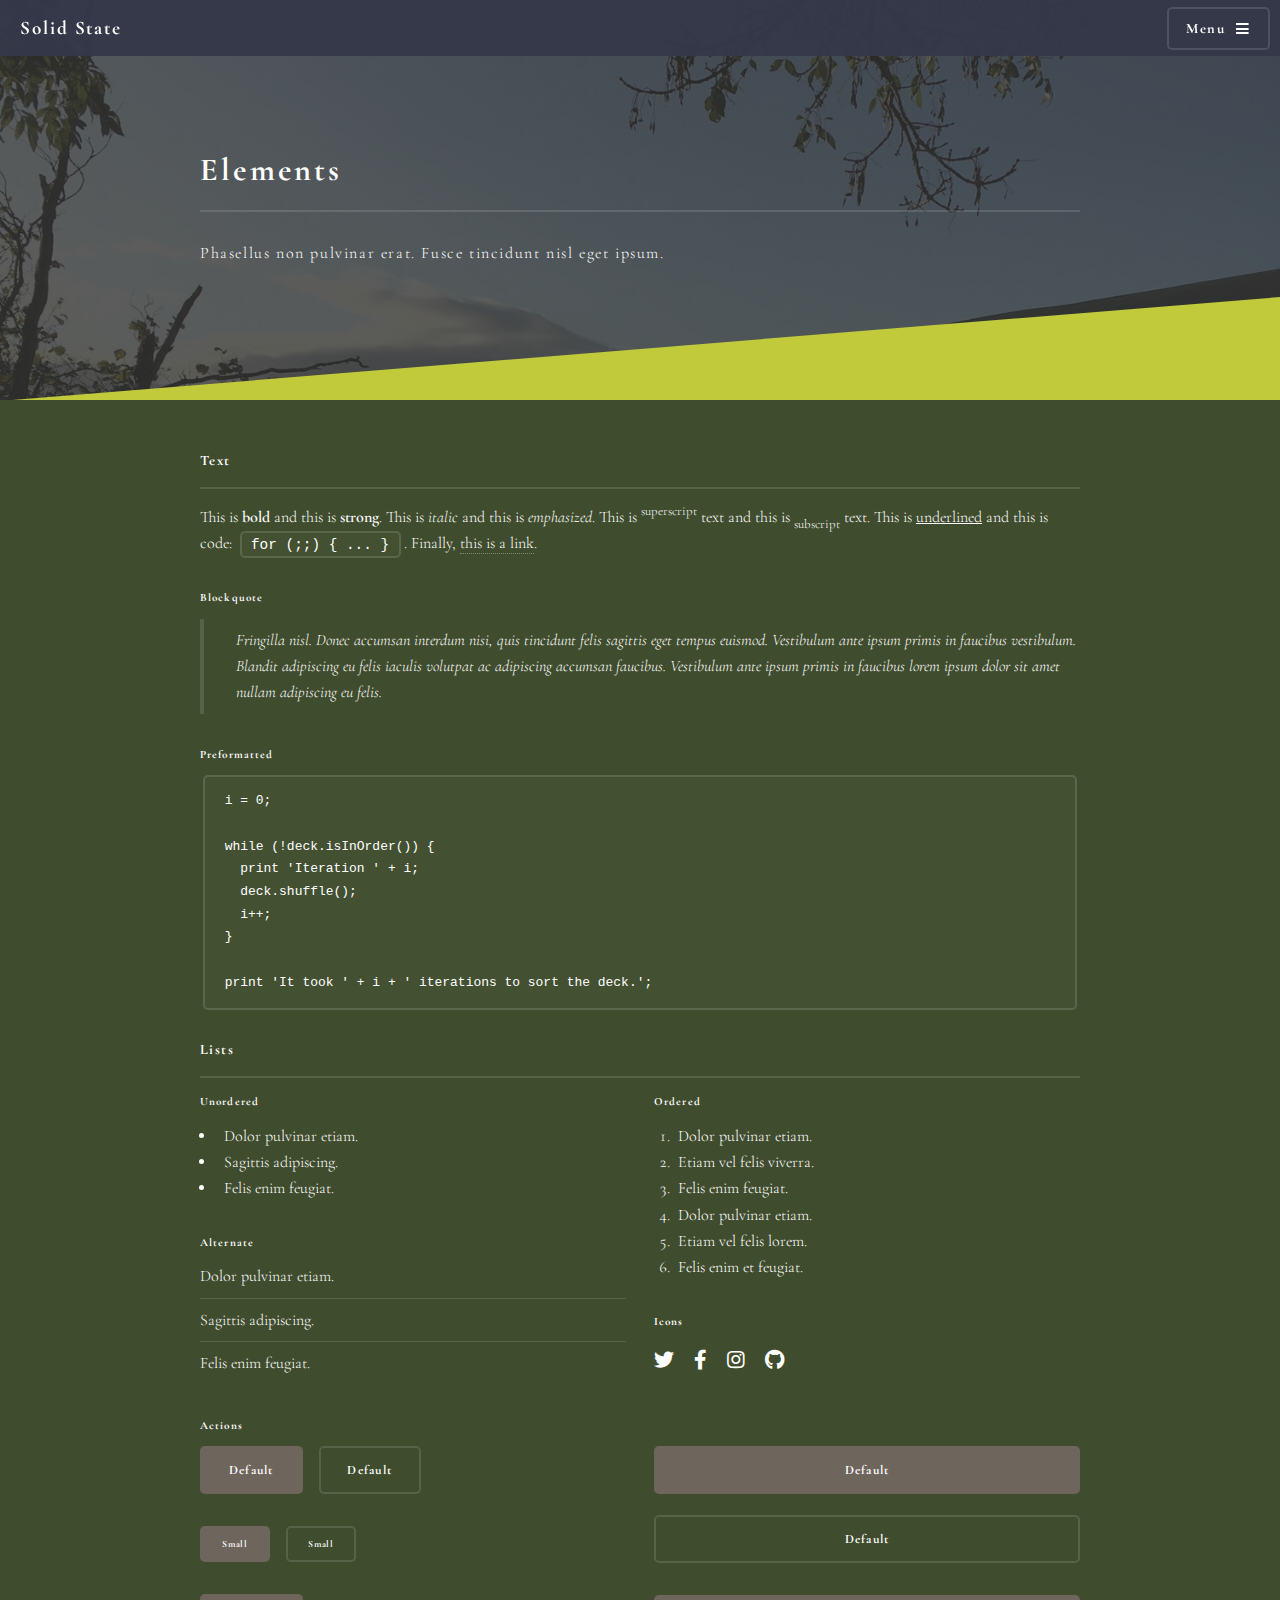
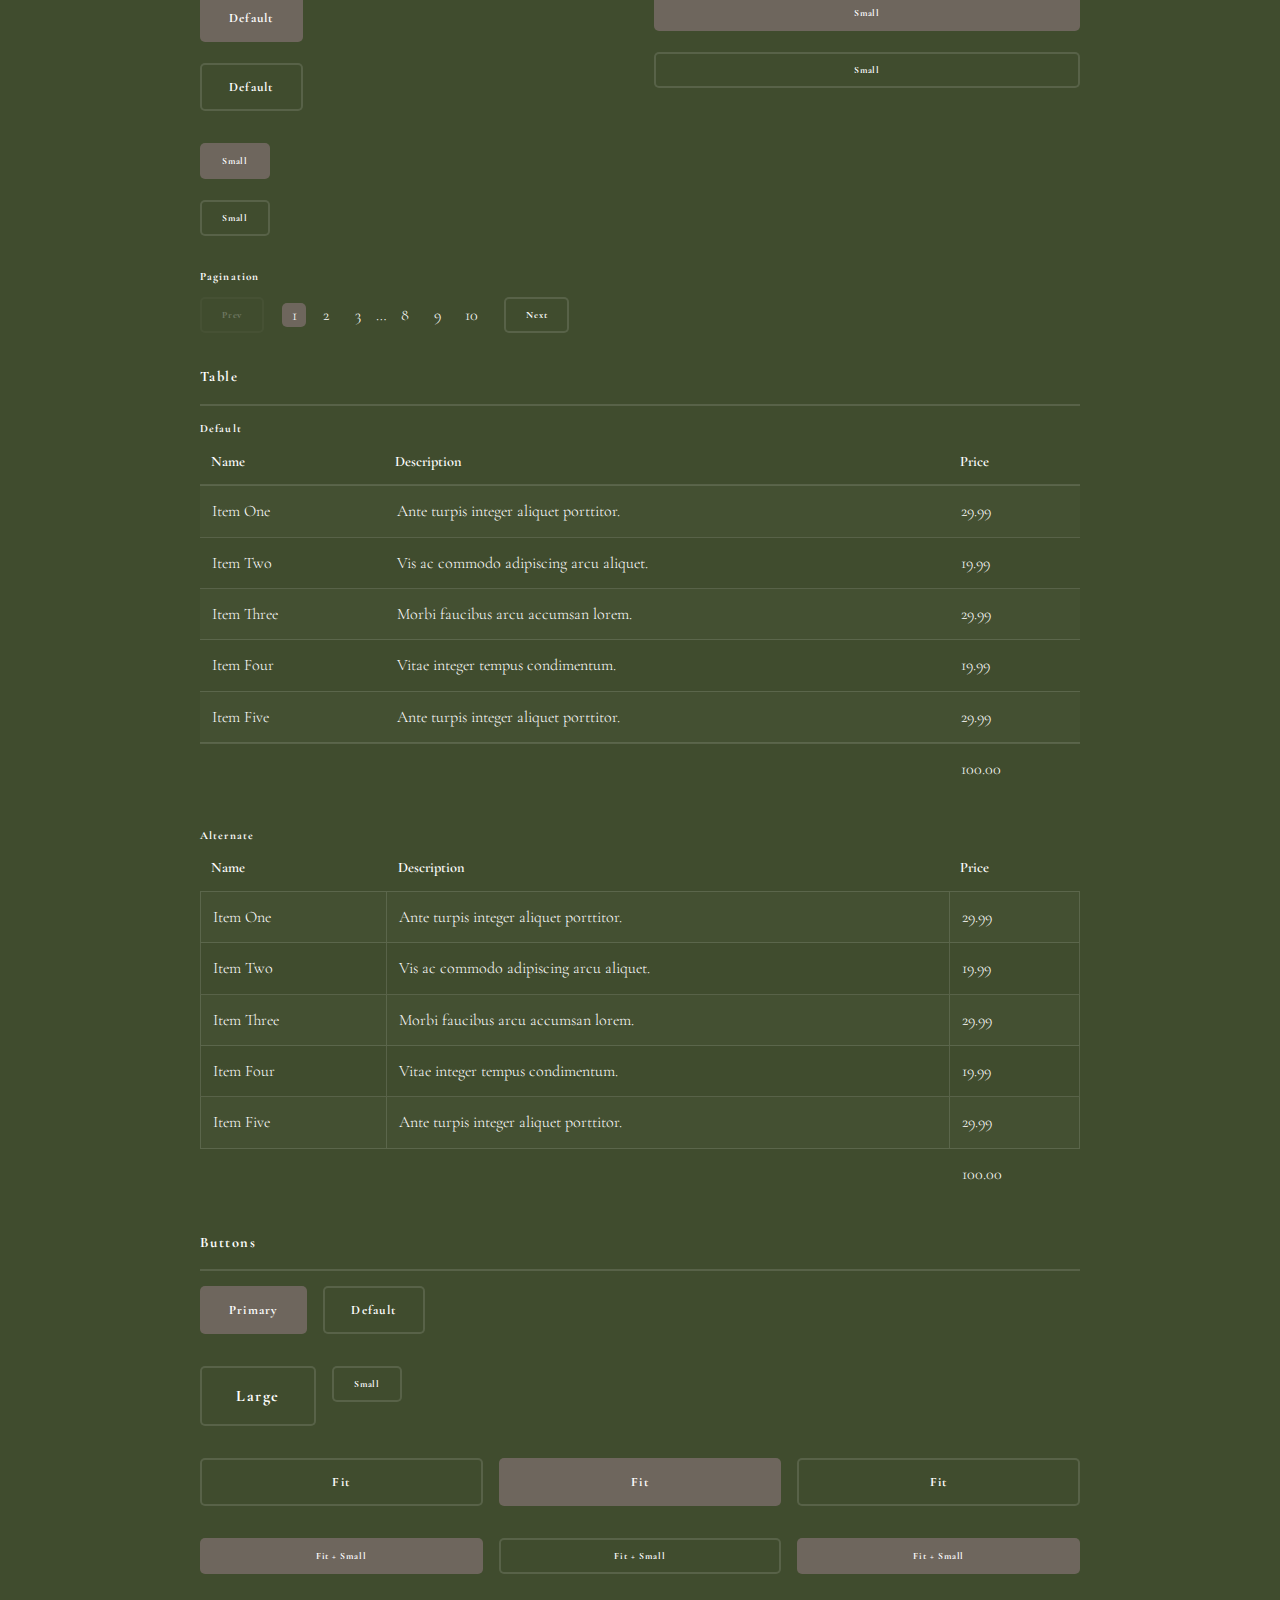
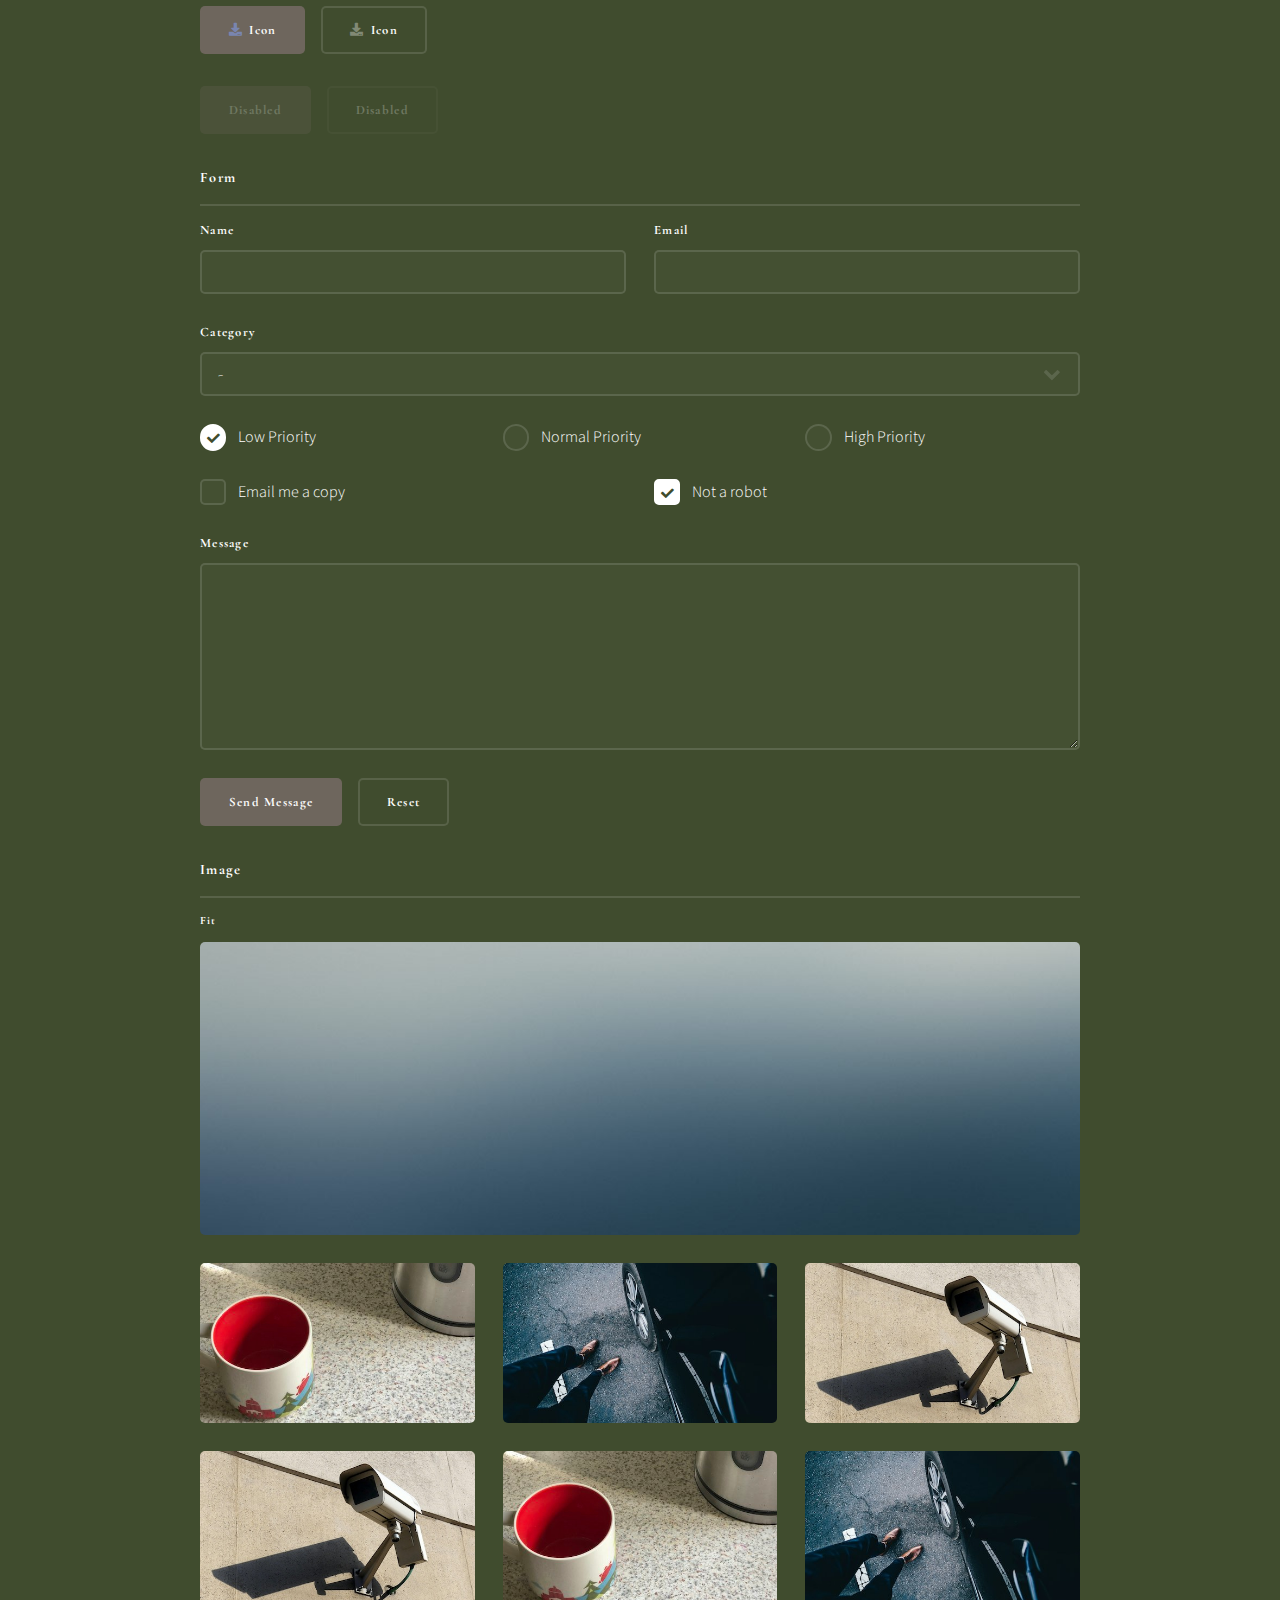
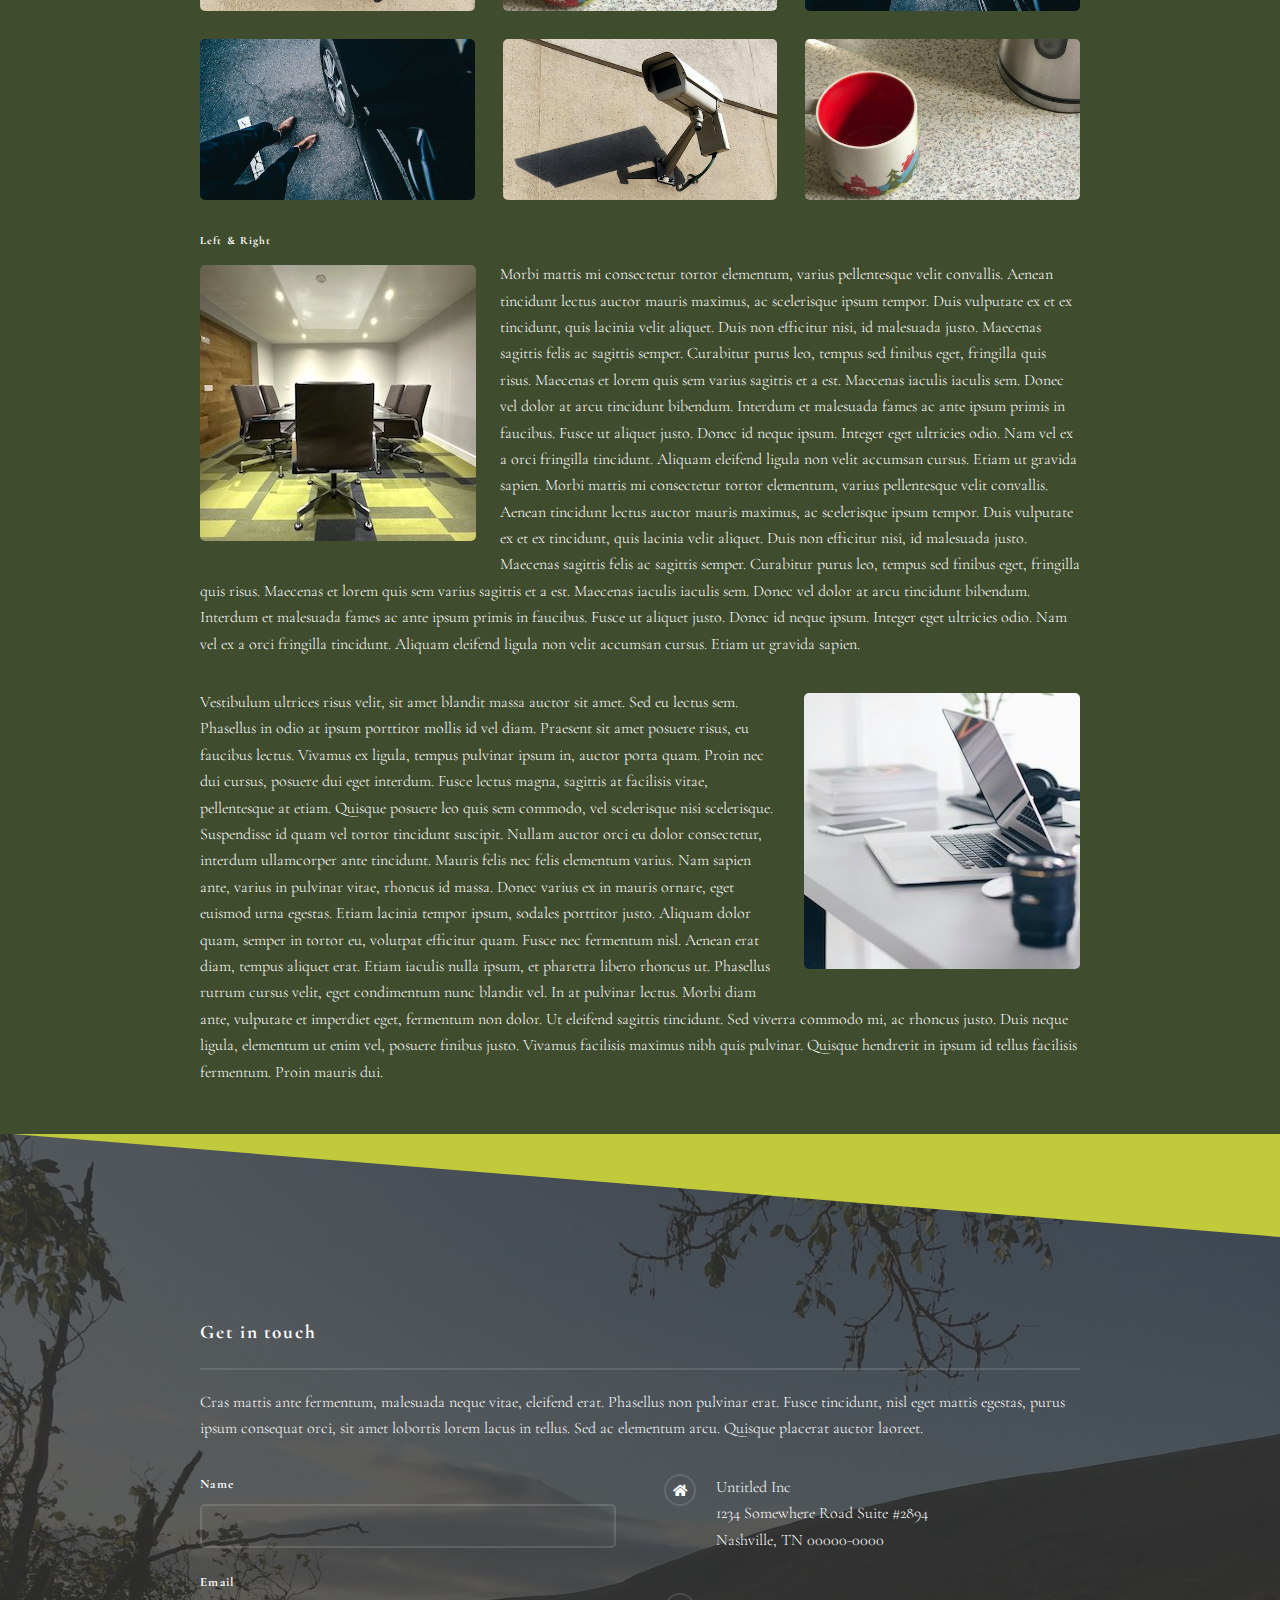
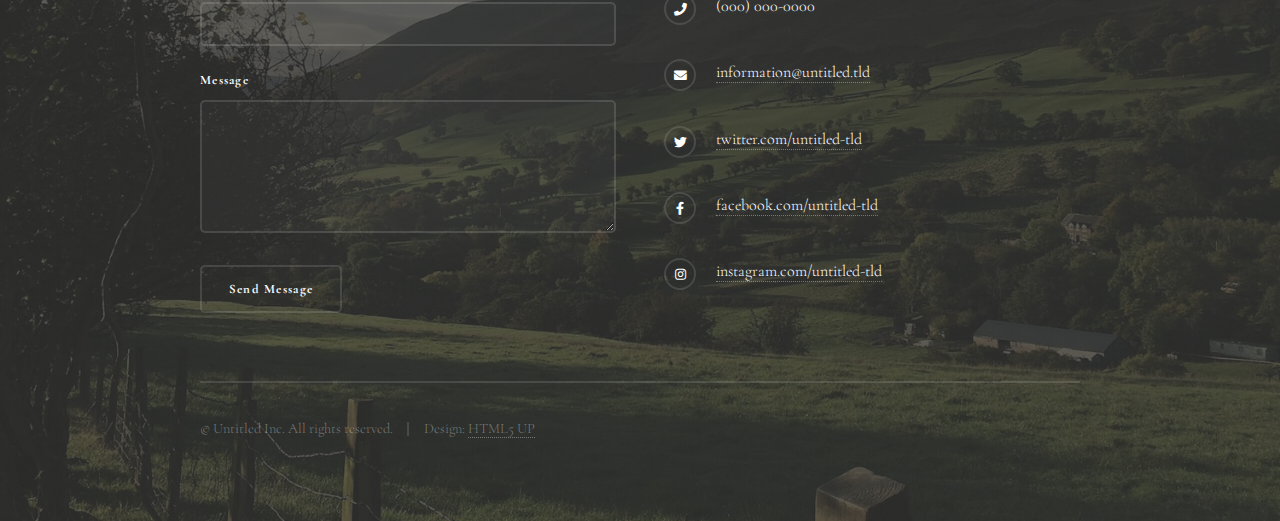
==== elements.html @ eff8ed15 "Birchwood Workspace 1st draft" ====
<!DOCTYPE HTML>
<!--
	Solid State by HTML5 UP
	html5up.net | @ajlkn
	Free for personal and commercial use under the CCA 3.0 license (html5up.net/license)
-->
<html>
	<head>
		<title>Elements - Solid State by HTML5 UP</title>
		<meta charset="utf-8" />
		<meta name="viewport" content="width=device-width, initial-scale=1, user-scalable=no" />
		<link rel="stylesheet" href="assets/css/main.css" />
		<noscript><link rel="stylesheet" href="assets/css/noscript.css" /></noscript>
	</head>
	<body class="is-preload">

		<!-- Page Wrapper -->
			<div id="page-wrapper">

				<!-- Header -->
					<header id="header">
						<h1><a href="index.html">Solid State</a></h1>
						<nav>
							<a href="#menu">Menu</a>
						</nav>
					</header>

				<!-- Menu -->
					<nav id="menu">
						<div class="inner">
							<h2>Menu</h2>
							<ul class="links">
								<li><a href="index.html">Home</a></li>
								<li><a href="generic.html">Generic</a></li>
								<li><a href="elements.html">Elements</a></li>
								<li><a href="#">Log In</a></li>
								<li><a href="#">Sign Up</a></li>
							</ul>
							<a href="#" class="close">Close</a>
						</div>
					</nav>

				<!-- Wrapper -->
					<section id="wrapper">
						<header>
							<div class="inner">
								<h2>Elements</h2>
								<p>Phasellus non pulvinar erat. Fusce tincidunt nisl eget ipsum.</p>
							</div>
						</header>

						<!-- Content -->
							<div class="wrapper">
								<div class="inner">

									<section>
										<h3 class="major">Text</h3>
										<p>This is <b>bold</b> and this is <strong>strong</strong>. This is <i>italic</i> and this is <em>emphasized</em>.
										This is <sup>superscript</sup> text and this is <sub>subscript</sub> text.
										This is <u>underlined</u> and this is code: <code>for (;;) { ... }</code>. Finally, <a href="#">this is a link</a>.</p>
										<h4>Blockquote</h4>
										<blockquote>Fringilla nisl. Donec accumsan interdum nisi, quis tincidunt felis sagittis eget tempus euismod. Vestibulum ante ipsum primis in faucibus vestibulum. Blandit adipiscing eu felis iaculis volutpat ac adipiscing accumsan faucibus. Vestibulum ante ipsum primis in faucibus lorem ipsum dolor sit amet nullam adipiscing eu felis.</blockquote>
										<h4>Preformatted</h4>
										<pre><code>i = 0;

while (!deck.isInOrder()) {
  print 'Iteration ' + i;
  deck.shuffle();
  i++;
}

print 'It took ' + i + ' iterations to sort the deck.';</code></pre>
									</section>

									<section>
										<h3 class="major">Lists</h3>
										<div class="row">
											<div class="col-6 col-12-medium">
												<h4>Unordered</h4>
												<ul>
													<li>Dolor pulvinar etiam.</li>
													<li>Sagittis adipiscing.</li>
													<li>Felis enim feugiat.</li>
												</ul>
												<h4>Alternate</h4>
												<ul class="alt">
													<li>Dolor pulvinar etiam.</li>
													<li>Sagittis adipiscing.</li>
													<li>Felis enim feugiat.</li>
												</ul>
											</div>
											<div class="col-6 col-12-medium">
												<h4>Ordered</h4>
												<ol>
													<li>Dolor pulvinar etiam.</li>
													<li>Etiam vel felis viverra.</li>
													<li>Felis enim feugiat.</li>
													<li>Dolor pulvinar etiam.</li>
													<li>Etiam vel felis lorem.</li>
													<li>Felis enim et feugiat.</li>
												</ol>
												<h4>Icons</h4>
												<ul class="icons">
													<li><a href="#" class="icon brands fa-twitter"><span class="label">Twitter</span></a></li>
													<li><a href="#" class="icon brands fa-facebook-f"><span class="label">Facebook</span></a></li>
													<li><a href="#" class="icon brands fa-instagram"><span class="label">Instagram</span></a></li>
													<li><a href="#" class="icon brands fa-github"><span class="label">Github</span></a></li>
												</ul>
											</div>
										</div>
										<h4>Actions</h4>
										<div class="row">
											<div class="col-6 col-12-medium">
												<ul class="actions">
													<li><a href="#" class="button primary">Default</a></li>
													<li><a href="#" class="button">Default</a></li>
												</ul>
												<ul class="actions small">
													<li><a href="#" class="button primary small">Small</a></li>
													<li><a href="#" class="button small">Small</a></li>
												</ul>
												<ul class="actions stacked">
													<li><a href="#" class="button primary">Default</a></li>
													<li><a href="#" class="button">Default</a></li>
												</ul>
												<ul class="actions stacked small">
													<li><a href="#" class="button primary small">Small</a></li>
													<li><a href="#" class="button small">Small</a></li>
												</ul>
											</div>
											<div class="col-6 col-12-medium">
												<ul class="actions stacked">
													<li><a href="#" class="button primary fit">Default</a></li>
													<li><a href="#" class="button fit">Default</a></li>
												</ul>
												<ul class="actions stacked small">
													<li><a href="#" class="button primary small fit">Small</a></li>
													<li><a href="#" class="button small fit">Small</a></li>
												</ul>
											</div>
										</div>
										<h4>Pagination</h4>
										<ul class="pagination">
											<li><span class="button small disabled">Prev</span></li>
											<li><a href="#" class="page active">1</a></li>
											<li><a href="#" class="page">2</a></li>
											<li><a href="#" class="page">3</a></li>
											<li><span>&hellip;</span></li>
											<li><a href="#" class="page">8</a></li>
											<li><a href="#" class="page">9</a></li>
											<li><a href="#" class="page">10</a></li>
											<li><a href="#" class="button small">Next</a></li>
										</ul>
									</section>

									<section>
										<h3 class="major">Table</h3>
										<h4>Default</h4>
										<div class="table-wrapper">
											<table>
												<thead>
													<tr>
														<th>Name</th>
														<th>Description</th>
														<th>Price</th>
													</tr>
												</thead>
												<tbody>
													<tr>
														<td>Item One</td>
														<td>Ante turpis integer aliquet porttitor.</td>
														<td>29.99</td>
													</tr>
													<tr>
														<td>Item Two</td>
														<td>Vis ac commodo adipiscing arcu aliquet.</td>
														<td>19.99</td>
													</tr>
													<tr>
														<td>Item Three</td>
														<td> Morbi faucibus arcu accumsan lorem.</td>
														<td>29.99</td>
													</tr>
													<tr>
														<td>Item Four</td>
														<td>Vitae integer tempus condimentum.</td>
														<td>19.99</td>
													</tr>
													<tr>
														<td>Item Five</td>
														<td>Ante turpis integer aliquet porttitor.</td>
														<td>29.99</td>
													</tr>
												</tbody>
												<tfoot>
													<tr>
														<td colspan="2"></td>
														<td>100.00</td>
													</tr>
												</tfoot>
											</table>
										</div>

										<h4>Alternate</h4>
										<div class="table-wrapper">
											<table class="alt">
												<thead>
													<tr>
														<th>Name</th>
														<th>Description</th>
														<th>Price</th>
													</tr>
												</thead>
												<tbody>
													<tr>
														<td>Item One</td>
														<td>Ante turpis integer aliquet porttitor.</td>
														<td>29.99</td>
													</tr>
													<tr>
														<td>Item Two</td>
														<td>Vis ac commodo adipiscing arcu aliquet.</td>
														<td>19.99</td>
													</tr>
													<tr>
														<td>Item Three</td>
														<td> Morbi faucibus arcu accumsan lorem.</td>
														<td>29.99</td>
													</tr>
													<tr>
														<td>Item Four</td>
														<td>Vitae integer tempus condimentum.</td>
														<td>19.99</td>
													</tr>
													<tr>
														<td>Item Five</td>
														<td>Ante turpis integer aliquet porttitor.</td>
														<td>29.99</td>
													</tr>
												</tbody>
												<tfoot>
													<tr>
														<td colspan="2"></td>
														<td>100.00</td>
													</tr>
												</tfoot>
											</table>
										</div>
									</section>

									<section>
										<h3 class="major">Buttons</h3>
										<ul class="actions">
											<li><a href="#" class="button primary">Primary</a></li>
											<li><a href="#" class="button">Default</a></li>
										</ul>
										<ul class="actions">
											<li><a href="#" class="button large">Large</a></li>
											<li><a href="#" class="button small">Small</a></li>
										</ul>
										<ul class="actions fit">
											<li><a href="#" class="button fit">Fit</a></li>
											<li><a href="#" class="button primary fit">Fit</a></li>
											<li><a href="#" class="button fit">Fit</a></li>
										</ul>
										<ul class="actions fit small">
											<li><a href="#" class="button primary fit small">Fit + Small</a></li>
											<li><a href="#" class="button fit small">Fit + Small</a></li>
											<li><a href="#" class="button primary fit small">Fit + Small</a></li>
										</ul>
										<ul class="actions">
											<li><a href="#" class="button primary icon solid fa-download">Icon</a></li>
											<li><a href="#" class="button icon solid fa-download">Icon</a></li>
										</ul>
										<ul class="actions">
											<li><span class="button primary disabled">Disabled</span></li>
											<li><span class="button disabled">Disabled</span></li>
										</ul>
									</section>

									<section>
										<h3 class="major">Form</h3>
										<form method="post" action="#">
											<div class="row gtr-uniform">
												<div class="col-6 col-12-xsmall">
													<label for="demo-name">Name</label>
													<input type="text" name="demo-name" id="demo-name" value="" />
												</div>
												<div class="col-6 col-12-xsmall">
													<label for="demo-email">Email</label>
													<input type="email" name="demo-email" id="demo-email" value="" />
												</div>
												<div class="col-12">
													<label for="demo-category">Category</label>
													<select name="demo-category" id="demo-category">
														<option value="">-</option>
														<option value="1">Manufacturing</option>
														<option value="1">Shipping</option>
														<option value="1">Administration</option>
														<option value="1">Human Resources</option>
													</select>
												</div>
												<div class="col-4 col-12-small">
													<input type="radio" id="demo-priority-low" name="demo-priority" checked>
													<label for="demo-priority-low">Low Priority</label>
												</div>
												<div class="col-4 col-12-small">
													<input type="radio" id="demo-priority-normal" name="demo-priority">
													<label for="demo-priority-normal">Normal Priority</label>
												</div>
												<div class="col-4 col-12-small">
													<input type="radio" id="demo-priority-high" name="demo-priority">
													<label for="demo-priority-high">High Priority</label>
												</div>
												<div class="col-6 col-12-small">
													<input type="checkbox" id="demo-copy" name="demo-copy">
													<label for="demo-copy">Email me a copy</label>
												</div>
												<div class="col-6 col-12-small">
													<input type="checkbox" id="demo-human" name="demo-human" checked>
													<label for="demo-human">Not a robot</label>
												</div>
												<div class="col-12">
													<label for="demo-message">Message</label>
													<textarea name="demo-message" id="demo-message" rows="6"></textarea>
												</div>
												<div class="col-12">
													<ul class="actions">
														<li><input type="submit" value="Send Message" class="primary" /></li>
														<li><input type="reset" value="Reset" /></li>
													</ul>
												</div>
											</div>
										</form>
									</section>

									<section>
										<h3 class="major">Image</h3>
										<h4>Fit</h4>
										<div class="box alt">
											<div class="row gtr-uniform">
												<div class="col-12"><span class="image fit"><img src="images/pic08.jpg" alt="" /></span></div>
												<div class="col-4"><span class="image fit"><img src="images/pic05.jpg" alt="" /></span></div>
												<div class="col-4"><span class="image fit"><img src="images/pic06.jpg" alt="" /></span></div>
												<div class="col-4"><span class="image fit"><img src="images/pic07.jpg" alt="" /></span></div>
												<div class="col-4"><span class="image fit"><img src="images/pic07.jpg" alt="" /></span></div>
												<div class="col-4"><span class="image fit"><img src="images/pic05.jpg" alt="" /></span></div>
												<div class="col-4"><span class="image fit"><img src="images/pic06.jpg" alt="" /></span></div>
												<div class="col-4"><span class="image fit"><img src="images/pic06.jpg" alt="" /></span></div>
												<div class="col-4"><span class="image fit"><img src="images/pic07.jpg" alt="" /></span></div>
												<div class="col-4"><span class="image fit"><img src="images/pic05.jpg" alt="" /></span></div>
											</div>
										</div>
										<h4>Left &amp; Right</h4>
										<p><span class="image left"><img src="images/pic01.jpg" alt="" /></span>Morbi mattis mi consectetur tortor elementum, varius pellentesque velit convallis. Aenean tincidunt lectus auctor mauris maximus, ac scelerisque ipsum tempor. Duis vulputate ex et ex tincidunt, quis lacinia velit aliquet. Duis non efficitur nisi, id malesuada justo. Maecenas sagittis felis ac sagittis semper. Curabitur purus leo, tempus sed finibus eget, fringilla quis risus. Maecenas et lorem quis sem varius sagittis et a est. Maecenas iaculis iaculis sem. Donec vel dolor at arcu tincidunt bibendum. Interdum et malesuada fames ac ante ipsum primis in faucibus. Fusce ut aliquet justo. Donec id neque ipsum. Integer eget ultricies odio. Nam vel ex a orci fringilla tincidunt. Aliquam eleifend ligula non velit accumsan cursus. Etiam ut gravida sapien. Morbi mattis mi consectetur tortor elementum, varius pellentesque velit convallis. Aenean tincidunt lectus auctor mauris maximus, ac scelerisque ipsum tempor. Duis vulputate ex et ex tincidunt, quis lacinia velit aliquet. Duis non efficitur nisi, id malesuada justo. Maecenas sagittis felis ac sagittis semper. Curabitur purus leo, tempus sed finibus eget, fringilla quis risus. Maecenas et lorem quis sem varius sagittis et a est. Maecenas iaculis iaculis sem. Donec vel dolor at arcu tincidunt bibendum. Interdum et malesuada fames ac ante ipsum primis in faucibus. Fusce ut aliquet justo. Donec id neque ipsum. Integer eget ultricies odio. Nam vel ex a orci fringilla tincidunt. Aliquam eleifend ligula non velit accumsan cursus. Etiam ut gravida sapien.</p>
										<p><span class="image right"><img src="images/pic02.jpg" alt="" /></span>Vestibulum ultrices risus velit, sit amet blandit massa auctor sit amet. Sed eu lectus sem. Phasellus in odio at ipsum porttitor mollis id vel diam. Praesent sit amet posuere risus, eu faucibus lectus. Vivamus ex ligula, tempus pulvinar ipsum in, auctor porta quam. Proin nec dui cursus, posuere dui eget interdum. Fusce lectus magna, sagittis at facilisis vitae, pellentesque at etiam. Quisque posuere leo quis sem commodo, vel scelerisque nisi scelerisque. Suspendisse id quam vel tortor tincidunt suscipit. Nullam auctor orci eu dolor consectetur, interdum ullamcorper ante tincidunt. Mauris felis nec felis elementum varius. Nam sapien ante, varius in pulvinar vitae, rhoncus id massa. Donec varius ex in mauris ornare, eget euismod urna egestas. Etiam lacinia tempor ipsum, sodales porttitor justo. Aliquam dolor quam, semper in tortor eu, volutpat efficitur quam. Fusce nec fermentum nisl. Aenean erat diam, tempus aliquet erat. Etiam iaculis nulla ipsum, et pharetra libero rhoncus ut. Phasellus rutrum cursus velit, eget condimentum nunc blandit vel. In at pulvinar lectus. Morbi diam ante, vulputate et imperdiet eget, fermentum non dolor. Ut eleifend sagittis tincidunt. Sed viverra commodo mi, ac rhoncus justo. Duis neque ligula, elementum ut enim vel, posuere finibus justo. Vivamus facilisis maximus nibh quis pulvinar. Quisque hendrerit in ipsum id tellus facilisis fermentum. Proin mauris dui.</p>
									</section>

								</div>
							</div>

					</section>

				<!-- Footer -->
					<section id="footer">
						<div class="inner">
							<h2 class="major">Get in touch</h2>
							<p>Cras mattis ante fermentum, malesuada neque vitae, eleifend erat. Phasellus non pulvinar erat. Fusce tincidunt, nisl eget mattis egestas, purus ipsum consequat orci, sit amet lobortis lorem lacus in tellus. Sed ac elementum arcu. Quisque placerat auctor laoreet.</p>
							<form method="post" action="#">
								<div class="fields">
									<div class="field">
										<label for="name">Name</label>
										<input type="text" name="name" id="name" />
									</div>
									<div class="field">
										<label for="email">Email</label>
										<input type="email" name="email" id="email" />
									</div>
									<div class="field">
										<label for="message">Message</label>
										<textarea name="message" id="message" rows="4"></textarea>
									</div>
								</div>
								<ul class="actions">
									<li><input type="submit" value="Send Message" /></li>
								</ul>
							</form>
							<ul class="contact">
								<li class="icon solid fa-home">
									Untitled Inc<br />
									1234 Somewhere Road Suite #2894<br />
									Nashville, TN 00000-0000
								</li>
								<li class="icon solid fa-phone">(000) 000-0000</li>
								<li class="icon solid fa-envelope"><a href="#">information@untitled.tld</a></li>
								<li class="icon brands fa-twitter"><a href="#">twitter.com/untitled-tld</a></li>
								<li class="icon brands fa-facebook-f"><a href="#">facebook.com/untitled-tld</a></li>
								<li class="icon brands fa-instagram"><a href="#">instagram.com/untitled-tld</a></li>
							</ul>
							<ul class="copyright">
								<li>&copy; Untitled Inc. All rights reserved.</li><li>Design: <a href="http://html5up.net">HTML5 UP</a></li>
							</ul>
						</div>
					</section>

			</div>

		<!-- Scripts -->
			<script src="assets/js/jquery.min.js"></script>
			<script src="assets/js/jquery.scrollex.min.js"></script>
			<script src="assets/js/browser.min.js"></script>
			<script src="assets/js/breakpoints.min.js"></script>
			<script src="assets/js/util.js"></script>
			<script src="assets/js/main.js"></script>

	</body>
</html>
---- assets/css/main.css ----
@import url(fontawesome-all.min.css);
@import url("https://fonts.googleapis.com/css?family=Cormorant+Garamond:300,400|Source+Sans+Pro:300,600,300italic,600italic");

/*
	Solid State by HTML5 UP
	html5up.net | @ajlkn
	Free for personal and commercial use under the CCA 3.0 license (html5up.net/license)
*/

html, body, div, span, applet, object,
iframe, h1, h2, h3, h4, h5, h6, p, blockquote,
pre, a, abbr, acronym, address, big, cite,
code, del, dfn, em, img, ins, kbd, q, s, samp,
small, strike, strong, sub, sup, tt, var, b,
u, i, center, dl, dt, dd, ol, ul, li, fieldset,
form, label, legend, table, caption, tbody,
tfoot, thead, tr, th, td, article, aside,
canvas, details, embed, figure, figcaption,
footer, header, hgroup, menu, nav, output, ruby,
section, summary, time, mark, audio, video {
	margin: 0;
	padding: 0;
	border: 0;
	font-size: 100%;
	font: inherit;
	vertical-align: baseline;}

article, aside, details, figcaption, figure,
footer, header, hgroup, menu, nav, section {
	display: block;}

body {
	line-height: 1;
}

ol, ul {
	list-style: none;
}

blockquote, q {
	quotes: none;
}

	blockquote:before, blockquote:after, q:before, q:after {
		content: '';
		content: none;
	}

table {
	border-collapse: collapse;
	border-spacing: 0;
}

body {
	-webkit-text-size-adjust: none;
}

mark {
	background-color: transparent;
	color: inherit;
}

input::-moz-focus-inner {
	border: 0;
	padding: 0;
}

input, select, textarea {
	-moz-appearance: none;
	-webkit-appearance: none;
	-ms-appearance: none;
	appearance: none;
}

/* Basic */

	@-ms-viewport {
		width: device-width;
	}

	body {
		-ms-overflow-style: scrollbar;
	}

	@media screen and (max-width: 480px) {

		html, body {
			min-width: 320px;
		}

	}

	html {
		box-sizing: border-box;
	}

	*, *:before, *:after {
		box-sizing: inherit;
	}

	body {
		background-color: #404C2E;
		background-image: linear-gradient(to top, rgba(51, 51, 51, 0.8), rgba(51, 51, 51, 0.8)), url("../../images/hero.jpg");
		background-size: auto,
 cover;
		background-attachment: fixed,
 fixed;
		background-position: center,
 center;
	}

		body.is-preload *, body.is-preload *:before, body.is-preload *:after {
			-moz-animation: none !important;
			-webkit-animation: none !important;
			-ms-animation: none !important;
			animation: none !important;
			-moz-transition: none !important;
			-webkit-transition: none !important;
			-ms-transition: none !important;
			transition: none !important;
		}

/* Type */

	body, input, select, textarea {
		color: #ffffff;
		font-family: 'Cormorant Garamond', Helvetica, sans-serif;
		font-size: 16.5pt;
		font-weight: 300;
		line-height: 1.65;
	}

		@media screen and (max-width: 1680px) {

			body, input, select, textarea {
				font-size: 13pt;
			}

		}

		@media screen and (max-width: 1280px) {

			body, input, select, textarea {
				font-size: 12pt;
			}

		}

		@media screen and (max-width: 980px) {

			body, input, select, textarea {
				font-size: 12pt;
			}

		}

		@media screen and (max-width: 736px) {

			body, input, select, textarea {
				font-size: 12pt;
			}

		}

		@media screen and (max-width: 480px) {

			body, input, select, textarea {
				font-size: 12pt;
			}

		}

	a {
		-moz-transition: color 0.2s ease-in-out, border-bottom-color 0.2s ease-in-out;
		-webkit-transition: color 0.2s ease-in-out, border-bottom-color 0.2s ease-in-out;
		-ms-transition: color 0.2s ease-in-out, border-bottom-color 0.2s ease-in-out;
		transition: color 0.2s ease-in-out, border-bottom-color 0.2s ease-in-out;
		border-bottom: dotted 1px rgba(255, 255, 255, 0.35);
		color: #ffffff;
		text-decoration: none;
	}

		a:hover {
			border-bottom-color: transparent;
			color: #ffffff !important;
		}

		a.special:not(.button) {
			text-decoration: none;
			border-bottom: 0;
			display: block;
			font-family: 'Cormorant Garamond', Helvetica, sans-serif;
			font-size: 0.8em;
			font-weight: 700;
			letter-spacing: 0.1em;
			margin: 0 0 2em 0;
			/*text-transform: uppercase;*/
		}

			a.special:not(.button):before {
				-moz-osx-font-smoothing: grayscale;
				-webkit-font-smoothing: antialiased;
				display: inline-block;
				font-style: normal;
				font-variant: normal;
				text-rendering: auto;
				line-height: 1;
				text-transform: none !important;
				font-family: 'Font Awesome 5 Free';
				font-weight: 900;
			}

			a.special:not(.button):before {
				-moz-transition: background-color 0.2s ease-in-out;
				-webkit-transition: background-color 0.2s ease-in-out;
				-ms-transition: background-color 0.2s ease-in-out;
				transition: background-color 0.2s ease-in-out;
				border-radius: 100%;
				border: solid 2px rgba(255, 255, 255, 0.125);
				content: '\f105';
				display: inline-block;
				font-size: 1.25em;
				height: 2em;
				line-height: 1.75em;
				margin-right: 0.85em;
				text-align: center;
				text-indent: 0.15em;
				vertical-align: middle;
				width: 2em;
			}

			a.special:not(.button):hover:before {
				background-color: rgba(255, 255, 255, 0.025);
			}

			a.special:not(.button):active:before {
				background-color: rgba(255, 255, 255, 0.075);
			}

	strong, b {
		color: #ffffff;
		font-weight: 600;
	}

	em, i {
		font-style: italic;
	}

	p {
		margin: 0 0 2em 0;
	}

	h1, h2, h3, h4, h5, h6 {
		color: #ffffff;
		font-family: 'Cormorant Garamond', Helvetica, sans-serif;
		font-weight: 700;
		letter-spacing: 0.1em;
		margin: 0 0 1em 0;
		/*text-transform: uppercase;*/
	}

		h1 a, h2 a, h3 a, h4 a, h5 a, h6 a {
			color: inherit;
			text-decoration: none;
			border-bottom: 0;
		}

		h1 span, h2 span, h3 span, h4 span, h5 span, h6 span {
			font-weight: 200;
		}

		h1.major, h2.major, h3.major, h4.major, h5.major, h6.major {
			padding-bottom: 1em;
			border-bottom: solid 2px rgba(255, 255, 255, 0.125);
		}

	h2 {
		font-size: 1.2em;
	}

	h3 {
		font-size: 0.9em;
	}

	h4 {
		font-size: 0.7em;
	}

	h5 {
		font-size: 0.7em;
	}

	h6 {
		font-size: 0.7em;
	}

	@media screen and (max-width: 736px) {

		h2 {
			font-size: 1em;
		}

		h3 {
			font-size: 0.8em;
		}

	}

	sub {
		font-size: 0.8em;
		position: relative;
		top: 0.5em;
	}

	sup {
		font-size: 0.8em;
		position: relative;
		top: -0.5em;
	}

	blockquote {
		border-left: solid 4px rgba(255, 255, 255, 0.125);
		font-style: italic;
		margin: 0 0 2em 0;
		padding: 0.5em 0 0.5em 2em;
	}

	code {
		background: rgba(255, 255, 255, 0.025);
		border-radius: 5px;
		border: solid 2px rgba(255, 255, 255, 0.125);
		font-family: "Courier New", monospace;
		font-size: 0.9em;
		margin: 0 0.25em;
		padding: 0.25em 0.65em;
	}

	pre {
		-webkit-overflow-scrolling: touch;
		font-family: "Courier New", monospace;
		font-size: 0.9em;
		margin: 0 0 2em 0;
	}

		pre code {
			display: block;
			line-height: 1.75em;
			padding: 1em 1.5em;
			overflow-x: auto;
		}

	hr {
		border: 0;
		border-bottom: solid 2px rgba(255, 255, 255, 0.125);
		margin: 2.5em 0;
	}

		hr.major {
			margin: 4em 0;
		}

	.align-left {
		text-align: left;
	}

	.align-center {
		text-align: center;
	}

	.align-right {
		text-align: right;
	}

/* Row */

	.row {
		display: flex;
		flex-wrap: wrap;
		box-sizing: border-box;
		align-items: stretch;
	}

		.row > * {
			box-sizing: border-box;
		}

		.row.gtr-uniform > * > :last-child {
			margin-bottom: 0;
		}

		.row.aln-left {
			justify-content: flex-start;
		}

		.row.aln-center {
			justify-content: center;
		}

		.row.aln-right {
			justify-content: flex-end;
		}

		.row.aln-top {
			align-items: flex-start;
		}

		.row.aln-middle {
			align-items: center;
		}

		.row.aln-bottom {
			align-items: flex-end;
		}

		.row > .imp {
			order: -1;
		}

		.row > .col-1 {
			width: 8.33333%;
		}

		.row > .off-1 {
			margin-left: 8.33333%;
		}

		.row > .col-2 {
			width: 16.66667%;
		}

		.row > .off-2 {
			margin-left: 16.66667%;
		}

		.row > .col-3 {
			width: 25%;
		}

		.row > .off-3 {
			margin-left: 25%;
		}

		.row > .col-4 {
			width: 33.33333%;
		}

		.row > .off-4 {
			margin-left: 33.33333%;
		}

		.row > .col-5 {
			width: 41.66667%;
		}

		.row > .off-5 {
			margin-left: 41.66667%;
		}

		.row > .col-6 {
			width: 50%;
		}

		.row > .off-6 {
			margin-left: 50%;
		}

		.row > .col-7 {
			width: 58.33333%;
		}

		.row > .off-7 {
			margin-left: 58.33333%;
		}

		.row > .col-8 {
			width: 66.66667%;
		}

		.row > .off-8 {
			margin-left: 66.66667%;
		}

		.row > .col-9 {
			width: 75%;
		}

		.row > .off-9 {
			margin-left: 75%;
		}

		.row > .col-10 {
			width: 83.33333%;
		}

		.row > .off-10 {
			margin-left: 83.33333%;
		}

		.row > .col-11 {
			width: 91.66667%;
		}

		.row > .off-11 {
			margin-left: 91.66667%;
		}

		.row > .col-12 {
			width: 100%;
		}

		.row > .off-12 {
			margin-left: 100%;
		}

		.row.gtr-0 {
			margin-top: 0;
			margin-left: 0em;
		}

			.row.gtr-0 > * {
				padding: 0 0 0 0em;
			}

			.row.gtr-0.gtr-uniform {
				margin-top: 0em;
			}

				.row.gtr-0.gtr-uniform > * {
					padding-top: 0em;
				}

		.row.gtr-25 {
			margin-top: 0;
			margin-left: -0.4375em;
		}

			.row.gtr-25 > * {
				padding: 0 0 0 0.4375em;
			}

			.row.gtr-25.gtr-uniform {
				margin-top: -0.4375em;
			}

				.row.gtr-25.gtr-uniform > * {
					padding-top: 0.4375em;
				}

		.row.gtr-50 {
			margin-top: 0;
			margin-left: -0.875em;
		}

			.row.gtr-50 > * {
				padding: 0 0 0 0.875em;
			}

			.row.gtr-50.gtr-uniform {
				margin-top: -0.875em;
			}

				.row.gtr-50.gtr-uniform > * {
					padding-top: 0.875em;
				}

		.row {
			margin-top: 0;
			margin-left: -1.75em;
		}

			.row > * {
				padding: 0 0 0 1.75em;
			}

			.row.gtr-uniform {
				margin-top: -1.75em;
			}

				.row.gtr-uniform > * {
					padding-top: 1.75em;
				}

		.row.gtr-150 {
			margin-top: 0;
			margin-left: -2.625em;
		}

			.row.gtr-150 > * {
				padding: 0 0 0 2.625em;
			}

			.row.gtr-150.gtr-uniform {
				margin-top: -2.625em;
			}

				.row.gtr-150.gtr-uniform > * {
					padding-top: 2.625em;
				}

		.row.gtr-200 {
			margin-top: 0;
			margin-left: -3.5em;
		}

			.row.gtr-200 > * {
				padding: 0 0 0 3.5em;
			}

			.row.gtr-200.gtr-uniform {
				margin-top: -3.5em;
			}

				.row.gtr-200.gtr-uniform > * {
					padding-top: 3.5em;
				}

		@media screen and (max-width: 1680px) {

			.row {
				display: flex;
				flex-wrap: wrap;
				box-sizing: border-box;
				align-items: stretch;
			}

				.row > * {
					box-sizing: border-box;
				}

				.row.gtr-uniform > * > :last-child {
					margin-bottom: 0;
				}

				.row.aln-left {
					justify-content: flex-start;
				}

				.row.aln-center {
					justify-content: center;
				}

				.row.aln-right {
					justify-content: flex-end;
				}

				.row.aln-top {
					align-items: flex-start;
				}

				.row.aln-middle {
					align-items: center;
				}

				.row.aln-bottom {
					align-items: flex-end;
				}

				.row > .imp-xlarge {
					order: -1;
				}

				.row > .col-1-xlarge {
					width: 8.33333%;
				}

				.row > .off-1-xlarge {
					margin-left: 8.33333%;
				}

				.row > .col-2-xlarge {
					width: 16.66667%;
				}

				.row > .off-2-xlarge {
					margin-left: 16.66667%;
				}

				.row > .col-3-xlarge {
					width: 25%;
				}

				.row > .off-3-xlarge {
					margin-left: 25%;
				}

				.row > .col-4-xlarge {
					width: 33.33333%;
				}

				.row > .off-4-xlarge {
					margin-left: 33.33333%;
				}

				.row > .col-5-xlarge {
					width: 41.66667%;
				}

				.row > .off-5-xlarge {
					margin-left: 41.66667%;
				}

				.row > .col-6-xlarge {
					width: 50%;
				}

				.row > .off-6-xlarge {
					margin-left: 50%;
				}

				.row > .col-7-xlarge {
					width: 58.33333%;
				}

				.row > .off-7-xlarge {
					margin-left: 58.33333%;
				}

				.row > .col-8-xlarge {
					width: 66.66667%;
				}

				.row > .off-8-xlarge {
					margin-left: 66.66667%;
				}

				.row > .col-9-xlarge {
					width: 75%;
				}

				.row > .off-9-xlarge {
					margin-left: 75%;
				}

				.row > .col-10-xlarge {
					width: 83.33333%;
				}

				.row > .off-10-xlarge {
					margin-left: 83.33333%;
				}

				.row > .col-11-xlarge {
					width: 91.66667%;
				}

				.row > .off-11-xlarge {
					margin-left: 91.66667%;
				}

				.row > .col-12-xlarge {
					width: 100%;
				}

				.row > .off-12-xlarge {
					margin-left: 100%;
				}

				.row.gtr-0 {
					margin-top: 0;
					margin-left: 0em;
				}

					.row.gtr-0 > * {
						padding: 0 0 0 0em;
					}

					.row.gtr-0.gtr-uniform {
						margin-top: 0em;
					}

						.row.gtr-0.gtr-uniform > * {
							padding-top: 0em;
						}

				.row.gtr-25 {
					margin-top: 0;
					margin-left: -0.4375em;
				}

					.row.gtr-25 > * {
						padding: 0 0 0 0.4375em;
					}

					.row.gtr-25.gtr-uniform {
						margin-top: -0.4375em;
					}

						.row.gtr-25.gtr-uniform > * {
							padding-top: 0.4375em;
						}

				.row.gtr-50 {
					margin-top: 0;
					margin-left: -0.875em;
				}

					.row.gtr-50 > * {
						padding: 0 0 0 0.875em;
					}

					.row.gtr-50.gtr-uniform {
						margin-top: -0.875em;
					}

						.row.gtr-50.gtr-uniform > * {
							padding-top: 0.875em;
						}

				.row {
					margin-top: 0;
					margin-left: -1.75em;
				}

					.row > * {
						padding: 0 0 0 1.75em;
					}

					.row.gtr-uniform {
						margin-top: -1.75em;
					}

						.row.gtr-uniform > * {
							padding-top: 1.75em;
						}

				.row.gtr-150 {
					margin-top: 0;
					margin-left: -2.625em;
				}

					.row.gtr-150 > * {
						padding: 0 0 0 2.625em;
					}

					.row.gtr-150.gtr-uniform {
						margin-top: -2.625em;
					}

						.row.gtr-150.gtr-uniform > * {
							padding-top: 2.625em;
						}

				.row.gtr-200 {
					margin-top: 0;
					margin-left: -3.5em;
				}

					.row.gtr-200 > * {
						padding: 0 0 0 3.5em;
					}

					.row.gtr-200.gtr-uniform {
						margin-top: -3.5em;
					}

						.row.gtr-200.gtr-uniform > * {
							padding-top: 3.5em;
						}

		}

		@media screen and (max-width: 1280px) {

			.row {
				display: flex;
				flex-wrap: wrap;
				box-sizing: border-box;
				align-items: stretch;
			}

				.row > * {
					box-sizing: border-box;
				}

				.row.gtr-uniform > * > :last-child {
					margin-bottom: 0;
				}

				.row.aln-left {
					justify-content: flex-start;
				}

				.row.aln-center {
					justify-content: center;
				}

				.row.aln-right {
					justify-content: flex-end;
				}

				.row.aln-top {
					align-items: flex-start;
				}

				.row.aln-middle {
					align-items: center;
				}

				.row.aln-bottom {
					align-items: flex-end;
				}

				.row > .imp-large {
					order: -1;
				}

				.row > .col-1-large {
					width: 8.33333%;
				}

				.row > .off-1-large {
					margin-left: 8.33333%;
				}

				.row > .col-2-large {
					width: 16.66667%;
				}

				.row > .off-2-large {
					margin-left: 16.66667%;
				}

				.row > .col-3-large {
					width: 25%;
				}

				.row > .off-3-large {
					margin-left: 25%;
				}

				.row > .col-4-large {
					width: 33.33333%;
				}

				.row > .off-4-large {
					margin-left: 33.33333%;
				}

				.row > .col-5-large {
					width: 41.66667%;
				}

				.row > .off-5-large {
					margin-left: 41.66667%;
				}

				.row > .col-6-large {
					width: 50%;
				}

				.row > .off-6-large {
					margin-left: 50%;
				}

				.row > .col-7-large {
					width: 58.33333%;
				}

				.row > .off-7-large {
					margin-left: 58.33333%;
				}

				.row > .col-8-large {
					width: 66.66667%;
				}

				.row > .off-8-large {
					margin-left: 66.66667%;
				}

				.row > .col-9-large {
					width: 75%;
				}

				.row > .off-9-large {
					margin-left: 75%;
				}

				.row > .col-10-large {
					width: 83.33333%;
				}

				.row > .off-10-large {
					margin-left: 83.33333%;
				}

				.row > .col-11-large {
					width: 91.66667%;
				}

				.row > .off-11-large {
					margin-left: 91.66667%;
				}

				.row > .col-12-large {
					width: 100%;
				}

				.row > .off-12-large {
					margin-left: 100%;
				}

				.row.gtr-0 {
					margin-top: 0;
					margin-left: 0em;
				}

					.row.gtr-0 > * {
						padding: 0 0 0 0em;
					}

					.row.gtr-0.gtr-uniform {
						margin-top: 0em;
					}

						.row.gtr-0.gtr-uniform > * {
							padding-top: 0em;
						}

				.row.gtr-25 {
					margin-top: 0;
					margin-left: -0.4375em;
				}

					.row.gtr-25 > * {
						padding: 0 0 0 0.4375em;
					}

					.row.gtr-25.gtr-uniform {
						margin-top: -0.4375em;
					}

						.row.gtr-25.gtr-uniform > * {
							padding-top: 0.4375em;
						}

				.row.gtr-50 {
					margin-top: 0;
					margin-left: -0.875em;
				}

					.row.gtr-50 > * {
						padding: 0 0 0 0.875em;
					}

					.row.gtr-50.gtr-uniform {
						margin-top: -0.875em;
					}

						.row.gtr-50.gtr-uniform > * {
							padding-top: 0.875em;
						}

				.row {
					margin-top: 0;
					margin-left: -1.75em;
				}

					.row > * {
						padding: 0 0 0 1.75em;
					}

					.row.gtr-uniform {
						margin-top: -1.75em;
					}

						.row.gtr-uniform > * {
							padding-top: 1.75em;
						}

				.row.gtr-150 {
					margin-top: 0;
					margin-left: -2.625em;
				}

					.row.gtr-150 > * {
						padding: 0 0 0 2.625em;
					}

					.row.gtr-150.gtr-uniform {
						margin-top: -2.625em;
					}

						.row.gtr-150.gtr-uniform > * {
							padding-top: 2.625em;
						}

				.row.gtr-200 {
					margin-top: 0;
					margin-left: -3.5em;
				}

					.row.gtr-200 > * {
						padding: 0 0 0 3.5em;
					}

					.row.gtr-200.gtr-uniform {
						margin-top: -3.5em;
					}

						.row.gtr-200.gtr-uniform > * {
							padding-top: 3.5em;
						}

		}

		@media screen and (max-width: 980px) {

			.row {
				display: flex;
				flex-wrap: wrap;
				box-sizing: border-box;
				align-items: stretch;
			}

				.row > * {
					box-sizing: border-box;
				}

				.row.gtr-uniform > * > :last-child {
					margin-bottom: 0;
				}

				.row.aln-left {
					justify-content: flex-start;
				}

				.row.aln-center {
					justify-content: center;
				}

				.row.aln-right {
					justify-content: flex-end;
				}

				.row.aln-top {
					align-items: flex-start;
				}

				.row.aln-middle {
					align-items: center;
				}

				.row.aln-bottom {
					align-items: flex-end;
				}

				.row > .imp-medium {
					order: -1;
				}

				.row > .col-1-medium {
					width: 8.33333%;
				}

				.row > .off-1-medium {
					margin-left: 8.33333%;
				}

				.row > .col-2-medium {
					width: 16.66667%;
				}

				.row > .off-2-medium {
					margin-left: 16.66667%;
				}

				.row > .col-3-medium {
					width: 25%;
				}

				.row > .off-3-medium {
					margin-left: 25%;
				}

				.row > .col-4-medium {
					width: 33.33333%;
				}

				.row > .off-4-medium {
					margin-left: 33.33333%;
				}

				.row > .col-5-medium {
					width: 41.66667%;
				}

				.row > .off-5-medium {
					margin-left: 41.66667%;
				}

				.row > .col-6-medium {
					width: 50%;
				}

				.row > .off-6-medium {
					margin-left: 50%;
				}

				.row > .col-7-medium {
					width: 58.33333%;
				}

				.row > .off-7-medium {
					margin-left: 58.33333%;
				}

				.row > .col-8-medium {
					width: 66.66667%;
				}

				.row > .off-8-medium {
					margin-left: 66.66667%;
				}

				.row > .col-9-medium {
					width: 75%;
				}

				.row > .off-9-medium {
					margin-left: 75%;
				}

				.row > .col-10-medium {
					width: 83.33333%;
				}

				.row > .off-10-medium {
					margin-left: 83.33333%;
				}

				.row > .col-11-medium {
					width: 91.66667%;
				}

				.row > .off-11-medium {
					margin-left: 91.66667%;
				}

				.row > .col-12-medium {
					width: 100%;
				}

				.row > .off-12-medium {
					margin-left: 100%;
				}

				.row.gtr-0 {
					margin-top: 0;
					margin-left: 0em;
				}

					.row.gtr-0 > * {
						padding: 0 0 0 0em;
					}

					.row.gtr-0.gtr-uniform {
						margin-top: 0em;
					}

						.row.gtr-0.gtr-uniform > * {
							padding-top: 0em;
						}

				.row.gtr-25 {
					margin-top: 0;
					margin-left: -0.4375em;
				}

					.row.gtr-25 > * {
						padding: 0 0 0 0.4375em;
					}

					.row.gtr-25.gtr-uniform {
						margin-top: -0.4375em;
					}

						.row.gtr-25.gtr-uniform > * {
							padding-top: 0.4375em;
						}

				.row.gtr-50 {
					margin-top: 0;
					margin-left: -0.875em;
				}

					.row.gtr-50 > * {
						padding: 0 0 0 0.875em;
					}

					.row.gtr-50.gtr-uniform {
						margin-top: -0.875em;
					}

						.row.gtr-50.gtr-uniform > * {
							padding-top: 0.875em;
						}

				.row {
					margin-top: 0;
					margin-left: -1.75em;
				}

					.row > * {
						padding: 0 0 0 1.75em;
					}

					.row.gtr-uniform {
						margin-top: -1.75em;
					}

						.row.gtr-uniform > * {
							padding-top: 1.75em;
						}

				.row.gtr-150 {
					margin-top: 0;
					margin-left: -2.625em;
				}

					.row.gtr-150 > * {
						padding: 0 0 0 2.625em;
					}

					.row.gtr-150.gtr-uniform {
						margin-top: -2.625em;
					}

						.row.gtr-150.gtr-uniform > * {
							padding-top: 2.625em;
						}

				.row.gtr-200 {
					margin-top: 0;
					margin-left: -3.5em;
				}

					.row.gtr-200 > * {
						padding: 0 0 0 3.5em;
					}

					.row.gtr-200.gtr-uniform {
						margin-top: -3.5em;
					}

						.row.gtr-200.gtr-uniform > * {
							padding-top: 3.5em;
						}

		}

		@media screen and (max-width: 736px) {

			.row {
				display: flex;
				flex-wrap: wrap;
				box-sizing: border-box;
				align-items: stretch;
			}

				.row > * {
					box-sizing: border-box;
				}

				.row.gtr-uniform > * > :last-child {
					margin-bottom: 0;
				}

				.row.aln-left {
					justify-content: flex-start;
				}

				.row.aln-center {
					justify-content: center;
				}

				.row.aln-right {
					justify-content: flex-end;
				}

				.row.aln-top {
					align-items: flex-start;
				}

				.row.aln-middle {
					align-items: center;
				}

				.row.aln-bottom {
					align-items: flex-end;
				}

				.row > .imp-small {
					order: -1;
				}

				.row > .col-1-small {
					width: 8.33333%;
				}

				.row > .off-1-small {
					margin-left: 8.33333%;
				}

				.row > .col-2-small {
					width: 16.66667%;
				}

				.row > .off-2-small {
					margin-left: 16.66667%;
				}

				.row > .col-3-small {
					width: 25%;
				}

				.row > .off-3-small {
					margin-left: 25%;
				}

				.row > .col-4-small {
					width: 33.33333%;
				}

				.row > .off-4-small {
					margin-left: 33.33333%;
				}

				.row > .col-5-small {
					width: 41.66667%;
				}

				.row > .off-5-small {
					margin-left: 41.66667%;
				}

				.row > .col-6-small {
					width: 50%;
				}

				.row > .off-6-small {
					margin-left: 50%;
				}

				.row > .col-7-small {
					width: 58.33333%;
				}

				.row > .off-7-small {
					margin-left: 58.33333%;
				}

				.row > .col-8-small {
					width: 66.66667%;
				}

				.row > .off-8-small {
					margin-left: 66.66667%;
				}

				.row > .col-9-small {
					width: 75%;
				}

				.row > .off-9-small {
					margin-left: 75%;
				}

				.row > .col-10-small {
					width: 83.33333%;
				}

				.row > .off-10-small {
					margin-left: 83.33333%;
				}

				.row > .col-11-small {
					width: 91.66667%;
				}

				.row > .off-11-small {
					margin-left: 91.66667%;
				}

				.row > .col-12-small {
					width: 100%;
				}

				.row > .off-12-small {
					margin-left: 100%;
				}

				.row.gtr-0 {
					margin-top: 0;
					margin-left: 0em;
				}

					.row.gtr-0 > * {
						padding: 0 0 0 0em;
					}

					.row.gtr-0.gtr-uniform {
						margin-top: 0em;
					}

						.row.gtr-0.gtr-uniform > * {
							padding-top: 0em;
						}

				.row.gtr-25 {
					margin-top: 0;
					margin-left: -0.3125em;
				}

					.row.gtr-25 > * {
						padding: 0 0 0 0.3125em;
					}

					.row.gtr-25.gtr-uniform {
						margin-top: -0.3125em;
					}

						.row.gtr-25.gtr-uniform > * {
							padding-top: 0.3125em;
						}

				.row.gtr-50 {
					margin-top: 0;
					margin-left: -0.625em;
				}

					.row.gtr-50 > * {
						padding: 0 0 0 0.625em;
					}

					.row.gtr-50.gtr-uniform {
						margin-top: -0.625em;
					}

						.row.gtr-50.gtr-uniform > * {
							padding-top: 0.625em;
						}

				.row {
					margin-top: 0;
					margin-left: -1.25em;
				}

					.row > * {
						padding: 0 0 0 1.25em;
					}

					.row.gtr-uniform {
						margin-top: -1.25em;
					}

						.row.gtr-uniform > * {
							padding-top: 1.25em;
						}

				.row.gtr-150 {
					margin-top: 0;
					margin-left: -1.875em;
				}

					.row.gtr-150 > * {
						padding: 0 0 0 1.875em;
					}

					.row.gtr-150.gtr-uniform {
						margin-top: -1.875em;
					}

						.row.gtr-150.gtr-uniform > * {
							padding-top: 1.875em;
						}

				.row.gtr-200 {
					margin-top: 0;
					margin-left: -2.5em;
				}

					.row.gtr-200 > * {
						padding: 0 0 0 2.5em;
					}

					.row.gtr-200.gtr-uniform {
						margin-top: -2.5em;
					}

						.row.gtr-200.gtr-uniform > * {
							padding-top: 2.5em;
						}

		}

		@media screen and (max-width: 480px) {

			.row {
				display: flex;
				flex-wrap: wrap;
				box-sizing: border-box;
				align-items: stretch;
			}

				.row > * {
					box-sizing: border-box;
				}

				.row.gtr-uniform > * > :last-child {
					margin-bottom: 0;
				}

				.row.aln-left {
					justify-content: flex-start;
				}

				.row.aln-center {
					justify-content: center;
				}

				.row.aln-right {
					justify-content: flex-end;
				}

				.row.aln-top {
					align-items: flex-start;
				}

				.row.aln-middle {
					align-items: center;
				}

				.row.aln-bottom {
					align-items: flex-end;
				}

				.row > .imp-xsmall {
					order: -1;
				}

				.row > .col-1-xsmall {
					width: 8.33333%;
				}

				.row > .off-1-xsmall {
					margin-left: 8.33333%;
				}

				.row > .col-2-xsmall {
					width: 16.66667%;
				}

				.row > .off-2-xsmall {
					margin-left: 16.66667%;
				}

				.row > .col-3-xsmall {
					width: 25%;
				}

				.row > .off-3-xsmall {
					margin-left: 25%;
				}

				.row > .col-4-xsmall {
					width: 33.33333%;
				}

				.row > .off-4-xsmall {
					margin-left: 33.33333%;
				}

				.row > .col-5-xsmall {
					width: 41.66667%;
				}

				.row > .off-5-xsmall {
					margin-left: 41.66667%;
				}

				.row > .col-6-xsmall {
					width: 50%;
				}

				.row > .off-6-xsmall {
					margin-left: 50%;
				}

				.row > .col-7-xsmall {
					width: 58.33333%;
				}

				.row > .off-7-xsmall {
					margin-left: 58.33333%;
				}

				.row > .col-8-xsmall {
					width: 66.66667%;
				}

				.row > .off-8-xsmall {
					margin-left: 66.66667%;
				}

				.row > .col-9-xsmall {
					width: 75%;
				}

				.row > .off-9-xsmall {
					margin-left: 75%;
				}

				.row > .col-10-xsmall {
					width: 83.33333%;
				}

				.row > .off-10-xsmall {
					margin-left: 83.33333%;
				}

				.row > .col-11-xsmall {
					width: 91.66667%;
				}

				.row > .off-11-xsmall {
					margin-left: 91.66667%;
				}

				.row > .col-12-xsmall {
					width: 100%;
				}

				.row > .off-12-xsmall {
					margin-left: 100%;
				}

				.row.gtr-0 {
					margin-top: 0;
					margin-left: 0em;
				}

					.row.gtr-0 > * {
						padding: 0 0 0 0em;
					}

					.row.gtr-0.gtr-uniform {
						margin-top: 0em;
					}

						.row.gtr-0.gtr-uniform > * {
							padding-top: 0em;
						}

				.row.gtr-25 {
					margin-top: 0;
					margin-left: -0.3125em;
				}

					.row.gtr-25 > * {
						padding: 0 0 0 0.3125em;
					}

					.row.gtr-25.gtr-uniform {
						margin-top: -0.3125em;
					}

						.row.gtr-25.gtr-uniform > * {
							padding-top: 0.3125em;
						}

				.row.gtr-50 {
					margin-top: 0;
					margin-left: -0.625em;
				}

					.row.gtr-50 > * {
						padding: 0 0 0 0.625em;
					}

					.row.gtr-50.gtr-uniform {
						margin-top: -0.625em;
					}

						.row.gtr-50.gtr-uniform > * {
							padding-top: 0.625em;
						}

				.row {
					margin-top: 0;
					margin-left: -1.25em;
				}

					.row > * {
						padding: 0 0 0 1.25em;
					}

					.row.gtr-uniform {
						margin-top: -1.25em;
					}

						.row.gtr-uniform > * {
							padding-top: 1.25em;
						}

				.row.gtr-150 {
					margin-top: 0;
					margin-left: -1.875em;
				}

					.row.gtr-150 > * {
						padding: 0 0 0 1.875em;
					}

					.row.gtr-150.gtr-uniform {
						margin-top: -1.875em;
					}

						.row.gtr-150.gtr-uniform > * {
							padding-top: 1.875em;
						}

				.row.gtr-200 {
					margin-top: 0;
					margin-left: -2.5em;
				}

					.row.gtr-200 > * {
						padding: 0 0 0 2.5em;
					}

					.row.gtr-200.gtr-uniform {
						margin-top: -2.5em;
					}

						.row.gtr-200.gtr-uniform > * {
							padding-top: 2.5em;
						}

		}

		@media screen and (max-width: 360px) {

			.row {
				display: flex;
				flex-wrap: wrap;
				box-sizing: border-box;
				align-items: stretch;
			}

				.row > * {
					box-sizing: border-box;
				}

				.row.gtr-uniform > * > :last-child {
					margin-bottom: 0;
				}

				.row.aln-left {
					justify-content: flex-start;
				}

				.row.aln-center {
					justify-content: center;
				}

				.row.aln-right {
					justify-content: flex-end;
				}

				.row.aln-top {
					align-items: flex-start;
				}

				.row.aln-middle {
					align-items: center;
				}

				.row.aln-bottom {
					align-items: flex-end;
				}

				.row > .imp-xxsmall {
					order: -1;
				}

				.row > .col-1-xxsmall {
					width: 8.33333%;
				}

				.row > .off-1-xxsmall {
					margin-left: 8.33333%;
				}

				.row > .col-2-xxsmall {
					width: 16.66667%;
				}

				.row > .off-2-xxsmall {
					margin-left: 16.66667%;
				}

				.row > .col-3-xxsmall {
					width: 25%;
				}

				.row > .off-3-xxsmall {
					margin-left: 25%;
				}

				.row > .col-4-xxsmall {
					width: 33.33333%;
				}

				.row > .off-4-xxsmall {
					margin-left: 33.33333%;
				}

				.row > .col-5-xxsmall {
					width: 41.66667%;
				}

				.row > .off-5-xxsmall {
					margin-left: 41.66667%;
				}

				.row > .col-6-xxsmall {
					width: 50%;
				}

				.row > .off-6-xxsmall {
					margin-left: 50%;
				}

				.row > .col-7-xxsmall {
					width: 58.33333%;
				}

				.row > .off-7-xxsmall {
					margin-left: 58.33333%;
				}

				.row > .col-8-xxsmall {
					width: 66.66667%;
				}

				.row > .off-8-xxsmall {
					margin-left: 66.66667%;
				}

				.row > .col-9-xxsmall {
					width: 75%;
				}

				.row > .off-9-xxsmall {
					margin-left: 75%;
				}

				.row > .col-10-xxsmall {
					width: 83.33333%;
				}

				.row > .off-10-xxsmall {
					margin-left: 83.33333%;
				}

				.row > .col-11-xxsmall {
					width: 91.66667%;
				}

				.row > .off-11-xxsmall {
					margin-left: 91.66667%;
				}

				.row > .col-12-xxsmall {
					width: 100%;
				}

				.row > .off-12-xxsmall {
					margin-left: 100%;
				}

				.row.gtr-0 {
					margin-top: 0;
					margin-left: 0em;
				}

					.row.gtr-0 > * {
						padding: 0 0 0 0em;
					}

					.row.gtr-0.gtr-uniform {
						margin-top: 0em;
					}

						.row.gtr-0.gtr-uniform > * {
							padding-top: 0em;
						}

				.row.gtr-25 {
					margin-top: 0;
					margin-left: -0.3125em;
				}

					.row.gtr-25 > * {
						padding: 0 0 0 0.3125em;
					}

					.row.gtr-25.gtr-uniform {
						margin-top: -0.3125em;
					}

						.row.gtr-25.gtr-uniform > * {
							padding-top: 0.3125em;
						}

				.row.gtr-50 {
					margin-top: 0;
					margin-left: -0.625em;
				}

					.row.gtr-50 > * {
						padding: 0 0 0 0.625em;
					}

					.row.gtr-50.gtr-uniform {
						margin-top: -0.625em;
					}

						.row.gtr-50.gtr-uniform > * {
							padding-top: 0.625em;
						}

				.row {
					margin-top: 0;
					margin-left: -1.25em;
				}

					.row > * {
						padding: 0 0 0 1.25em;
					}

					.row.gtr-uniform {
						margin-top: -1.25em;
					}

						.row.gtr-uniform > * {
							padding-top: 1.25em;
						}

				.row.gtr-150 {
					margin-top: 0;
					margin-left: -1.875em;
				}

					.row.gtr-150 > * {
						padding: 0 0 0 1.875em;
					}

					.row.gtr-150.gtr-uniform {
						margin-top: -1.875em;
					}

						.row.gtr-150.gtr-uniform > * {
							padding-top: 1.875em;
						}

				.row.gtr-200 {
					margin-top: 0;
					margin-left: -2.5em;
				}

					.row.gtr-200 > * {
						padding: 0 0 0 2.5em;
					}

					.row.gtr-200.gtr-uniform {
						margin-top: -2.5em;
					}

						.row.gtr-200.gtr-uniform > * {
							padding-top: 2.5em;
						}

		}

/* Section/Article */

	section.special, article.special {
		text-align: center;
	}

/* Form */

	form {
		margin: 0 0 2em 0;
	}

		form > :last-child {
			margin-bottom: 0;
		}

		form > .fields {
			display: -moz-flex;
			display: -webkit-flex;
			display: -ms-flex;
			display: flex;
			-moz-flex-wrap: wrap;
			-webkit-flex-wrap: wrap;
			-ms-flex-wrap: wrap;
			flex-wrap: wrap;
			width: calc(100% + 3em);
			margin: -1.5em 0 2em -1.5em;
		}

			form > .fields > .field {
				-moz-flex-grow: 0;
				-webkit-flex-grow: 0;
				-ms-flex-grow: 0;
				flex-grow: 0;
				-moz-flex-shrink: 0;
				-webkit-flex-shrink: 0;
				-ms-flex-shrink: 0;
				flex-shrink: 0;
				padding: 1.5em 0 0 1.5em;
				width: calc(100% - 1.5em);
			}

				form > .fields > .field.half {
					width: calc(50% - 0.75em);
				}

				form > .fields > .field.third {
					width: calc(100%/3 - 0.5em);
				}

				form > .fields > .field.quarter {
					width: calc(25% - 0.375em);
				}

		@media screen and (max-width: 480px) {

			form > .fields {
				width: calc(100% + 3em);
				margin: -1.5em 0 2em -1.5em;
			}

				form > .fields > .field {
					padding: 1.5em 0 0 1.5em;
					width: calc(100% - 1.5em);
				}

					form > .fields > .field.half {
						width: calc(100% - 1.5em);
					}

					form > .fields > .field.third {
						width: calc(100% - 1.5em);
					}

					form > .fields > .field.quarter {
						width: calc(100% - 1.5em);
					}

		}

	label {
		color: #ffffff;
		display: block;
		font-family: 'Cormorant Garamond', Helvetica, sans-serif;
		font-size: 0.8em;
		font-weight: 700;
		letter-spacing: 0.1em;
		margin: 0 0 0.7em 0;
		/*text-transform: uppercase;*/
	}

	input[type="text"],
	input[type="password"],
	input[type="email"],
	input[type="tel"],
	select,
	textarea {
		-moz-appearance: none;
		-webkit-appearance: none;
		-ms-appearance: none;
		appearance: none;
		background: rgba(255, 255, 255, 0.025);
		border-radius: 5px;
		border: none;
		border: solid 2px rgba(255, 255, 255, 0.125);
		color: inherit;
		display: block;
		outline: 0;
		padding: 0 1em;
		text-decoration: none;
		width: 100%;
	}

		input[type="text"]:invalid,
		input[type="password"]:invalid,
		input[type="email"]:invalid,
		input[type="tel"]:invalid,
		select:invalid,
		textarea:invalid {
			box-shadow: none;
		}

		input[type="text"]:focus,
		input[type="password"]:focus,
		input[type="email"]:focus,
		input[type="tel"]:focus,
		select:focus,
		textarea:focus {
			border-color: #5b6ba6;
		}

	select {
		background-image: url("data:image/svg+xml;charset=utf8,%3Csvg xmlns='http://www.w3.org/2000/svg' width='40' height='40' preserveAspectRatio='none' viewBox='0 0 40 40'%3E%3Cpath d='M9.4,12.3l10.4,10.4l10.4-10.4c0.2-0.2,0.5-0.4,0.9-0.4c0.3,0,0.6,0.1,0.9,0.4l3.3,3.3c0.2,0.2,0.4,0.5,0.4,0.9 c0,0.4-0.1,0.6-0.4,0.9L20.7,31.9c-0.2,0.2-0.5,0.4-0.9,0.4c-0.3,0-0.6-0.1-0.9-0.4L4.3,17.3c-0.2-0.2-0.4-0.5-0.4-0.9 c0-0.4,0.1-0.6,0.4-0.9l3.3-3.3c0.2-0.2,0.5-0.4,0.9-0.4S9.1,12.1,9.4,12.3z' fill='rgba(255, 255, 255, 0.125)' /%3E%3C/svg%3E");
		background-size: 1.25rem;
		background-repeat: no-repeat;
		background-position: calc(100% - 1rem) center;
		height: 2.75em;
		padding-right: 2.75em;
		text-overflow: ellipsis;
	}

		select option {
			color: #ffffff;
			background: #404C2E;
		}

		select:focus::-ms-value {
			background-color: transparent;
		}

		select::-ms-expand {
			display: none;
		}

	input[type="text"],
	input[type="password"],
	input[type="email"],
	select {
		height: 2.75em;
	}

	textarea {
		padding: 0.75em 1em;
	}

	input[type="checkbox"],
	input[type="radio"] {
		-moz-appearance: none;
		-webkit-appearance: none;
		-ms-appearance: none;
		appearance: none;
		display: block;
		float: left;
		margin-right: -2em;
		opacity: 0;
		width: 1em;
		z-index: -1;
	}

		input[type="checkbox"] + label,
		input[type="radio"] + label {
			text-decoration: none;
			color: #ffffff;
			cursor: pointer;
			display: inline-block;
			font-size: 1em;
			font-family: "Source Sans Pro", Helvetica, sans-serif;
			text-transform: none;
			letter-spacing: 0;
			font-weight: 300;
			padding-left: 2.4em;
			padding-right: 0.75em;
			position: relative;
		}

			input[type="checkbox"] + label:before,
			input[type="radio"] + label:before {
				-moz-osx-font-smoothing: grayscale;
				-webkit-font-smoothing: antialiased;
				display: inline-block;
				font-style: normal;
				font-variant: normal;
				text-rendering: auto;
				line-height: 1;
				text-transform: none !important;
				font-family: 'Font Awesome 5 Free';
				font-weight: 900;
			}

			input[type="checkbox"] + label:before,
			input[type="radio"] + label:before {
				background: rgba(255, 255, 255, 0.025);
				border-radius: 5px;
				border: solid 2px rgba(255, 255, 255, 0.125);
				content: '';
				display: inline-block;
				font-size: 0.8em;
				height: 2.0625em;
				left: 0;
				line-height: 2.0625em;
				position: absolute;
				text-align: center;
				top: 0;
				width: 2.0625em;
			}

		input[type="checkbox"]:checked + label:before,
		input[type="radio"]:checked + label:before {
			background: #ffffff;
			border-color: #ffffff;
			content: '\f00c';
			color: #404C2E;
		}

		input[type="checkbox"]:focus + label:before,
		input[type="radio"]:focus + label:before {
			border-color: #6e665d;
		}

	input[type="checkbox"] + label:before {
		border-radius: 5px;
	}

	input[type="radio"] + label:before {
		border-radius: 100%;
	}

	::-webkit-input-placeholder {
		color: rgba(255, 255, 255, 0.35) !important;
		opacity: 1.0;
	}

	:-moz-placeholder {
		color: rgba(255, 255, 255, 0.35) !important;
		opacity: 1.0;
	}

	::-moz-placeholder {
		color: rgba(255, 255, 255, 0.35) !important;
		opacity: 1.0;
	}

	:-ms-input-placeholder {
		color: rgba(255, 255, 255, 0.35) !important;
		opacity: 1.0;
	}

/* Box */

	.box {
		border-radius: 5px;
		border: solid 2px rgba(255, 255, 255, 0.125);
		margin-bottom: 2em;
		padding: 1.5em;
	}

		.box > :last-child,
		.box > :last-child > :last-child,
		.box > :last-child > :last-child > :last-child {
			margin-bottom: 0;
		}

		.box.alt {
			border: 0;
			border-radius: 0;
			padding: 0;
		}

/* Icon */

	.icon {
		text-decoration: none;
		border-bottom: none;
		position: relative;
	}

		.icon:before {
			-moz-osx-font-smoothing: grayscale;
			-webkit-font-smoothing: antialiased;
			display: inline-block;
			font-style: normal;
			font-variant: normal;
			text-rendering: auto;
			line-height: 1;
			text-transform: none !important;
			font-family: 'Font Awesome 5 Free';
			font-weight: 400;
		}

		.icon > .label {
			display: none;
		}

		.icon:before {
			line-height: inherit;
		}

		.icon.solid:before {
			font-weight: 900;
		}

		.icon.brands:before {
			font-family: 'Font Awesome 5 Brands';
		}

/* Image */

	.image {
		border-radius: 5px;
		border: 0;
		display: inline-block;
		position: relative;
	}

		.image img {
			border-radius: 5px;
			display: block;
		}

		.image.left, .image.right {
			max-width: 40%;
		}

			.image.left img, .image.right img {
				width: 100%;
			}

		.image.left {
			float: left;
			padding: 0 1.5em 1em 0;
			top: 0.25em;
		}

		.image.right {
			float: right;
			padding: 0 0 1em 1.5em;
			top: 0.25em;
		}

		.image.fit {
			display: block;
			margin: 0 0 2em 0;
			width: 100%;
		}

			.image.fit img {
				width: 100%;
			}

		.image.main {
			display: block;
			margin: 0 0 3em 0;
			width: 100%;
		}

			.image.main img {
				width: 100%;
			}

/* List */

	ol {
		list-style: decimal;
		margin: 0 0 2em 0;
		padding-left: 1.25em;
	}

		ol li {
			padding-left: 0.25em;
		}

	ul {
		list-style: disc;
		margin: 0 0 2em 0;
		padding-left: 1em;
	}

		ul li {
			padding-left: 0.5em;
		}

		ul.alt {
			list-style: none;
			padding-left: 0;
		}

			ul.alt li {
				border-top: solid 1px rgba(255, 255, 255, 0.125);
				padding: 0.5em 0;
			}

				ul.alt li:first-child {
					border-top: 0;
					padding-top: 0;
				}

	dl {
		margin: 0 0 2em 0;
	}

		dl dt {
			display: block;
			font-weight: 600;
			margin: 0 0 1em 0;
		}

		dl dd {
			margin-left: 2em;
		}

/* Actions */

	ul.actions {
		display: -moz-flex;
		display: -webkit-flex;
		display: -ms-flex;
		display: flex;
		cursor: default;
		list-style: none;
		margin-left: -1em;
		padding-left: 0;
	}

		ul.actions li {
			padding: 0 0 0 1em;
			vertical-align: middle;
		}

		ul.actions.special {
			-moz-justify-content: center;
			-webkit-justify-content: center;
			-ms-justify-content: center;
			justify-content: center;
			width: 100%;
			margin-left: 0;
		}

			ul.actions.special li:first-child {
				padding-left: 0;
			}

		ul.actions.stacked {
			-moz-flex-direction: column;
			-webkit-flex-direction: column;
			-ms-flex-direction: column;
			flex-direction: column;
			margin-left: 0;
		}

			ul.actions.stacked li {
				padding: 1.3em 0 0 0;
			}

				ul.actions.stacked li:first-child {
					padding-top: 0;
				}

		ul.actions.fit {
			width: calc(100% + 1em);
		}

			ul.actions.fit li {
				-moz-flex-grow: 1;
				-webkit-flex-grow: 1;
				-ms-flex-grow: 1;
				flex-grow: 1;
				-moz-flex-shrink: 1;
				-webkit-flex-shrink: 1;
				-ms-flex-shrink: 1;
				flex-shrink: 1;
				width: 100%;
			}

				ul.actions.fit li > * {
					width: 100%;
				}

			ul.actions.fit.stacked {
				width: 100%;
			}

		@media screen and (max-width: 480px) {

			ul.actions:not(.fixed) {
				-moz-flex-direction: column;
				-webkit-flex-direction: column;
				-ms-flex-direction: column;
				flex-direction: column;
				margin-left: 0;
				width: 100% !important;
			}

				ul.actions:not(.fixed) li {
					-moz-flex-grow: 1;
					-webkit-flex-grow: 1;
					-ms-flex-grow: 1;
					flex-grow: 1;
					-moz-flex-shrink: 1;
					-webkit-flex-shrink: 1;
					-ms-flex-shrink: 1;
					flex-shrink: 1;
					padding: 1em 0 0 0;
					text-align: center;
					width: 100%;
				}

					ul.actions:not(.fixed) li > * {
						width: 100%;
					}

					ul.actions:not(.fixed) li:first-child {
						padding-top: 0;
					}

					ul.actions:not(.fixed) li input[type="submit"],
					ul.actions:not(.fixed) li input[type="reset"],
					ul.actions:not(.fixed) li input[type="button"],
					ul.actions:not(.fixed) li button,
					ul.actions:not(.fixed) li .button {
						width: 100%;
					}

						ul.actions:not(.fixed) li input[type="submit"].icon:before,
						ul.actions:not(.fixed) li input[type="reset"].icon:before,
						ul.actions:not(.fixed) li input[type="button"].icon:before,
						ul.actions:not(.fixed) li button.icon:before,
						ul.actions:not(.fixed) li .button.icon:before {
							margin-left: -0.5rem;
						}

		}

/* Icons */

	ul.icons {
		cursor: default;
		list-style: none;
		padding-left: 0;
	}

		ul.icons li {
			display: inline-block;
			padding: 0 1em 0 0;
		}

			ul.icons li:last-child {
				padding-right: 0;
			}

			ul.icons li .icon:before {
				font-size: 1.25em;
			}

/* Contact */

	ul.contact {
		list-style: none;
		padding: 0;
	}

		ul.contact li {
			text-decoration: none;
			margin: 2.5em 0 0 0;
			padding: 0 0 0 3.25em;
			position: relative;
		}

			ul.contact li:before {
				-moz-osx-font-smoothing: grayscale;
				-webkit-font-smoothing: antialiased;
				display: inline-block;
				font-style: normal;
				font-variant: normal;
				text-rendering: auto;
				line-height: 1;
				text-transform: none !important;
				font-family: 'Font Awesome 5 Free';
				font-weight: 400;
			}

			ul.contact li:before {
				border-radius: 100%;
				border: solid 2px rgba(255, 255, 255, 0.125);
				display: inline-block;
				font-size: 0.8em;
				height: 2.5em;
				left: 0;
				line-height: 2.35em;
				position: absolute;
				text-align: center;
				top: 0;
				width: 2.5em;
			}

			ul.contact li:first-child {
				margin-top: 0;
			}

		@media screen and (max-width: 736px) {

			ul.contact li {
				margin: 1.5em 0 0 0;
			}

		}

/* Pagination */

	ul.pagination {
		cursor: default;
		list-style: none;
		padding-left: 0;
	}

		ul.pagination li {
			display: inline-block;
			padding-left: 0;
			vertical-align: middle;
		}

			ul.pagination li > .page {
				-moz-transition: background-color 0.2s ease-in-out, color 0.2s ease-in-out;
				-webkit-transition: background-color 0.2s ease-in-out, color 0.2s ease-in-out;
				-ms-transition: background-color 0.2s ease-in-out, color 0.2s ease-in-out;
				transition: background-color 0.2s ease-in-out, color 0.2s ease-in-out;
				border-bottom: 0;
				border-radius: 5px;
				display: inline-block;
				height: 1.5em;
				line-height: 1.5em;
				margin: 0 0.125em;
				min-width: 1.5em;
				padding: 0 0.5em;
				text-align: center;
			}

				ul.pagination li > .page:hover {
					background-color: rgba(255, 255, 255, 0.025);
				}

				ul.pagination li > .page.active {
					background-color: #6e665d;
				}

			ul.pagination li:first-child {
				padding-right: 0.75em;
			}

			ul.pagination li:last-child {
				padding-left: 0.75em;
			}

		@media screen and (max-width: 480px) {

			ul.pagination li:nth-child(n+2):nth-last-child(n+2) {
				display: none;
			}

			ul.pagination li .button {
				width: 100%;
			}

			ul.pagination li:first-child {
				width: calc(50% - 2px);
				text-align: left;
				padding-right: 0.325em;
			}

			ul.pagination li:last-child {
				width: calc(50% - 2px);
				text-align: right;
				padding-left: 0.325em;
			}

		}

/* Table */

	.table-wrapper {
		-webkit-overflow-scrolling: touch;
		overflow-x: auto;
	}

	table {
		margin: 0 0 2em 0;
		width: 100%;
	}

		table tbody tr {
			border: solid 1px rgba(255, 255, 255, 0.125);
			border-left: 0;
			border-right: 0;
		}

			table tbody tr:nth-child(2n + 1) {
				background-color: rgba(255, 255, 255, 0.025);
			}

		table td {
			padding: 0.75em 0.75em;
		}

		table th {
			color: #ffffff;
			font-size: 0.9em;
			font-weight: 600;
			padding: 0 0.75em 0.75em 0.75em;
			text-align: left;
		}

		table thead {
			border-bottom: solid 2px rgba(255, 255, 255, 0.125);
		}

		table tfoot {
			border-top: solid 2px rgba(255, 255, 255, 0.125);
		}

		table.alt {
			border-collapse: separate;
		}

			table.alt tbody tr td {
				border: solid 1px rgba(255, 255, 255, 0.125);
				border-left-width: 0;
				border-top-width: 0;
			}

				table.alt tbody tr td:first-child {
					border-left-width: 1px;
				}

			table.alt tbody tr:first-child td {
				border-top-width: 1px;
			}

			table.alt thead {
				border-bottom: 0;
			}

			table.alt tfoot {
				border-top: 0;
			}

/* Button */

	input[type="submit"],
	input[type="reset"],
	input[type="button"],
	button,
	.button {
		-moz-appearance: none;
		-webkit-appearance: none;
		-ms-appearance: none;
		appearance: none;
		-moz-transition: background-color 0.2s ease-in-out;
		-webkit-transition: background-color 0.2s ease-in-out;
		-ms-transition: background-color 0.2s ease-in-out;
		transition: background-color 0.2s ease-in-out;
		background-color: transparent;
		border-radius: 5px;
		border: 0;
		box-shadow: inset 0 0 0 2px rgba(255, 255, 255, 0.125);
		color: #ffffff !important;
		cursor: pointer;
		display: inline-block;
		font-family: 'Cormorant Garamond', Helvetica, sans-serif;
		font-size: 0.8em;
		font-weight: 700;
		height: 3.75em;
		letter-spacing: 0.1em;
		line-height: 3.75em;
		padding: 0 2.25em;
		text-align: center;
		text-decoration: none;
		/*text-transform: uppercase;*/
		white-space: nowrap;
	}

		input[type="submit"]:hover,
		input[type="reset"]:hover,
		input[type="button"]:hover,
		button:hover,
		.button:hover {
			background-color: rgba(255, 255, 255, 0.025);
		}

		input[type="submit"]:active,
		input[type="reset"]:active,
		input[type="button"]:active,
		button:active,
		.button:active {
			background-color: rgba(255, 255, 255, 0.075);
		}

		input[type="submit"].icon:before,
		input[type="reset"].icon:before,
		input[type="button"].icon:before,
		button.icon:before,
		.button.icon:before {
			margin-right: 0.5em;
			color: rgba(255, 255, 255, 0.35);
		}

		input[type="submit"].primary,
		input[type="reset"].primary,
		input[type="button"].primary,
		button.primary,
		.button.primary {
			background-color: #6e665d;
			box-shadow: none;
		}

			input[type="submit"].primary:hover,
			input[type="reset"].primary:hover,
			input[type="button"].primary:hover,
			button.primary:hover,
			.button.primary:hover {
				background-color: #53639e;
			}

			input[type="submit"].primary:active,
			input[type="reset"].primary:active,
			input[type="button"].primary:active,
			button.primary:active,
			.button.primary:active {
				background-color: #5a5f50;
			}

			input[type="submit"].primary.icon:before,
			input[type="reset"].primary.icon:before,
			input[type="button"].primary.icon:before,
			button.primary.icon:before,
			.button.primary.icon:before {
				color: #7985b0;
			}

		input[type="submit"].fit,
		input[type="reset"].fit,
		input[type="button"].fit,
		button.fit,
		.button.fit {
			width: 100%;
		}

		input[type="submit"].small,
		input[type="reset"].small,
		input[type="button"].small,
		button.small,
		.button.small {
			font-size: 0.6em;
		}

		input[type="submit"].large,
		input[type="reset"].large,
		input[type="button"].large,
		button.large,
		.button.large {
			font-size: 1em;
		}

		input[type="submit"].disabled, input[type="submit"]:disabled,
		input[type="reset"].disabled,
		input[type="reset"]:disabled,
		input[type="button"].disabled,
		input[type="button"]:disabled,
		button.disabled,
		button:disabled,
		.button.disabled,
		.button:disabled {
			opacity: 0.25;
		}

		@media screen and (max-width: 480px) {

			input[type="submit"],
			input[type="reset"],
			input[type="button"],
			button,
			.button {
				padding: 0;
			}

		}

/* Features */

	.features {
		display: -moz-flex;
		display: -webkit-flex;
		display: -ms-flex;
		display: flex;
		-moz-flex-wrap: wrap;
		-webkit-flex-wrap: wrap;
		-ms-flex-wrap: wrap;
		flex-wrap: wrap;
		margin: 0 0 2em 0;
	}

		.features article {
			padding: 1.75em 1.75em 0.1em 1.75em ;
			background-color: #2c3a21;
			border-radius: 5px;
			margin: 1.5em 3em 1.5em 0;
			width: calc(50% - 1.5em);
		}

			.features article:nth-child(2n) {
				margin-right: 0;
			}

			.features article .image {
				border-radius: 5px 5px 0 0;
				display: block;
				margin-bottom: 1.75em;
				margin-left: -1.75em;
				margin-top: -1.75em;
				position: relative;
				width: calc(100% + 3.5em);
			}

				.features article .image img {
					border-radius: 5px 5px 0 0;
					width: 100%;
				}

		@media screen and (max-width: 980px) {

			.features article {
				margin: 1em 2em 1em 0;
				width: calc(50% - 1em);
			}

		}

		@media screen and (max-width: 736px) {

			.features article {
				padding: 1.5em 1.5em 0.1em 1.5em ;
				margin: 0.875em 1.75em 0.875em 0;
				width: calc(50% - 0.875em - 1px);
			}

				.features article .image {
					margin-bottom: 1.5em;
					margin-left: -1.5em;
					margin-top: -1.5em;
					width: calc(100% + 3em);
				}

		}

		@media screen and (max-width: 480px) {

			.features {
				display: block;
			}

				.features article {
					width: 100%;
					margin: 0 0 2em 0 !important;
				}

		}

/* Header */

	#header {
		-moz-transition: background-color 0.2s ease-in-out;
		-webkit-transition: background-color 0.2s ease-in-out;
		-ms-transition: background-color 0.2s ease-in-out;
		transition: background-color 0.2s ease-in-out;
		background-color: rgba(53, 56, 73, 0.95);
		height: 3.5em;
		left: 0;
		line-height: 3.5em;
		padding: 0 1.25em;
		position: fixed;
		top: 0;
		width: 100%;
		z-index: 10000;
	}

		#header h1 {
			-moz-transition: opacity 0.2s ease-in-out, visibility 0.2s;
			-webkit-transition: opacity 0.2s ease-in-out, visibility 0.2s;
			-ms-transition: opacity 0.2s ease-in-out, visibility 0.2s;
			transition: opacity 0.2s ease-in-out, visibility 0.2s;
			border-bottom: 0;
			font-size: 1.2em;
			margin-bottom: 0;
			opacity: 1;
			visibility: visible;
		}

			#header h1 a {
				border: 0;
			}

		#header nav {
			font-family: 'Cormorant Garamond', Helvetica, sans-serif;
			font-size: 0.9em;
			font-weight: 700;
			height: 3em;
			letter-spacing: 0.1em;
			line-height: 3em;
			position: absolute;
			right: 0.7em;
			/*text-transform: uppercase;*/
			top: 0.5em;
		}

			#header nav a {
				border: 0;
				display: inline-block;
				padding: 0 1em;
			}

				#header nav a:before {
					float: right;
					margin-left: 0.75em;
				}

				#header nav a[href="#menu"] {
					text-decoration: none;
					-moz-transition: background-color 0.2s ease-in-out;
					-webkit-transition: background-color 0.2s ease-in-out;
					-ms-transition: background-color 0.2s ease-in-out;
					transition: background-color 0.2s ease-in-out;
					border-radius: 5px;
					box-shadow: inset 0 0 0 2px rgba(255, 255, 255, 0.125);
					padding: 0 1.35em;
				}

					#header nav a[href="#menu"]:before {
						-moz-osx-font-smoothing: grayscale;
						-webkit-font-smoothing: antialiased;
						display: inline-block;
						font-style: normal;
						font-variant: normal;
						text-rendering: auto;
						line-height: 1;
						text-transform: none !important;
						font-family: 'Font Awesome 5 Free';
						font-weight: 900;
					}

					#header nav a[href="#menu"]:before {
						content: '\f0c9';
						line-height: inherit;
					}

					#header nav a[href="#menu"]:hover {
						background-color: rgba(255, 255, 255, 0.025);
					}

					#header nav a[href="#menu"]:active {
						background-color: rgba(255, 255, 255, 0.075);
					}

		#header.alt {
			background-color: transparent;
		}

			#header.alt h1 {
				opacity: 0;
				visibility: hidden;
			}

		@media screen and (max-width: 736px) {

			#header {
				height: 2.75em;
				line-height: 2.75em;
			}

				#header nav {
					top: 0;
					right: 0;
					height: inherit;
					line-height: inherit;
				}

					#header nav a {
						height: inherit;
						line-height: inherit;
					}

						#header nav a[href="#menu"] {
							box-shadow: none;
							padding: 0 1em;
							border-radius: 0;
						}

							#header nav a[href="#menu"]:hover, #header nav a[href="#menu"]:active {
								background-color: inherit;
							}

		}

		@media screen and (max-width: 480px) {

			#header nav a[href="#menu"] {
				width: 4em;
				white-space: nowrap;
				text-indent: 4em;
				position: relative;
			}

				#header nav a[href="#menu"]:before {
					width: inherit;
					position: absolute;
					top: 0;
					left: 0;
					text-indent: 0;
					text-align: right;
					margin-left: 0;
					padding-right: 1.25em;
				}

		}

/* Menu */

	#page-wrapper {
		-moz-transition: -moz-filter 0.25s ease;
		-webkit-transition: -webkit-filter 0.25s ease;
		-ms-transition: -ms-filter 0.25s ease;
		transition: filter 0.25s ease;
	}

	#menu {
		-moz-align-items: center;
		-webkit-align-items: center;
		-ms-align-items: center;
		align-items: center;
		display: -moz-flex;
		display: -webkit-flex;
		display: -ms-flex;
		display: flex;
		-moz-justify-content: center;
		-webkit-justify-content: center;
		-ms-justify-content: center;
		justify-content: center;
		pointer-events: none;
		-moz-transition: opacity 0.35s ease, visibility 0.35s;
		-webkit-transition: opacity 0.35s ease, visibility 0.35s;
		-ms-transition: opacity 0.35s ease, visibility 0.35s;
		transition: opacity 0.35s ease, visibility 0.35s;
		-moz-user-select: none;
		-webkit-user-select: none;
		-ms-user-select: none;
		user-select: none;
		-webkit-tap-highlight-color: rgba(0, 0, 0, 0);
		background: rgba(46, 49, 65, 0.8);
		cursor: default;
		height: 100%;
		left: 0;
		opacity: 0;
		position: fixed;
		text-align: center;
		top: 0;
		visibility: hidden;
		width: 100%;
	}

		#menu .inner {
			padding: 2.5em 1.5em 0.5em 1.5em ;
			-moz-transform: translateY(0.5em);
			-webkit-transform: translateY(0.5em);
			-ms-transform: translateY(0.5em);
			transform: translateY(0.5em);
			-moz-transition: opacity 0.35s ease, -moz-transform 0.35s ease;
			-webkit-transition: opacity 0.35s ease, -webkit-transform 0.35s ease;
			-ms-transition: opacity 0.35s ease, -ms-transform 0.35s ease;
			transition: opacity 0.35s ease, transform 0.35s ease;
			-webkit-overflow-scrolling: touch;
			background: #6e665d;
			border-radius: 5px;
			display: block;
			max-width: 100%;
			opacity: 0;
			position: relative;
			width: 18em;
		}

		#menu h2 {
			border-bottom: solid 2px rgba(255, 255, 255, 0.125);
			padding-bottom: 1em;
		}

		#menu .close {
			background-image: url("images/close.svg");
			background-position: 75% 25%;
			background-repeat: no-repeat;
			background-size: 2em 2em;
			border: 0;
			content: '';
			display: block;
			height: 4em;
			overflow: hidden;
			position: absolute;
			right: 0;
			text-align: center;
			text-indent: 4em;
			top: 0;
			width: 4em;
		}

		#menu .links {
			list-style: none;
			margin-bottom: 1.5em;
			padding: 0;
		}

			#menu .links li {
				padding: 0;
			}

				#menu .links li a {
					border-radius: 5px;
					border: 0;
					display: block;
					font-family: 'Cormorant Garamond', Helvetica, sans-serif;
					font-size: 0.8em;
					font-weight: 200;
					letter-spacing: 0.1em;
					line-height: 1.85em;
					padding: 0.75em 0;
					/*text-transform: uppercase;*/
				}

					#menu .links li a:hover {
						background: #5a5f50;
					}

		@media screen and (max-width: 736px) {

			#menu .inner {
				max-height: 100%;
				overflow-y: auto;
				overflow-x: hidden;
			}

				#menu .inner .close {
					background-size: 1.5em 1.5em;
				}

		}

	body.is-menu-visible #page-wrapper {
		-moz-filter: blur(1.5px);
		-webkit-filter: blur(1.5px);
		-ms-filter: blur(1.5px);
		filter: blur(1.5px);
	}

	body.is-menu-visible #menu {
		pointer-events: auto;
		opacity: 1;
		visibility: visible;
	}

		body.is-menu-visible #menu .inner {
			-moz-transform: translateY(0);
			-webkit-transform: translateY(0);
			-ms-transform: translateY(0);
			transform: translateY(0);
			opacity: 1;
		}

/* Banner */

	#banner {
		padding: 10em 0 4.75em 0 ;
	}

		#banner .inner {
			margin: 0 auto;
			width: 55em;
		}

		#banner .logo {
			-moz-transition: opacity 2s ease, -moz-transform 1s ease;
			-webkit-transition: opacity 2s ease, -webkit-transform 1s ease;
			-ms-transition: opacity 2s ease, -ms-transform 1s ease;
			transition: opacity 2s ease, transform 1s ease;
			-moz-transform: translateY(0);
			-webkit-transform: translateY(0);
			-ms-transform: translateY(0);
			transform: translateY(0);
			opacity: 1;
			margin: 0 0 2.0em 0;
		}

			#banner .logo .icon {
				border-radius: 100%;
				border: solid 2px rgba(255, 255, 255, 0.125);
				cursor: default;
				display: inline-block;
				font-size: 2em;
				height: 2.25em;
				line-height: 2.25em;
				text-align: center;
				width: 2.25em;
			}

		#banner h2 {
			-moz-transition: opacity 0.5s ease, -moz-transform 0.5s ease, -moz-filter 0.25s ease;
			-webkit-transition: opacity 0.5s ease, -webkit-transform 0.5s ease, -webkit-filter 0.25s ease;
			-ms-transition: opacity 0.5s ease, -ms-transform 0.5s ease, -ms-filter 0.25s ease;
			transition: opacity 0.5s ease, transform 0.5s ease, filter 0.25s ease;
			-moz-transform: translateX(0);
			-webkit-transform: translateX(0);
			-ms-transform: translateX(0);
			transform: translateX(0);
			-moz-transition-delay: 0.65s;
			-webkit-transition-delay: 0.65s;
			-ms-transition-delay: 0.65s;
			transition-delay: 0.65s;
			-moz-filter: blur(0);
			-webkit-filter: blur(0);
			-ms-filter: blur(0);
			filter: blur(0);
			opacity: 1;
			border-bottom: solid 2px rgba(255, 255, 255, 0.125);
			font-size: 2.9em;
			letter-spacing: 0.05em;
			margin-bottom: 0.8em;
			padding-bottom: 0.4em;
		}

		#banner p {
			-moz-transition: opacity 0.5s ease, -moz-transform 0.5s ease, -moz-filter 0.25s ease;
			-webkit-transition: opacity 0.5s ease, -webkit-transform 0.5s ease, -webkit-filter 0.25s ease;
			-ms-transition: opacity 0.5s ease, -ms-transform 0.5s ease, -ms-filter 0.25s ease;
			transition: opacity 0.5s ease, transform 0.5s ease, filter 0.25s ease;
			-moz-transform: translateX(0);
			-webkit-transform: translateX(0);
			-ms-transform: translateX(0);
			transform: translateX(0);
			-moz-transition-delay: 0.8s;
			-webkit-transition-delay: 0.8s;
			-ms-transition-delay: 0.8s;
			transition-delay: 0.8s;
			-moz-filter: blur(0);
			-webkit-filter: blur(0);
			-ms-filter: blur(0);
			filter: blur(0);
			opacity: 1;
			font-family: 'Cormorant Garamond', Helvetica, sans-serif;
			font-size: 1.25em;
			font-weight: 200;
			letter-spacing: 0.05em;
			line-height: 2;
			/*text-transform: uppercase;*/
		}

		@media screen and (max-width: 1280px) {

			#banner {
				padding: 7em 0 8.25em 0 ;
				background-color: #404C2E;
				background-image: linear-gradient(to top, rgba(51, 51, 51, 0.8), rgba(51, 51, 51, 0.8)), url("../../images/hero.jpg");
				background-size: auto,
 cover;
				background-position: center,
 center;
				margin-bottom: -6.5em;
			}

		}

		@media screen and (max-width: 980px) {

			#banner {
				padding: 12em 3em 12.375em 3em ;
				margin-bottom: -4.75em;
			}

				#banner .inner {
					width: 100%;
				}

		}

		@media screen and (max-width: 736px) {

			#banner {
				padding: 5em 2em 4.25em 2em ;
				margin-bottom: -2.5em;
			}

				#banner .logo {
					margin: 0 0 1em 0;
				}

					#banner .logo .icon {
						font-size: 1.5em;
					}

				#banner h2 {
					font-size: 2.0em;
				}

				#banner p {
					font-size: 1.0em;
				}

		}

		body.is-preload #banner .logo {
			-moz-transform: translateY(0.5em);
			-webkit-transform: translateY(0.5em);
			-ms-transform: translateY(0.5em);
			transform: translateY(0.5em);
			opacity: 0;
		}

		body.is-preload #banner h2 {
			opacity: 0;
			-moz-transform: translateX(0.25em);
			-webkit-transform: translateX(0.25em);
			-ms-transform: translateX(0.25em);
			transform: translateX(0.25em);
			-moz-filter: blur(2px);
			-webkit-filter: blur(2px);
			-ms-filter: blur(2px);
			filter: blur(2px);
		}

		body.is-preload #banner p {
			opacity: 0;
			-moz-transform: translateX(0.5em);
			-webkit-transform: translateX(0.5em);
			-ms-transform: translateX(0.5em);
			transform: translateX(0.5em);
			-moz-filter: blur(2px);
			-webkit-filter: blur(2px);
			-ms-filter: blur(2px);
			filter: blur(2px);
		}

/* Wrapper */

	#wrapper > header {
		padding: 11em 0 2.25em 0 ;
	}

		#wrapper > header .inner {
			margin: 0 auto;
			width: 55em;
		}

		#wrapper > header h2 {
			border-bottom: solid 2px rgba(255, 255, 255, 0.125);
			font-size: 2em;
			margin-bottom: 0.8em;
			padding-bottom: 0.4em;
		}

		#wrapper > header p {
			font-family: 'Cormorant Garamond', Helvetica, sans-serif;
			font-size: 1em;
			font-weight: 200;
			letter-spacing: 0.1em;
			line-height: 2;
			/*text-transform: uppercase;*/
		}

	@media screen and (max-width: 1280px) {

		#wrapper > header {
			padding: 9em 0 6.25em 0 ;
			background-color: #404C2E;
			background-image: linear-gradient(to top, rgba(51, 51, 51, 0.8), rgba(51, 51, 51, 0.8)), url("../../images/hero.jpg");
			background-size: auto,
 cover;
			background-position: center,
 0% 30%;
			margin-bottom: -6.5em;
		}

	}

	@media screen and (max-width: 980px) {

		#wrapper > header {
			padding: 11em 3em 7.375em 3em ;
			background-size: auto,
 cover;
			background-position: center,
 0% 0%;
			margin-bottom: -4.75em;
		}

			#wrapper > header .inner {
				width: 100%;
			}

	}

	@media screen and (max-width: 736px) {

		#wrapper > header {
			padding: 6.5em 2em 3em 2em ;
			background-size: auto,
 125%;
			margin-bottom: -2.5em;
		}

			#wrapper > header h2 {
				font-size: 1.25em;
			}

			#wrapper > header p {
				font-size: 0.8em;
			}

	}

	.wrapper {
		background-color: #404C2E;
		margin: 6.5em 0;
		position: relative;
	}

		.wrapper:before, .wrapper:after {
			background-image: url("data:image/svg+xml;charset=utf8,%3Csvg xmlns='http://www.w3.org/2000/svg' width='100' height='100' viewBox='0 0 100 100' preserveAspectRatio='none'%3E%3Cpolygon points='0,100 100,0 100,100' style='fill:%23c1ca3b%3B' /%3E%3C/svg%3E");
		}

		.wrapper:before {
			box-shadow: inset 0 -1px 0 0 #404C2E, 0 1px 0 0 #404C2E;
		}

		.wrapper:after {
			box-shadow: inset 0 -1px 0 0 #404C2E, 0 1px 0 0 #404C2E;
		}

		.wrapper:before, .wrapper:after {
			background-repeat: no-repeat;
			background-size: 100% 100%;
			content: '';
			display: block;
			height: 6.5em;
			position: absolute;
			width: 100%;
		}

		.wrapper:before {
			left: 0;
			top: -6.5em;
		}

		.wrapper:after {
			-moz-transform: scaleY(-1);
			-webkit-transform: scaleY(-1);
			-ms-transform: scaleY(-1);
			transform: scaleY(-1);
			bottom: -6.5em;
			left: 0;
		}

		.wrapper.alt:before {
			-moz-transform: scaleX(-1);
			-webkit-transform: scaleX(-1);
			-ms-transform: scaleX(-1);
			transform: scaleX(-1);
		}

		.wrapper.alt:after {
			-moz-transform: scaleY(-1) scaleX(-1);
			-webkit-transform: scaleY(-1) scaleX(-1);
			-ms-transform: scaleY(-1) scaleX(-1);
			transform: scaleY(-1) scaleX(-1);
		}

		.wrapper .inner {
			padding: 3em 0 1em 0 ;
			margin: 0 auto;
			width: 55em;
		}

		.wrapper.style2 {
			background-color: #2c3a21;
		}

			.wrapper.style2:before, .wrapper.style2:after {
				background-image: url("data:image/svg+xml;charset=utf8,%3Csvg xmlns='http://www.w3.org/2000/svg' width='100' height='100' viewBox='0 0 100 100' preserveAspectRatio='none'%3E%3Cpolygon points='0,100 100,0 100,100' style='fill:%232c3a21%3B' /%3E%3C/svg%3E");
			}

			.wrapper.style2:before {
				box-shadow: inset 0 -1px 0 0 #2c3a21, 0 1px 0 0 #2c3a21;
			}

			.wrapper.style2:after {
				box-shadow: inset 0 -1px 0 0 #2c3a21, 0 1px 0 0 #2c3a21;
			}

		.wrapper.style3 {
			background-color: #3d4051;
		}

			.wrapper.style3:before, .wrapper.style3:after {
				background-image: url("data:image/svg+xml;charset=utf8,%3Csvg xmlns='http://www.w3.org/2000/svg' width='100' height='100' viewBox='0 0 100 100' preserveAspectRatio='none'%3E%3Cpolygon points='0,100 100,0 100,100' style='fill:%233d4051%3B' /%3E%3C/svg%3E");
			}

			.wrapper.style3:before {
				box-shadow: inset 0 -1px 0 0 #3d4051, 0 1px 0 0 #3d4051;
			}

			.wrapper.style3:after {
				box-shadow: inset 0 -1px 0 0 #3d4051, 0 1px 0 0 #3d4051;
			}

		.wrapper.style4 {
			background-color: #454858;
		}

			.wrapper.style4:before, .wrapper.style4:after {
				background-image: url("data:image/svg+xml;charset=utf8,%3Csvg xmlns='http://www.w3.org/2000/svg' width='100' height='100' viewBox='0 0 100 100' preserveAspectRatio='none'%3E%3Cpolygon points='0,100 100,0 100,100' style='fill:%23454858%3B' /%3E%3C/svg%3E");
			}

			.wrapper.style4:before {
				box-shadow: inset 0 -1px 0 0 #454858, 0 1px 0 0 #454858;
			}

			.wrapper.style4:after {
				box-shadow: inset 0 -1px 0 0 #454858, 0 1px 0 0 #454858;
			}

		.wrapper.style5 {
			background-color: #4d5060;
		}

			.wrapper.style5:before, .wrapper.style5:after {
				background-image: url("data:image/svg+xml;charset=utf8,%3Csvg xmlns='http://www.w3.org/2000/svg' width='100' height='100' viewBox='0 0 100 100' preserveAspectRatio='none'%3E%3Cpolygon points='0,100 100,0 100,100' style='fill:%234d5060%3B' /%3E%3C/svg%3E");
			}

			.wrapper.style5:before {
				box-shadow: inset 0 -1px 0 0 #4d5060, 0 1px 0 0 #4d5060;
			}

			.wrapper.style5:after {
				box-shadow: inset 0 -1px 0 0 #4d5060, 0 1px 0 0 #4d5060;
			}

		.wrapper.style6 {
			background-color: #555867;
		}

			.wrapper.style6:before, .wrapper.style6:after {
				background-image: url("data:image/svg+xml;charset=utf8,%3Csvg xmlns='http://www.w3.org/2000/svg' width='100' height='100' viewBox='0 0 100 100' preserveAspectRatio='none'%3E%3Cpolygon points='0,100 100,0 100,100' style='fill:%23555867%3B' /%3E%3C/svg%3E");
			}

			.wrapper.style6:before {
				box-shadow: inset 0 -1px 0 0 #555867, 0 1px 0 0 #555867;
			}

			.wrapper.style6:after {
				box-shadow: inset 0 -1px 0 0 #555867, 0 1px 0 0 #555867;
			}

		.wrapper.spotlight {
			background-color: #6e665d;
		}

			.wrapper.spotlight:before, .wrapper.spotlight:after {
				background-image: url("data:image/svg+xml;charset=utf8,%3Csvg xmlns='http://www.w3.org/2000/svg' width='100' height='100' viewBox='0 0 100 100' preserveAspectRatio='none'%3E%3Cpolygon points='0,100 100,0 100,100' style='fill:%23c1ca3b%3B' /%3E%3C/svg%3E");
			}

			.wrapper.spotlight:before {
				box-shadow: inset 0 -1px 0 0 #6e665d, 0 1px 0 0 #6e665d;
			}

			.wrapper.spotlight:after {
				box-shadow: inset 0 -1px 0 0 #6e665d, 0 1px 0 0 #6e665d;
			}

			.wrapper.spotlight .inner {
				display: -moz-flex;
				display: -webkit-flex;
				display: -ms-flex;
				display: flex;
				-moz-align-items: center;
				-webkit-align-items: center;
				-ms-align-items: center;
				align-items: center;
				-moz-flex-direction: row;
				-webkit-flex-direction: row;
				-ms-flex-direction: row;
				flex-direction: row;
			}

			.wrapper.spotlight .image {
				border-radius: 100%;
				margin: 0 3em 2em 0;
				width: 22em;
				overflow: hidden;
				-ms-flex: 1;
			}

				.wrapper.spotlight .image img {
					border-radius: 100%;
					width: 100%;
				}

			.wrapper.spotlight .content {
				width: 100%;
				-ms-flex: 2;
			}

			.wrapper.spotlight:nth-child(2n - 1) .inner {
				-moz-flex-direction: row-reverse;
				-webkit-flex-direction: row-reverse;
				-ms-flex-direction: row-reverse;
				flex-direction: row-reverse;
				text-align: right;
			}

			.wrapper.spotlight:nth-child(2n - 1) .image {
				margin: 0 0 2em 3em;
			}

			.wrapper.spotlight.style2 {
				background-color: #5a5f50;
			}

				.wrapper.spotlight.style2:before, .wrapper.spotlight.style2:after {
					background-image: url("data:image/svg+xml;charset=utf8,%3Csvg xmlns='http://www.w3.org/2000/svg' width='100' height='100' viewBox='0 0 100 100' preserveAspectRatio='none'%3E%3Cpolygon points='0,100 100,0 100,100' style='fill:%235a5f50%3B' /%3E%3C/svg%3E");
				}

				.wrapper.spotlight.style2:before {
					box-shadow: inset 0 -1px 0 0 #5a5f50, 0 1px 0 0 #5a5f50;
				}

				.wrapper.spotlight.style2:after {
					box-shadow: inset 0 -1px 0 0 #5a5f50, 0 1px 0 0 #5a5f50;
				}

			.wrapper.spotlight.style3 {
				background-color: #333333;
			}

				.wrapper.spotlight.style3:before, .wrapper.spotlight.style3:after {
					background-image: url("data:image/svg+xml;charset=utf8,%3Csvg xmlns='http://www.w3.org/2000/svg' width='100' height='100' viewBox='0 0 100 100' preserveAspectRatio='none'%3E%3Cpolygon points='0,100 100,0 100,100' style='fill:%23333333%3B' /%3E%3C/svg%3E");
				}

				.wrapper.spotlight.style3:before {
					box-shadow: inset 0 -1px 0 0 #333333, 0 1px 0 0 #333333;
				}

				.wrapper.spotlight.style3:after {
					box-shadow: inset 0 -1px 0 0 #333333, 0 1px 0 0 #333333;
				}

			.wrapper.spotlight.style4 {
				background-color: #39477c;
			}

				.wrapper.spotlight.style4:before, .wrapper.spotlight.style4:after {
					background-image: url("data:image/svg+xml;charset=utf8,%3Csvg xmlns='http://www.w3.org/2000/svg' width='100' height='100' viewBox='0 0 100 100' preserveAspectRatio='none'%3E%3Cpolygon points='0,100 100,0 100,100' style='fill:%2339477c%3B' /%3E%3C/svg%3E");
				}

				.wrapper.spotlight.style4:before {
					box-shadow: inset 0 -1px 0 0 #39477c, 0 1px 0 0 #39477c;
				}

				.wrapper.spotlight.style4:after {
					box-shadow: inset 0 -1px 0 0 #39477c, 0 1px 0 0 #39477c;
				}

			.wrapper.spotlight.style5 {
				background-color: #324072;
			}

				.wrapper.spotlight.style5:before, .wrapper.spotlight.style5:after {
					background-image: url("data:image/svg+xml;charset=utf8,%3Csvg xmlns='http://www.w3.org/2000/svg' width='100' height='100' viewBox='0 0 100 100' preserveAspectRatio='none'%3E%3Cpolygon points='0,100 100,0 100,100' style='fill:%23324072%3B' /%3E%3C/svg%3E");
				}

				.wrapper.spotlight.style5:before {
					box-shadow: inset 0 -1px 0 0 #324072, 0 1px 0 0 #324072;
				}

				.wrapper.spotlight.style5:after {
					box-shadow: inset 0 -1px 0 0 #324072, 0 1px 0 0 #324072;
				}

			.wrapper.spotlight.style6 {
				background-color: #2d3a69;
			}

				.wrapper.spotlight.style6:before, .wrapper.spotlight.style6:after {
					background-image: url("data:image/svg+xml;charset=utf8,%3Csvg xmlns='http://www.w3.org/2000/svg' width='100' height='100' viewBox='0 0 100 100' preserveAspectRatio='none'%3E%3Cpolygon points='0,100 100,0 100,100' style='fill:%232d3a69%3B' /%3E%3C/svg%3E");
				}

				.wrapper.spotlight.style6:before {
					box-shadow: inset 0 -1px 0 0 #2d3a69, 0 1px 0 0 #2d3a69;
				}

				.wrapper.spotlight.style6:after {
					box-shadow: inset 0 -1px 0 0 #2d3a69, 0 1px 0 0 #2d3a69;
				}

		@media screen and (max-width: 980px) {

			.wrapper {
				margin: 4.75em 0;
			}

				.wrapper:before, .wrapper:after {
					height: 4.75em;
				}

				.wrapper:before {
					top: -4.75em;
				}

				.wrapper:after {
					bottom: -4.75em;
					left: 0;
				}

				.wrapper .inner {
					padding: 3em 3em 1em 3em ;
					width: 100%;
				}

				.wrapper.spotlight .image {
					margin: 0 2em 2em 0;
					width: 32em;
				}

				.wrapper.spotlight:nth-child(2n - 1) .image {
					margin: 0 0 2em 2em;
				}

		}

		@media screen and (max-width: 736px) {

			.wrapper {
				margin: 2.5em 0;
			}

				.wrapper:before, .wrapper:after {
					height: 2.5em;
				}

				.wrapper:before {
					top: -2.5em;
				}

				.wrapper:after {
					bottom: -2.5em;
					left: 0;
				}

				.wrapper .inner {
					padding: 2em 2em 0.1em 2em ;
				}

				.wrapper.spotlight .inner {
					-moz-align-items: -moz-flex-start;
					-webkit-align-items: -webkit-flex-start;
					-ms-align-items: -ms-flex-start;
					align-items: flex-start;
				}

				.wrapper.spotlight .image {
					width: 19em;
					margin: 0 1.75em 2em 0;
				}

				.wrapper.spotlight:nth-child(2n - 1) .image {
					margin: 0 0 2em 1.75em;
				}

		}

		@media screen and (max-width: 480px) {

			.wrapper.spotlight .inner {
				display: block;
			}

			.wrapper.spotlight .image {
				margin: 0 0 1em 0 !important;
				max-width: 85%;
				width: 12em;
			}

		}

		@media screen and (max-width: 360px) {

			.wrapper .inner {
				padding: 2em 1.5em 0.1em 1.5em ;
			}

		}

/* Footer */

	#footer .inner {
		padding: 5em 0 3em 0 ;
		display: -moz-flex;
		display: -webkit-flex;
		display: -ms-flex;
		display: flex;
		-moz-flex-direction: row;
		-webkit-flex-direction: row;
		-ms-flex-direction: row;
		flex-direction: row;
		-moz-flex-wrap: wrap;
		-webkit-flex-wrap: wrap;
		-ms-flex-wrap: wrap;
		flex-wrap: wrap;
		margin: 0 auto;
		width: 55em;
	}

		#footer .inner > * {
			width: 100%;
		}

		#footer .inner form {
			margin: 0 3em 0 0;
			width: calc(50% - 1.5em);
		}

		#footer .inner .contact {
			width: calc(50% - 1.5em);
		}

		#footer .inner .copyright {
			border-top: solid 2px rgba(255, 255, 255, 0.125);
			list-style: none;
			margin: 4em 0 2em 0;
			padding: 2em 0 0 0;
			width: 100%;
		}

			#footer .inner .copyright li {
				border-left: solid 2px rgba(255, 255, 255, 0.125);
				color: rgba(255, 255, 255, 0.35);
				display: inline-block;
				font-size: 0.9em;
				line-height: 1;
				margin-left: 1em;
				padding: 0;
				padding-left: 1em;
			}

				#footer .inner .copyright li:first-child {
					border-left: 0;
					margin-left: 0;
					padding-left: 0;
				}

				#footer .inner .copyright li a {
					color: inherit;
				}

	@media screen and (max-width: 1280px) {

		#footer {
			background-color: #404C2E;
			background-image: linear-gradient(to top, rgba(51, 51, 51, 0.8), rgba(51, 51, 51, 0.8)), url("../../images/hero.jpg");
			background-size: auto,
 cover;
			background-position: center,
 center;
			margin-top: -6.5em;
			padding-top: 6.5em;
		}

	}

	@media screen and (max-width: 980px) {

		#footer {
			margin-top: -4.75em;
			padding-top: 4.75em;
		}

			#footer .inner {
				padding: 3em 3em 1em 3em ;
				display: block;
				width: 100%;
			}

				#footer .inner form {
					width: 100%;
					margin: 0 0 4em 0;
				}

				#footer .inner .contact {
					width: 100%;
					margin: 0 0 4em 0;
				}

				#footer .inner .copyright {
					margin: 4em 0 2em 0;
				}

	}

	@media screen and (max-width: 736px) {

		#footer {
			margin-top: -2.5em;
			padding-top: 2.5em;
		}

			#footer .inner {
				padding: 2em 2em 0.1em 2em ;
			}

				#footer .inner form {
					margin: 0 0 3em 0;
				}

				#footer .inner .contact {
					margin: 0 0 3em 0;
				}

	}

	@media screen and (max-width: 480px) {

		#footer .inner .copyright li {
			border-left: 0;
			display: block;
			margin: 1em 0 0 0;
			padding-left: 0;
		}

			#footer .inner .copyright li:first-child {
				margin-top: 0;
			}

	}

	@media screen and (max-width: 360px) {

		#footer .inner {
			padding: 2em 1.5em 0.1em 1.5em ;
		}

	}
---- assets/css/noscript.css ----
/*
	Solid State by HTML5 UP
	html5up.net | @ajlkn
	Free for personal and commercial use under the CCA 3.0 license (html5up.net/license)
*/

/* Banner */

	body.is-preload #banner .logo {
		-moz-transform: none;
		-webkit-transform: none;
		-ms-transform: none;
		transform: none;
		opacity: 1;
	}

	body.is-preload #banner h2 {
		opacity: 1;
		-moz-transform: none;
		-webkit-transform: none;
		-ms-transform: none;
		transform: none;
		-moz-filter: none;
		-webkit-filter: none;
		-ms-filter: none;
		filter: none;
	}

	body.is-preload #banner p {
		opacity: 01;
		-moz-transform: none;
		-webkit-transform: none;
		-ms-transform: none;
		transform: none;
		-moz-filter: none;
		-webkit-filter: none;
		-ms-filter: none;
		filter: none;
	}
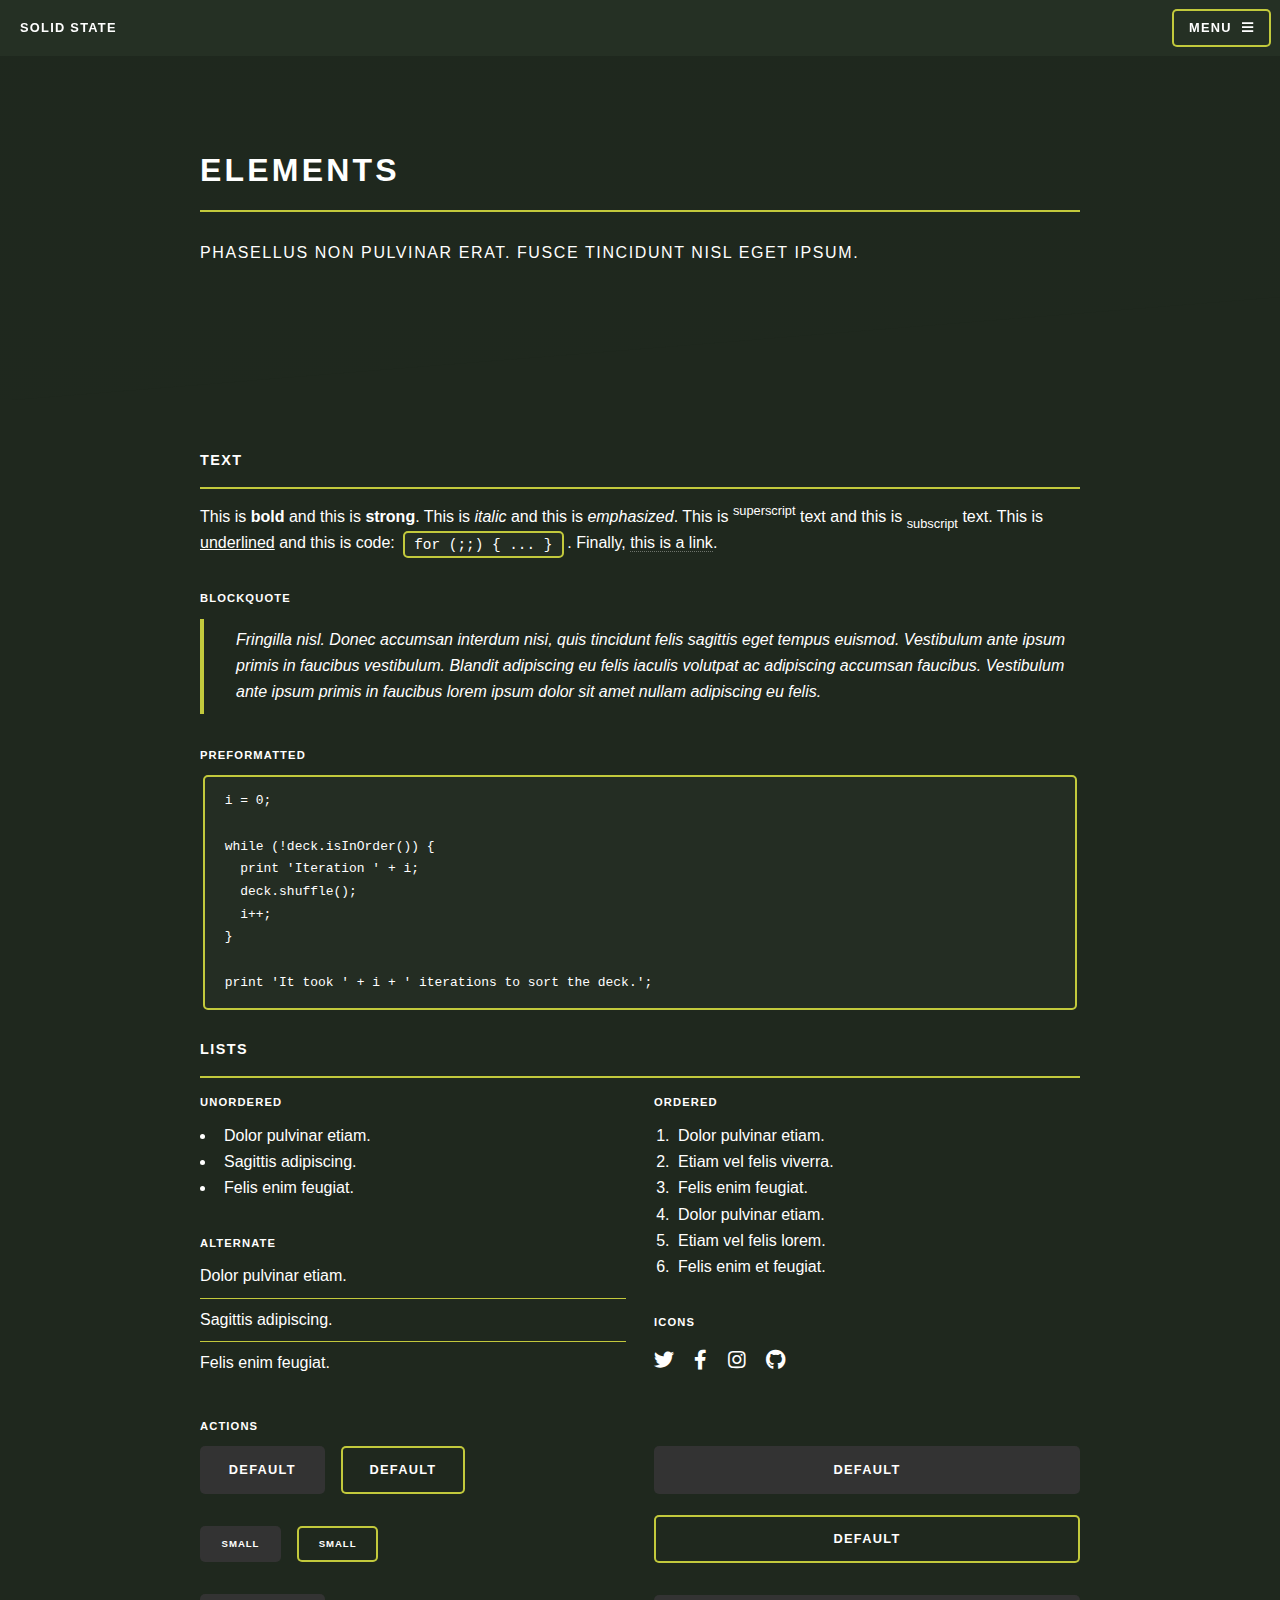
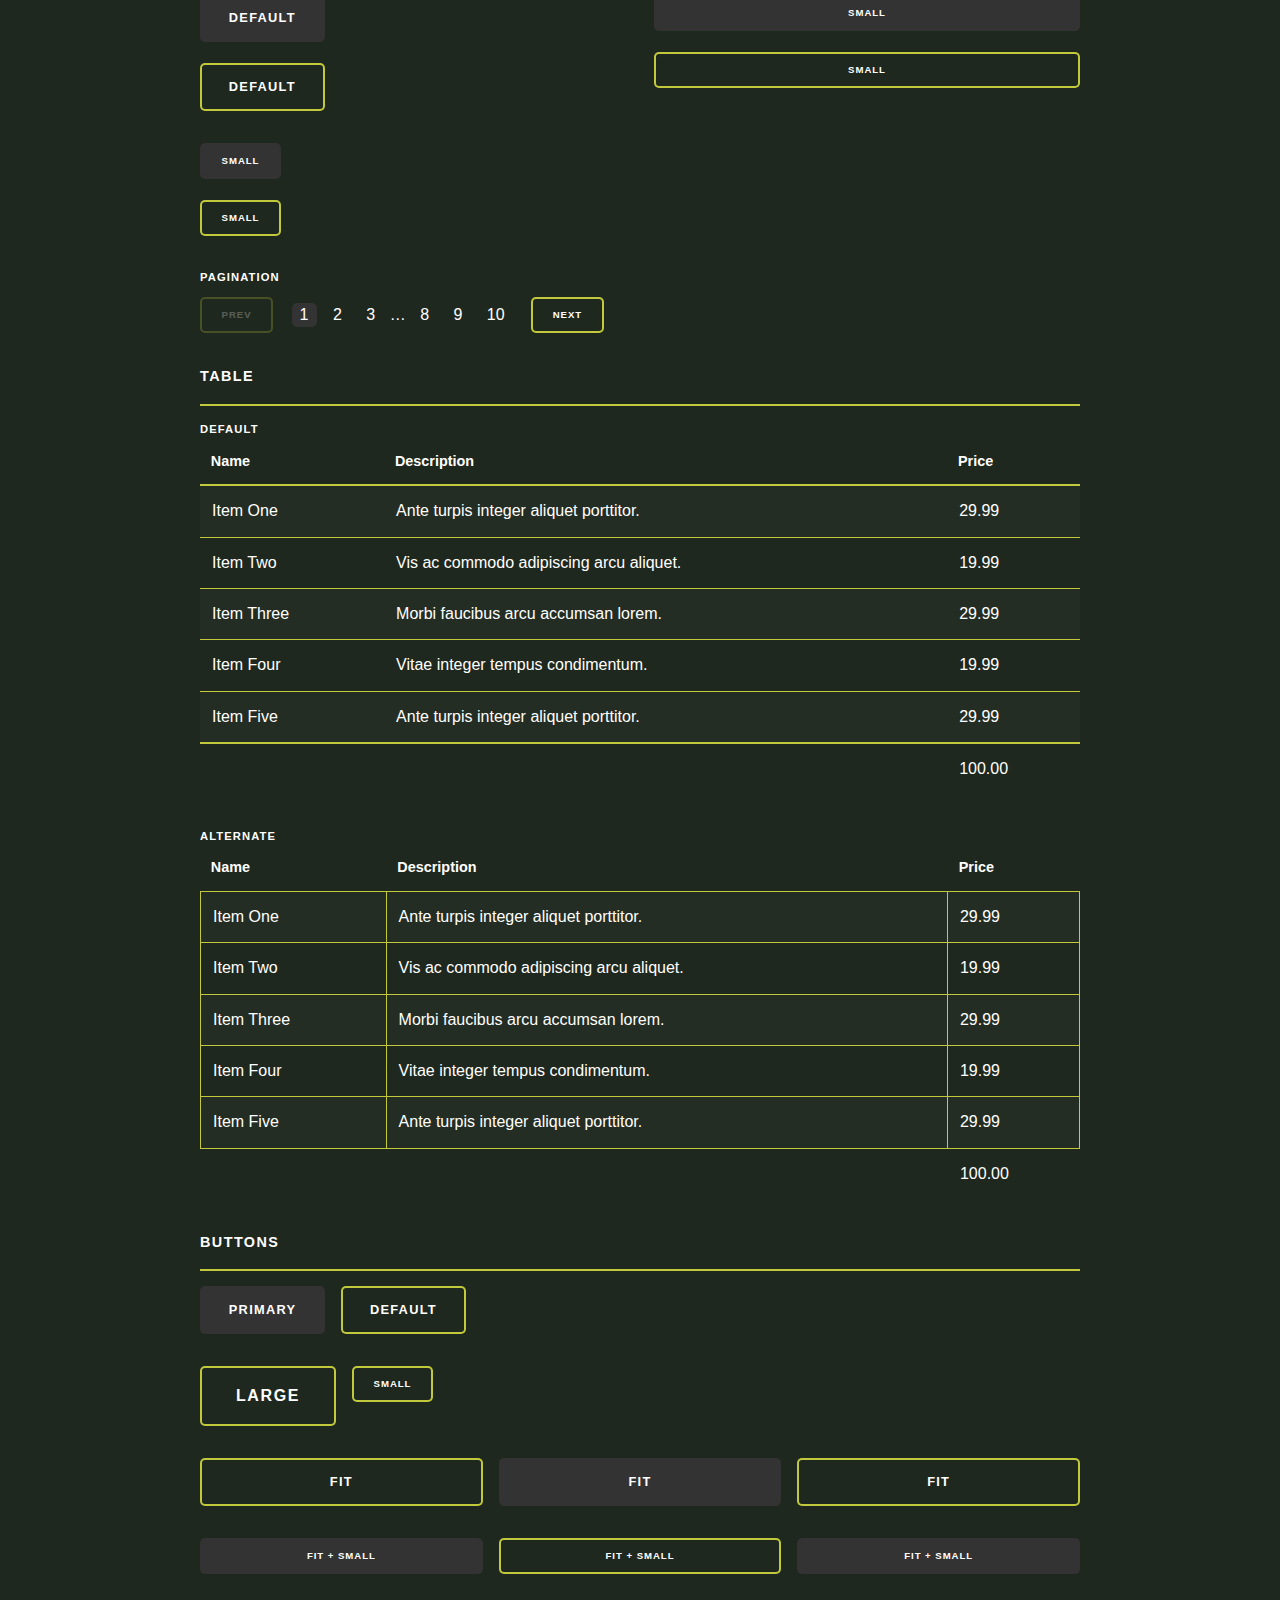
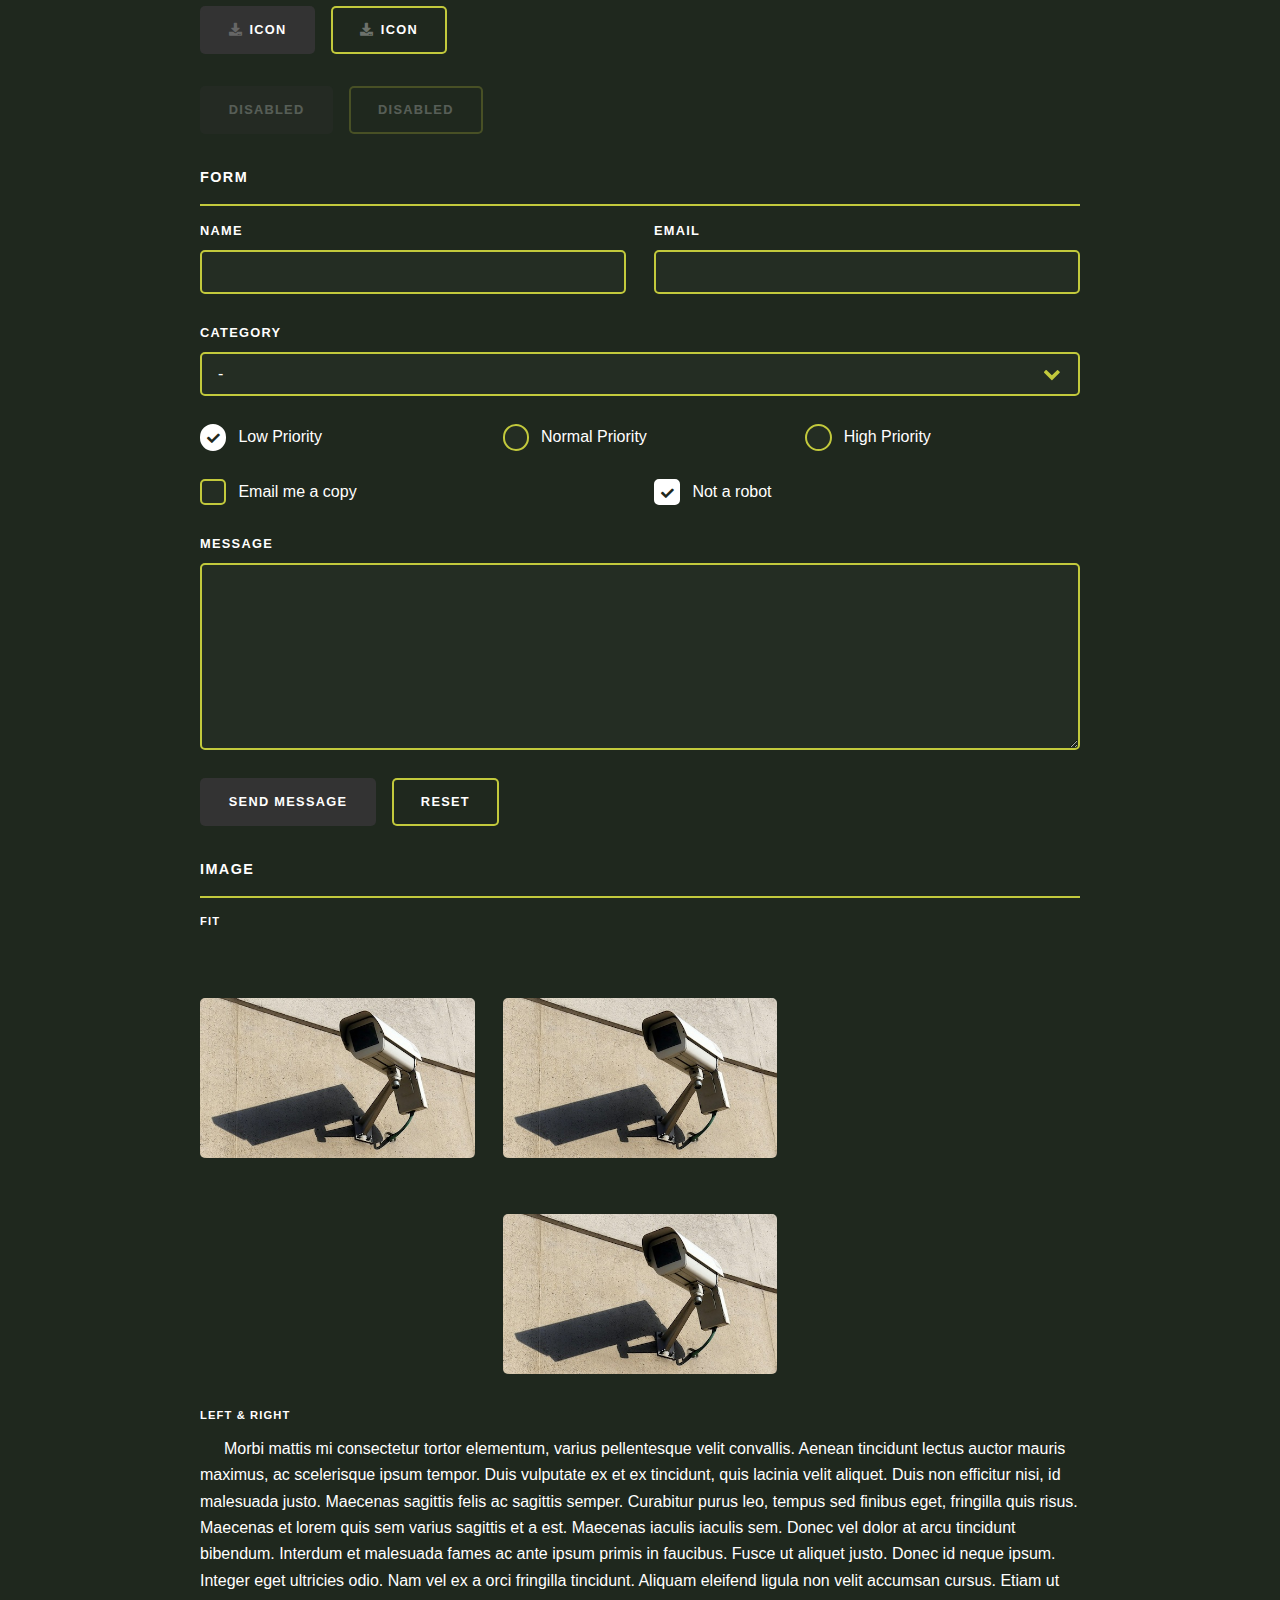
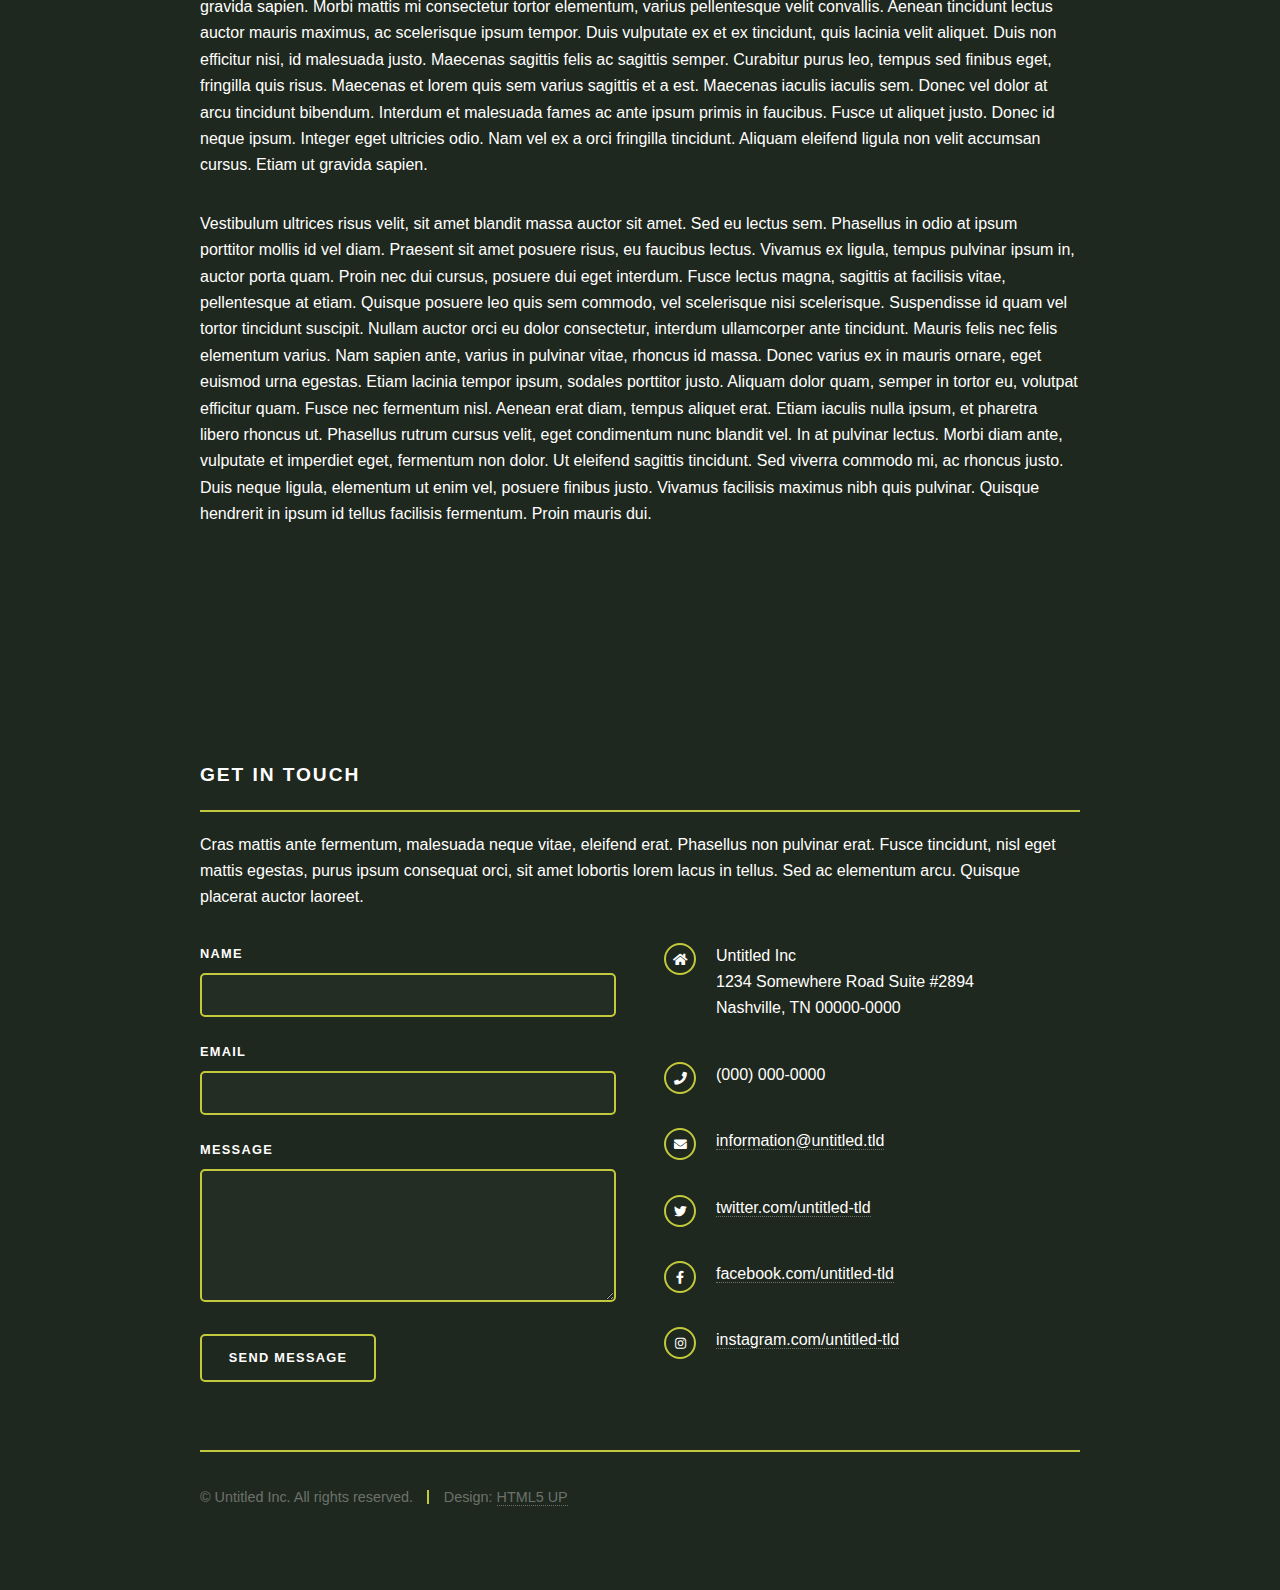
==== commit 915efd93: "First ws commit" ====
--- a/elements.html
+++ b/elements.html
@@ -340,12 +340,12 @@
 										<div class="box alt">
 											<div class="row gtr-uniform">
 												<div class="col-12"><span class="image fit"><img src="images/pic08.jpg" alt="" /></span></div>
-												<div class="col-4"><span class="image fit"><img src="images/pic05.jpg" alt="" /></span></div>
-												<div class="col-4"><span class="image fit"><img src="images/pic06.jpg" alt="" /></span></div>
+												<div class="col-6"><span class="image fit"><img src="images/pic05.jpg" alt="" /></span></div>
+												<div class="col-6"><span class="image fit"><img src="images/pic06.jpg" alt="" /></span></div>
 												<div class="col-4"><span class="image fit"><img src="images/pic07.jpg" alt="" /></span></div>
 												<div class="col-4"><span class="image fit"><img src="images/pic07.jpg" alt="" /></span></div>
 												<div class="col-4"><span class="image fit"><img src="images/pic05.jpg" alt="" /></span></div>
-												<div class="col-4"><span class="image fit"><img src="images/pic06.jpg" alt="" /></span></div>
+												<div class="col-12"><span class="image fit"><img src="images/pic06.jpg" alt="" /></span></div>
 												<div class="col-4"><span class="image fit"><img src="images/pic06.jpg" alt="" /></span></div>
 												<div class="col-4"><span class="image fit"><img src="images/pic07.jpg" alt="" /></span></div>
 												<div class="col-4"><span class="image fit"><img src="images/pic05.jpg" alt="" /></span></div>
--- a/assets/css/main.css
+++ b/assets/css/main.css
@@ -1,12 +1,10 @@
-@import url(fontawesome-all.min.css);
-@import url("https://fonts.googleapis.com/css?family=Cormorant+Garamond:300,400|Source+Sans+Pro:300,600,300italic,600italic");
-
+@import 'fontawesome-all.min.css';
+@import url("https://fonts.googleapis.com/css?family=Raleway:200,700|Source+Sans+Pro:300,600,300italic,600italic");
 /*
 	Solid State by HTML5 UP
 	html5up.net | @ajlkn
 	Free for personal and commercial use under the CCA 3.0 license (html5up.net/license)
 */
-
 html, body, div, span, applet, object,
 iframe, h1, h2, h3, h4, h5, h6, p, blockquote,
 pre, a, abbr, acronym, address, big, cite,
@@ -18,4140 +16,3374 @@
 canvas, details, embed, figure, figcaption,
 footer, header, hgroup, menu, nav, output, ruby,
 section, summary, time, mark, audio, video {
-	margin: 0;
-	padding: 0;
-	border: 0;
-	font-size: 100%;
-	font: inherit;
-	vertical-align: baseline;}
+  margin: 0;
+  padding: 0;
+  border: 0;
+  font-size: 100%;
+  font: inherit;
+  vertical-align: baseline;
+}
 
 article, aside, details, figcaption, figure,
 footer, header, hgroup, menu, nav, section {
-	display: block;}
+  display: block;
+}
 
 body {
-	line-height: 1;
+  line-height: 1;
 }
 
 ol, ul {
-	list-style: none;
+  list-style: none;
 }
 
 blockquote, q {
-	quotes: none;
-}
-
-	blockquote:before, blockquote:after, q:before, q:after {
-		content: '';
-		content: none;
-	}
+  quotes: none;
+}
+blockquote:before, blockquote:after, q:before, q:after {
+  content: "";
+  content: none;
+}
 
 table {
-	border-collapse: collapse;
-	border-spacing: 0;
+  border-collapse: collapse;
+  border-spacing: 0;
 }
 
 body {
-	-webkit-text-size-adjust: none;
+  -webkit-text-size-adjust: none;
 }
 
 mark {
-	background-color: transparent;
-	color: inherit;
+  background-color: transparent;
+  color: inherit;
 }
 
 input::-moz-focus-inner {
-	border: 0;
-	padding: 0;
+  border: 0;
+  padding: 0;
 }
 
 input, select, textarea {
-	-moz-appearance: none;
-	-webkit-appearance: none;
-	-ms-appearance: none;
-	appearance: none;
+  -moz-appearance: none;
+  -webkit-appearance: none;
+  -ms-appearance: none;
+  appearance: none;
 }
 
 /* Basic */
-
-	@-ms-viewport {
-		width: device-width;
-	}
-
-	body {
-		-ms-overflow-style: scrollbar;
-	}
-
-	@media screen and (max-width: 480px) {
-
-		html, body {
-			min-width: 320px;
-		}
-
-	}
-
-	html {
-		box-sizing: border-box;
-	}
-
-	*, *:before, *:after {
-		box-sizing: inherit;
-	}
-
-	body {
-		background-color: #404C2E;
-		background-image: linear-gradient(to top, rgba(51, 51, 51, 0.8), rgba(51, 51, 51, 0.8)), url("../../images/hero.jpg");
-		background-size: auto,
- cover;
-		background-attachment: fixed,
- fixed;
-		background-position: center,
- center;
-	}
-
-		body.is-preload *, body.is-preload *:before, body.is-preload *:after {
-			-moz-animation: none !important;
-			-webkit-animation: none !important;
-			-ms-animation: none !important;
-			animation: none !important;
-			-moz-transition: none !important;
-			-webkit-transition: none !important;
-			-ms-transition: none !important;
-			transition: none !important;
-		}
+@-ms-viewport {
+  width: device-width;
+}
+body {
+  -ms-overflow-style: scrollbar;
+}
+
+@media screen and (max-width: 480px) {
+  html, body {
+    min-width: 320px;
+  }
+}
+html {
+  box-sizing: border-box;
+}
+
+*, *:before, *:after {
+  box-sizing: inherit;
+}
+
+body {
+  background-color: #1f281e;
+  background-image: linear-gradient(to top, rgba(31, 40, 30, 0.8), rgba(31, 40, 30, 0.8)), url("../../images/bg.jpg");
+  background-size: auto, cover;
+  background-attachment: fixed, fixed;
+  background-position: center, center;
+}
+body.is-preload *, body.is-preload *:before, body.is-preload *:after {
+  -moz-animation: none !important;
+  -webkit-animation: none !important;
+  -ms-animation: none !important;
+  animation: none !important;
+  -moz-transition: none !important;
+  -webkit-transition: none !important;
+  -ms-transition: none !important;
+  transition: none !important;
+}
 
 /* Type */
-
-	body, input, select, textarea {
-		color: #ffffff;
-		font-family: 'Cormorant Garamond', Helvetica, sans-serif;
-		font-size: 16.5pt;
-		font-weight: 300;
-		line-height: 1.65;
-	}
-
-		@media screen and (max-width: 1680px) {
-
-			body, input, select, textarea {
-				font-size: 13pt;
-			}
-
-		}
-
-		@media screen and (max-width: 1280px) {
-
-			body, input, select, textarea {
-				font-size: 12pt;
-			}
-
-		}
-
-		@media screen and (max-width: 980px) {
-
-			body, input, select, textarea {
-				font-size: 12pt;
-			}
-
-		}
-
-		@media screen and (max-width: 736px) {
-
-			body, input, select, textarea {
-				font-size: 12pt;
-			}
-
-		}
-
-		@media screen and (max-width: 480px) {
-
-			body, input, select, textarea {
-				font-size: 12pt;
-			}
-
-		}
-
-	a {
-		-moz-transition: color 0.2s ease-in-out, border-bottom-color 0.2s ease-in-out;
-		-webkit-transition: color 0.2s ease-in-out, border-bottom-color 0.2s ease-in-out;
-		-ms-transition: color 0.2s ease-in-out, border-bottom-color 0.2s ease-in-out;
-		transition: color 0.2s ease-in-out, border-bottom-color 0.2s ease-in-out;
-		border-bottom: dotted 1px rgba(255, 255, 255, 0.35);
-		color: #ffffff;
-		text-decoration: none;
-	}
-
-		a:hover {
-			border-bottom-color: transparent;
-			color: #ffffff !important;
-		}
-
-		a.special:not(.button) {
-			text-decoration: none;
-			border-bottom: 0;
-			display: block;
-			font-family: 'Cormorant Garamond', Helvetica, sans-serif;
-			font-size: 0.8em;
-			font-weight: 700;
-			letter-spacing: 0.1em;
-			margin: 0 0 2em 0;
-			/*text-transform: uppercase;*/
-		}
-
-			a.special:not(.button):before {
-				-moz-osx-font-smoothing: grayscale;
-				-webkit-font-smoothing: antialiased;
-				display: inline-block;
-				font-style: normal;
-				font-variant: normal;
-				text-rendering: auto;
-				line-height: 1;
-				text-transform: none !important;
-				font-family: 'Font Awesome 5 Free';
-				font-weight: 900;
-			}
-
-			a.special:not(.button):before {
-				-moz-transition: background-color 0.2s ease-in-out;
-				-webkit-transition: background-color 0.2s ease-in-out;
-				-ms-transition: background-color 0.2s ease-in-out;
-				transition: background-color 0.2s ease-in-out;
-				border-radius: 100%;
-				border: solid 2px rgba(255, 255, 255, 0.125);
-				content: '\f105';
-				display: inline-block;
-				font-size: 1.25em;
-				height: 2em;
-				line-height: 1.75em;
-				margin-right: 0.85em;
-				text-align: center;
-				text-indent: 0.15em;
-				vertical-align: middle;
-				width: 2em;
-			}
-
-			a.special:not(.button):hover:before {
-				background-color: rgba(255, 255, 255, 0.025);
-			}
-
-			a.special:not(.button):active:before {
-				background-color: rgba(255, 255, 255, 0.075);
-			}
-
-	strong, b {
-		color: #ffffff;
-		font-weight: 600;
-	}
-
-	em, i {
-		font-style: italic;
-	}
-
-	p {
-		margin: 0 0 2em 0;
-	}
-
-	h1, h2, h3, h4, h5, h6 {
-		color: #ffffff;
-		font-family: 'Cormorant Garamond', Helvetica, sans-serif;
-		font-weight: 700;
-		letter-spacing: 0.1em;
-		margin: 0 0 1em 0;
-		/*text-transform: uppercase;*/
-	}
-
-		h1 a, h2 a, h3 a, h4 a, h5 a, h6 a {
-			color: inherit;
-			text-decoration: none;
-			border-bottom: 0;
-		}
-
-		h1 span, h2 span, h3 span, h4 span, h5 span, h6 span {
-			font-weight: 200;
-		}
-
-		h1.major, h2.major, h3.major, h4.major, h5.major, h6.major {
-			padding-bottom: 1em;
-			border-bottom: solid 2px rgba(255, 255, 255, 0.125);
-		}
-
-	h2 {
-		font-size: 1.2em;
-	}
-
-	h3 {
-		font-size: 0.9em;
-	}
-
-	h4 {
-		font-size: 0.7em;
-	}
-
-	h5 {
-		font-size: 0.7em;
-	}
-
-	h6 {
-		font-size: 0.7em;
-	}
-
-	@media screen and (max-width: 736px) {
-
-		h2 {
-			font-size: 1em;
-		}
-
-		h3 {
-			font-size: 0.8em;
-		}
-
-	}
-
-	sub {
-		font-size: 0.8em;
-		position: relative;
-		top: 0.5em;
-	}
-
-	sup {
-		font-size: 0.8em;
-		position: relative;
-		top: -0.5em;
-	}
-
-	blockquote {
-		border-left: solid 4px rgba(255, 255, 255, 0.125);
-		font-style: italic;
-		margin: 0 0 2em 0;
-		padding: 0.5em 0 0.5em 2em;
-	}
-
-	code {
-		background: rgba(255, 255, 255, 0.025);
-		border-radius: 5px;
-		border: solid 2px rgba(255, 255, 255, 0.125);
-		font-family: "Courier New", monospace;
-		font-size: 0.9em;
-		margin: 0 0.25em;
-		padding: 0.25em 0.65em;
-	}
-
-	pre {
-		-webkit-overflow-scrolling: touch;
-		font-family: "Courier New", monospace;
-		font-size: 0.9em;
-		margin: 0 0 2em 0;
-	}
-
-		pre code {
-			display: block;
-			line-height: 1.75em;
-			padding: 1em 1.5em;
-			overflow-x: auto;
-		}
-
-	hr {
-		border: 0;
-		border-bottom: solid 2px rgba(255, 255, 255, 0.125);
-		margin: 2.5em 0;
-	}
-
-		hr.major {
-			margin: 4em 0;
-		}
-
-	.align-left {
-		text-align: left;
-	}
-
-	.align-center {
-		text-align: center;
-	}
-
-	.align-right {
-		text-align: right;
-	}
+body, input, select, textarea {
+  color: #ffffff;
+  font-family: Futura, Helvetica, sans-serif;
+  font-size: 16.5pt;
+  font-weight: 300;
+  line-height: 1.65;
+}
+@media screen and (max-width: 1680px) {
+  body, input, select, textarea {
+    font-size: 13pt;
+  }
+}
+@media screen and (max-width: 1280px) {
+  body, input, select, textarea {
+    font-size: 12pt;
+  }
+}
+@media screen and (max-width: 980px) {
+  body, input, select, textarea {
+    font-size: 12pt;
+  }
+}
+@media screen and (max-width: 736px) {
+  body, input, select, textarea {
+    font-size: 12pt;
+  }
+}
+@media screen and (max-width: 480px) {
+  body, input, select, textarea {
+    font-size: 12pt;
+  }
+}
+
+a {
+  -moz-transition: color 0.2s ease-in-out, border-bottom-color 0.2s ease-in-out;
+  -webkit-transition: color 0.2s ease-in-out, border-bottom-color 0.2s ease-in-out;
+  -ms-transition: color 0.2s ease-in-out, border-bottom-color 0.2s ease-in-out;
+  transition: color 0.2s ease-in-out, border-bottom-color 0.2s ease-in-out;
+  border-bottom: dotted 1px rgba(255, 255, 255, 0.35);
+  color: #ffffff;
+  text-decoration: none;
+}
+a:hover {
+  border-bottom-color: transparent;
+  color: #ffffff !important;
+}
+a.special:not(.button) {
+  text-decoration: none;
+  border-bottom: 0;
+  display: block;
+  font-family: Helvetica, sans-serif;
+  font-size: 0.8em;
+  font-weight: 700;
+  letter-spacing: 0.1em;
+  margin: 0 0 2em 0;
+  text-transform: uppercase;
+}
+a.special:not(.button):before {
+  -moz-osx-font-smoothing: grayscale;
+  -webkit-font-smoothing: antialiased;
+  display: inline-block;
+  font-style: normal;
+  font-variant: normal;
+  text-rendering: auto;
+  line-height: 1;
+  text-transform: none !important;
+  font-family: "Font Awesome 5 Free";
+  font-weight: 900;
+}
+a.special:not(.button):before {
+  -moz-transition: background-color 0.2s ease-in-out;
+  -webkit-transition: background-color 0.2s ease-in-out;
+  -ms-transition: background-color 0.2s ease-in-out;
+  transition: background-color 0.2s ease-in-out;
+  border-radius: 100%;
+  border: solid 2px #C2C93C;
+  content: "\f105";
+  display: inline-block;
+  font-size: 1.25em;
+  height: 2em;
+  line-height: 1.75em;
+  margin-right: 0.85em;
+  text-align: center;
+  text-indent: 0.15em;
+  vertical-align: middle;
+  width: 2em;
+}
+a.special:not(.button):hover:before {
+  background-color: rgba(255, 255, 255, 0.025);
+}
+a.special:not(.button):active:before {
+  background-color: rgba(255, 255, 255, 0.075);
+}
+
+strong, b {
+  color: #ffffff;
+  font-weight: 600;
+}
+
+em, i {
+  font-style: italic;
+}
+
+p {
+  margin: 0 0 2em 0;
+}
+
+h1, h2, h3, h4, h5, h6 {
+  color: #ffffff;
+  font-family: Helvetica, sans-serif;
+  font-weight: 700;
+  letter-spacing: 0.1em;
+  margin: 0 0 1em 0;
+  text-transform: uppercase;
+}
+h1 a, h2 a, h3 a, h4 a, h5 a, h6 a {
+  color: inherit;
+  text-decoration: none;
+  border-bottom: 0;
+}
+h1 span, h2 span, h3 span, h4 span, h5 span, h6 span {
+  font-weight: 200;
+}
+h1.major, h2.major, h3.major, h4.major, h5.major, h6.major {
+  padding-bottom: 1em;
+  border-bottom: solid 2px #C2C93C;
+}
+
+h2 {
+  font-size: 1.2em;
+}
+
+h3 {
+  font-size: 0.9em;
+}
+
+h4 {
+  font-size: 0.7em;
+}
+
+h5 {
+  font-size: 0.7em;
+}
+
+h6 {
+  font-size: 0.7em;
+}
+
+@media screen and (max-width: 736px) {
+  h2 {
+    font-size: 1em;
+  }
+  h3 {
+    font-size: 0.8em;
+  }
+}
+sub {
+  font-size: 0.8em;
+  position: relative;
+  top: 0.5em;
+}
+
+sup {
+  font-size: 0.8em;
+  position: relative;
+  top: -0.5em;
+}
+
+blockquote {
+  border-left: solid 4px #C2C93C;
+  font-style: italic;
+  margin: 0 0 2em 0;
+  padding: 0.5em 0 0.5em 2em;
+}
+
+code {
+  background: rgba(255, 255, 255, 0.025);
+  border-radius: 5px;
+  border: solid 2px #C2C93C;
+  font-family: "Courier New", monospace;
+  font-size: 0.9em;
+  margin: 0 0.25em;
+  padding: 0.25em 0.65em;
+}
+
+pre {
+  -webkit-overflow-scrolling: touch;
+  font-family: "Courier New", monospace;
+  font-size: 0.9em;
+  margin: 0 0 2em 0;
+}
+pre code {
+  display: block;
+  line-height: 1.75em;
+  padding: 1em 1.5em;
+  overflow-x: auto;
+}
+
+hr {
+  border: 0;
+  border-bottom: solid 2px #C2C93C;
+  margin: 2.5em 0;
+}
+hr.major {
+  margin: 4em 0;
+}
+
+.align-left {
+  text-align: left;
+}
+
+.align-center {
+  text-align: center;
+}
+
+.align-right {
+  text-align: right;
+}
 
 /* Row */
-
-	.row {
-		display: flex;
-		flex-wrap: wrap;
-		box-sizing: border-box;
-		align-items: stretch;
-	}
-
-		.row > * {
-			box-sizing: border-box;
-		}
-
-		.row.gtr-uniform > * > :last-child {
-			margin-bottom: 0;
-		}
-
-		.row.aln-left {
-			justify-content: flex-start;
-		}
-
-		.row.aln-center {
-			justify-content: center;
-		}
-
-		.row.aln-right {
-			justify-content: flex-end;
-		}
-
-		.row.aln-top {
-			align-items: flex-start;
-		}
-
-		.row.aln-middle {
-			align-items: center;
-		}
-
-		.row.aln-bottom {
-			align-items: flex-end;
-		}
-
-		.row > .imp {
-			order: -1;
-		}
-
-		.row > .col-1 {
-			width: 8.33333%;
-		}
-
-		.row > .off-1 {
-			margin-left: 8.33333%;
-		}
-
-		.row > .col-2 {
-			width: 16.66667%;
-		}
-
-		.row > .off-2 {
-			margin-left: 16.66667%;
-		}
-
-		.row > .col-3 {
-			width: 25%;
-		}
-
-		.row > .off-3 {
-			margin-left: 25%;
-		}
-
-		.row > .col-4 {
-			width: 33.33333%;
-		}
-
-		.row > .off-4 {
-			margin-left: 33.33333%;
-		}
-
-		.row > .col-5 {
-			width: 41.66667%;
-		}
-
-		.row > .off-5 {
-			margin-left: 41.66667%;
-		}
-
-		.row > .col-6 {
-			width: 50%;
-		}
-
-		.row > .off-6 {
-			margin-left: 50%;
-		}
-
-		.row > .col-7 {
-			width: 58.33333%;
-		}
-
-		.row > .off-7 {
-			margin-left: 58.33333%;
-		}
-
-		.row > .col-8 {
-			width: 66.66667%;
-		}
-
-		.row > .off-8 {
-			margin-left: 66.66667%;
-		}
-
-		.row > .col-9 {
-			width: 75%;
-		}
-
-		.row > .off-9 {
-			margin-left: 75%;
-		}
-
-		.row > .col-10 {
-			width: 83.33333%;
-		}
-
-		.row > .off-10 {
-			margin-left: 83.33333%;
-		}
-
-		.row > .col-11 {
-			width: 91.66667%;
-		}
-
-		.row > .off-11 {
-			margin-left: 91.66667%;
-		}
-
-		.row > .col-12 {
-			width: 100%;
-		}
-
-		.row > .off-12 {
-			margin-left: 100%;
-		}
-
-		.row.gtr-0 {
-			margin-top: 0;
-			margin-left: 0em;
-		}
-
-			.row.gtr-0 > * {
-				padding: 0 0 0 0em;
-			}
-
-			.row.gtr-0.gtr-uniform {
-				margin-top: 0em;
-			}
-
-				.row.gtr-0.gtr-uniform > * {
-					padding-top: 0em;
-				}
-
-		.row.gtr-25 {
-			margin-top: 0;
-			margin-left: -0.4375em;
-		}
-
-			.row.gtr-25 > * {
-				padding: 0 0 0 0.4375em;
-			}
-
-			.row.gtr-25.gtr-uniform {
-				margin-top: -0.4375em;
-			}
-
-				.row.gtr-25.gtr-uniform > * {
-					padding-top: 0.4375em;
-				}
-
-		.row.gtr-50 {
-			margin-top: 0;
-			margin-left: -0.875em;
-		}
-
-			.row.gtr-50 > * {
-				padding: 0 0 0 0.875em;
-			}
-
-			.row.gtr-50.gtr-uniform {
-				margin-top: -0.875em;
-			}
-
-				.row.gtr-50.gtr-uniform > * {
-					padding-top: 0.875em;
-				}
-
-		.row {
-			margin-top: 0;
-			margin-left: -1.75em;
-		}
-
-			.row > * {
-				padding: 0 0 0 1.75em;
-			}
-
-			.row.gtr-uniform {
-				margin-top: -1.75em;
-			}
-
-				.row.gtr-uniform > * {
-					padding-top: 1.75em;
-				}
-
-		.row.gtr-150 {
-			margin-top: 0;
-			margin-left: -2.625em;
-		}
-
-			.row.gtr-150 > * {
-				padding: 0 0 0 2.625em;
-			}
-
-			.row.gtr-150.gtr-uniform {
-				margin-top: -2.625em;
-			}
-
-				.row.gtr-150.gtr-uniform > * {
-					padding-top: 2.625em;
-				}
-
-		.row.gtr-200 {
-			margin-top: 0;
-			margin-left: -3.5em;
-		}
-
-			.row.gtr-200 > * {
-				padding: 0 0 0 3.5em;
-			}
-
-			.row.gtr-200.gtr-uniform {
-				margin-top: -3.5em;
-			}
-
-				.row.gtr-200.gtr-uniform > * {
-					padding-top: 3.5em;
-				}
-
-		@media screen and (max-width: 1680px) {
-
-			.row {
-				display: flex;
-				flex-wrap: wrap;
-				box-sizing: border-box;
-				align-items: stretch;
-			}
-
-				.row > * {
-					box-sizing: border-box;
-				}
-
-				.row.gtr-uniform > * > :last-child {
-					margin-bottom: 0;
-				}
-
-				.row.aln-left {
-					justify-content: flex-start;
-				}
-
-				.row.aln-center {
-					justify-content: center;
-				}
-
-				.row.aln-right {
-					justify-content: flex-end;
-				}
-
-				.row.aln-top {
-					align-items: flex-start;
-				}
-
-				.row.aln-middle {
-					align-items: center;
-				}
-
-				.row.aln-bottom {
-					align-items: flex-end;
-				}
-
-				.row > .imp-xlarge {
-					order: -1;
-				}
-
-				.row > .col-1-xlarge {
-					width: 8.33333%;
-				}
-
-				.row > .off-1-xlarge {
-					margin-left: 8.33333%;
-				}
-
-				.row > .col-2-xlarge {
-					width: 16.66667%;
-				}
-
-				.row > .off-2-xlarge {
-					margin-left: 16.66667%;
-				}
-
-				.row > .col-3-xlarge {
-					width: 25%;
-				}
-
-				.row > .off-3-xlarge {
-					margin-left: 25%;
-				}
-
-				.row > .col-4-xlarge {
-					width: 33.33333%;
-				}
-
-				.row > .off-4-xlarge {
-					margin-left: 33.33333%;
-				}
-
-				.row > .col-5-xlarge {
-					width: 41.66667%;
-				}
-
-				.row > .off-5-xlarge {
-					margin-left: 41.66667%;
-				}
-
-				.row > .col-6-xlarge {
-					width: 50%;
-				}
-
-				.row > .off-6-xlarge {
-					margin-left: 50%;
-				}
-
-				.row > .col-7-xlarge {
-					width: 58.33333%;
-				}
-
-				.row > .off-7-xlarge {
-					margin-left: 58.33333%;
-				}
-
-				.row > .col-8-xlarge {
-					width: 66.66667%;
-				}
-
-				.row > .off-8-xlarge {
-					margin-left: 66.66667%;
-				}
-
-				.row > .col-9-xlarge {
-					width: 75%;
-				}
-
-				.row > .off-9-xlarge {
-					margin-left: 75%;
-				}
-
-				.row > .col-10-xlarge {
-					width: 83.33333%;
-				}
-
-				.row > .off-10-xlarge {
-					margin-left: 83.33333%;
-				}
-
-				.row > .col-11-xlarge {
-					width: 91.66667%;
-				}
-
-				.row > .off-11-xlarge {
-					margin-left: 91.66667%;
-				}
-
-				.row > .col-12-xlarge {
-					width: 100%;
-				}
-
-				.row > .off-12-xlarge {
-					margin-left: 100%;
-				}
-
-				.row.gtr-0 {
-					margin-top: 0;
-					margin-left: 0em;
-				}
-
-					.row.gtr-0 > * {
-						padding: 0 0 0 0em;
-					}
-
-					.row.gtr-0.gtr-uniform {
-						margin-top: 0em;
-					}
-
-						.row.gtr-0.gtr-uniform > * {
-							padding-top: 0em;
-						}
-
-				.row.gtr-25 {
-					margin-top: 0;
-					margin-left: -0.4375em;
-				}
-
-					.row.gtr-25 > * {
-						padding: 0 0 0 0.4375em;
-					}
-
-					.row.gtr-25.gtr-uniform {
-						margin-top: -0.4375em;
-					}
-
-						.row.gtr-25.gtr-uniform > * {
-							padding-top: 0.4375em;
-						}
-
-				.row.gtr-50 {
-					margin-top: 0;
-					margin-left: -0.875em;
-				}
-
-					.row.gtr-50 > * {
-						padding: 0 0 0 0.875em;
-					}
-
-					.row.gtr-50.gtr-uniform {
-						margin-top: -0.875em;
-					}
-
-						.row.gtr-50.gtr-uniform > * {
-							padding-top: 0.875em;
-						}
-
-				.row {
-					margin-top: 0;
-					margin-left: -1.75em;
-				}
-
-					.row > * {
-						padding: 0 0 0 1.75em;
-					}
-
-					.row.gtr-uniform {
-						margin-top: -1.75em;
-					}
-
-						.row.gtr-uniform > * {
-							padding-top: 1.75em;
-						}
-
-				.row.gtr-150 {
-					margin-top: 0;
-					margin-left: -2.625em;
-				}
-
-					.row.gtr-150 > * {
-						padding: 0 0 0 2.625em;
-					}
-
-					.row.gtr-150.gtr-uniform {
-						margin-top: -2.625em;
-					}
-
-						.row.gtr-150.gtr-uniform > * {
-							padding-top: 2.625em;
-						}
-
-				.row.gtr-200 {
-					margin-top: 0;
-					margin-left: -3.5em;
-				}
-
-					.row.gtr-200 > * {
-						padding: 0 0 0 3.5em;
-					}
-
-					.row.gtr-200.gtr-uniform {
-						margin-top: -3.5em;
-					}
-
-						.row.gtr-200.gtr-uniform > * {
-							padding-top: 3.5em;
-						}
-
-		}
-
-		@media screen and (max-width: 1280px) {
-
-			.row {
-				display: flex;
-				flex-wrap: wrap;
-				box-sizing: border-box;
-				align-items: stretch;
-			}
-
-				.row > * {
-					box-sizing: border-box;
-				}
-
-				.row.gtr-uniform > * > :last-child {
-					margin-bottom: 0;
-				}
-
-				.row.aln-left {
-					justify-content: flex-start;
-				}
-
-				.row.aln-center {
-					justify-content: center;
-				}
-
-				.row.aln-right {
-					justify-content: flex-end;
-				}
-
-				.row.aln-top {
-					align-items: flex-start;
-				}
-
-				.row.aln-middle {
-					align-items: center;
-				}
-
-				.row.aln-bottom {
-					align-items: flex-end;
-				}
-
-				.row > .imp-large {
-					order: -1;
-				}
-
-				.row > .col-1-large {
-					width: 8.33333%;
-				}
-
-				.row > .off-1-large {
-					margin-left: 8.33333%;
-				}
-
-				.row > .col-2-large {
-					width: 16.66667%;
-				}
-
-				.row > .off-2-large {
-					margin-left: 16.66667%;
-				}
-
-				.row > .col-3-large {
-					width: 25%;
-				}
-
-				.row > .off-3-large {
-					margin-left: 25%;
-				}
-
-				.row > .col-4-large {
-					width: 33.33333%;
-				}
-
-				.row > .off-4-large {
-					margin-left: 33.33333%;
-				}
-
-				.row > .col-5-large {
-					width: 41.66667%;
-				}
-
-				.row > .off-5-large {
-					margin-left: 41.66667%;
-				}
-
-				.row > .col-6-large {
-					width: 50%;
-				}
-
-				.row > .off-6-large {
-					margin-left: 50%;
-				}
-
-				.row > .col-7-large {
-					width: 58.33333%;
-				}
-
-				.row > .off-7-large {
-					margin-left: 58.33333%;
-				}
-
-				.row > .col-8-large {
-					width: 66.66667%;
-				}
-
-				.row > .off-8-large {
-					margin-left: 66.66667%;
-				}
-
-				.row > .col-9-large {
-					width: 75%;
-				}
-
-				.row > .off-9-large {
-					margin-left: 75%;
-				}
-
-				.row > .col-10-large {
-					width: 83.33333%;
-				}
-
-				.row > .off-10-large {
-					margin-left: 83.33333%;
-				}
-
-				.row > .col-11-large {
-					width: 91.66667%;
-				}
-
-				.row > .off-11-large {
-					margin-left: 91.66667%;
-				}
-
-				.row > .col-12-large {
-					width: 100%;
-				}
-
-				.row > .off-12-large {
-					margin-left: 100%;
-				}
-
-				.row.gtr-0 {
-					margin-top: 0;
-					margin-left: 0em;
-				}
-
-					.row.gtr-0 > * {
-						padding: 0 0 0 0em;
-					}
-
-					.row.gtr-0.gtr-uniform {
-						margin-top: 0em;
-					}
-
-						.row.gtr-0.gtr-uniform > * {
-							padding-top: 0em;
-						}
-
-				.row.gtr-25 {
-					margin-top: 0;
-					margin-left: -0.4375em;
-				}
-
-					.row.gtr-25 > * {
-						padding: 0 0 0 0.4375em;
-					}
-
-					.row.gtr-25.gtr-uniform {
-						margin-top: -0.4375em;
-					}
-
-						.row.gtr-25.gtr-uniform > * {
-							padding-top: 0.4375em;
-						}
-
-				.row.gtr-50 {
-					margin-top: 0;
-					margin-left: -0.875em;
-				}
-
-					.row.gtr-50 > * {
-						padding: 0 0 0 0.875em;
-					}
-
-					.row.gtr-50.gtr-uniform {
-						margin-top: -0.875em;
-					}
-
-						.row.gtr-50.gtr-uniform > * {
-							padding-top: 0.875em;
-						}
-
-				.row {
-					margin-top: 0;
-					margin-left: -1.75em;
-				}
-
-					.row > * {
-						padding: 0 0 0 1.75em;
-					}
-
-					.row.gtr-uniform {
-						margin-top: -1.75em;
-					}
-
-						.row.gtr-uniform > * {
-							padding-top: 1.75em;
-						}
-
-				.row.gtr-150 {
-					margin-top: 0;
-					margin-left: -2.625em;
-				}
-
-					.row.gtr-150 > * {
-						padding: 0 0 0 2.625em;
-					}
-
-					.row.gtr-150.gtr-uniform {
-						margin-top: -2.625em;
-					}
-
-						.row.gtr-150.gtr-uniform > * {
-							padding-top: 2.625em;
-						}
-
-				.row.gtr-200 {
-					margin-top: 0;
-					margin-left: -3.5em;
-				}
-
-					.row.gtr-200 > * {
-						padding: 0 0 0 3.5em;
-					}
-
-					.row.gtr-200.gtr-uniform {
-						margin-top: -3.5em;
-					}
-
-						.row.gtr-200.gtr-uniform > * {
-							padding-top: 3.5em;
-						}
-
-		}
-
-		@media screen and (max-width: 980px) {
-
-			.row {
-				display: flex;
-				flex-wrap: wrap;
-				box-sizing: border-box;
-				align-items: stretch;
-			}
-
-				.row > * {
-					box-sizing: border-box;
-				}
-
-				.row.gtr-uniform > * > :last-child {
-					margin-bottom: 0;
-				}
-
-				.row.aln-left {
-					justify-content: flex-start;
-				}
-
-				.row.aln-center {
-					justify-content: center;
-				}
-
-				.row.aln-right {
-					justify-content: flex-end;
-				}
-
-				.row.aln-top {
-					align-items: flex-start;
-				}
-
-				.row.aln-middle {
-					align-items: center;
-				}
-
-				.row.aln-bottom {
-					align-items: flex-end;
-				}
-
-				.row > .imp-medium {
-					order: -1;
-				}
-
-				.row > .col-1-medium {
-					width: 8.33333%;
-				}
-
-				.row > .off-1-medium {
-					margin-left: 8.33333%;
-				}
-
-				.row > .col-2-medium {
-					width: 16.66667%;
-				}
-
-				.row > .off-2-medium {
-					margin-left: 16.66667%;
-				}
-
-				.row > .col-3-medium {
-					width: 25%;
-				}
-
-				.row > .off-3-medium {
-					margin-left: 25%;
-				}
-
-				.row > .col-4-medium {
-					width: 33.33333%;
-				}
-
-				.row > .off-4-medium {
-					margin-left: 33.33333%;
-				}
-
-				.row > .col-5-medium {
-					width: 41.66667%;
-				}
-
-				.row > .off-5-medium {
-					margin-left: 41.66667%;
-				}
-
-				.row > .col-6-medium {
-					width: 50%;
-				}
-
-				.row > .off-6-medium {
-					margin-left: 50%;
-				}
-
-				.row > .col-7-medium {
-					width: 58.33333%;
-				}
-
-				.row > .off-7-medium {
-					margin-left: 58.33333%;
-				}
-
-				.row > .col-8-medium {
-					width: 66.66667%;
-				}
-
-				.row > .off-8-medium {
-					margin-left: 66.66667%;
-				}
-
-				.row > .col-9-medium {
-					width: 75%;
-				}
-
-				.row > .off-9-medium {
-					margin-left: 75%;
-				}
-
-				.row > .col-10-medium {
-					width: 83.33333%;
-				}
-
-				.row > .off-10-medium {
-					margin-left: 83.33333%;
-				}
-
-				.row > .col-11-medium {
-					width: 91.66667%;
-				}
-
-				.row > .off-11-medium {
-					margin-left: 91.66667%;
-				}
-
-				.row > .col-12-medium {
-					width: 100%;
-				}
-
-				.row > .off-12-medium {
-					margin-left: 100%;
-				}
-
-				.row.gtr-0 {
-					margin-top: 0;
-					margin-left: 0em;
-				}
-
-					.row.gtr-0 > * {
-						padding: 0 0 0 0em;
-					}
-
-					.row.gtr-0.gtr-uniform {
-						margin-top: 0em;
-					}
-
-						.row.gtr-0.gtr-uniform > * {
-							padding-top: 0em;
-						}
-
-				.row.gtr-25 {
-					margin-top: 0;
-					margin-left: -0.4375em;
-				}
-
-					.row.gtr-25 > * {
-						padding: 0 0 0 0.4375em;
-					}
-
-					.row.gtr-25.gtr-uniform {
-						margin-top: -0.4375em;
-					}
-
-						.row.gtr-25.gtr-uniform > * {
-							padding-top: 0.4375em;
-						}
-
-				.row.gtr-50 {
-					margin-top: 0;
-					margin-left: -0.875em;
-				}
-
-					.row.gtr-50 > * {
-						padding: 0 0 0 0.875em;
-					}
-
-					.row.gtr-50.gtr-uniform {
-						margin-top: -0.875em;
-					}
-
-						.row.gtr-50.gtr-uniform > * {
-							padding-top: 0.875em;
-						}
-
-				.row {
-					margin-top: 0;
-					margin-left: -1.75em;
-				}
-
-					.row > * {
-						padding: 0 0 0 1.75em;
-					}
-
-					.row.gtr-uniform {
-						margin-top: -1.75em;
-					}
-
-						.row.gtr-uniform > * {
-							padding-top: 1.75em;
-						}
-
-				.row.gtr-150 {
-					margin-top: 0;
-					margin-left: -2.625em;
-				}
-
-					.row.gtr-150 > * {
-						padding: 0 0 0 2.625em;
-					}
-
-					.row.gtr-150.gtr-uniform {
-						margin-top: -2.625em;
-					}
-
-						.row.gtr-150.gtr-uniform > * {
-							padding-top: 2.625em;
-						}
-
-				.row.gtr-200 {
-					margin-top: 0;
-					margin-left: -3.5em;
-				}
-
-					.row.gtr-200 > * {
-						padding: 0 0 0 3.5em;
-					}
-
-					.row.gtr-200.gtr-uniform {
-						margin-top: -3.5em;
-					}
-
-						.row.gtr-200.gtr-uniform > * {
-							padding-top: 3.5em;
-						}
-
-		}
-
-		@media screen and (max-width: 736px) {
-
-			.row {
-				display: flex;
-				flex-wrap: wrap;
-				box-sizing: border-box;
-				align-items: stretch;
-			}
-
-				.row > * {
-					box-sizing: border-box;
-				}
-
-				.row.gtr-uniform > * > :last-child {
-					margin-bottom: 0;
-				}
-
-				.row.aln-left {
-					justify-content: flex-start;
-				}
-
-				.row.aln-center {
-					justify-content: center;
-				}
-
-				.row.aln-right {
-					justify-content: flex-end;
-				}
-
-				.row.aln-top {
-					align-items: flex-start;
-				}
-
-				.row.aln-middle {
-					align-items: center;
-				}
-
-				.row.aln-bottom {
-					align-items: flex-end;
-				}
-
-				.row > .imp-small {
-					order: -1;
-				}
-
-				.row > .col-1-small {
-					width: 8.33333%;
-				}
-
-				.row > .off-1-small {
-					margin-left: 8.33333%;
-				}
-
-				.row > .col-2-small {
-					width: 16.66667%;
-				}
-
-				.row > .off-2-small {
-					margin-left: 16.66667%;
-				}
-
-				.row > .col-3-small {
-					width: 25%;
-				}
-
-				.row > .off-3-small {
-					margin-left: 25%;
-				}
-
-				.row > .col-4-small {
-					width: 33.33333%;
-				}
-
-				.row > .off-4-small {
-					margin-left: 33.33333%;
-				}
-
-				.row > .col-5-small {
-					width: 41.66667%;
-				}
-
-				.row > .off-5-small {
-					margin-left: 41.66667%;
-				}
-
-				.row > .col-6-small {
-					width: 50%;
-				}
-
-				.row > .off-6-small {
-					margin-left: 50%;
-				}
-
-				.row > .col-7-small {
-					width: 58.33333%;
-				}
-
-				.row > .off-7-small {
-					margin-left: 58.33333%;
-				}
-
-				.row > .col-8-small {
-					width: 66.66667%;
-				}
-
-				.row > .off-8-small {
-					margin-left: 66.66667%;
-				}
-
-				.row > .col-9-small {
-					width: 75%;
-				}
-
-				.row > .off-9-small {
-					margin-left: 75%;
-				}
-
-				.row > .col-10-small {
-					width: 83.33333%;
-				}
-
-				.row > .off-10-small {
-					margin-left: 83.33333%;
-				}
-
-				.row > .col-11-small {
-					width: 91.66667%;
-				}
-
-				.row > .off-11-small {
-					margin-left: 91.66667%;
-				}
-
-				.row > .col-12-small {
-					width: 100%;
-				}
-
-				.row > .off-12-small {
-					margin-left: 100%;
-				}
-
-				.row.gtr-0 {
-					margin-top: 0;
-					margin-left: 0em;
-				}
-
-					.row.gtr-0 > * {
-						padding: 0 0 0 0em;
-					}
-
-					.row.gtr-0.gtr-uniform {
-						margin-top: 0em;
-					}
-
-						.row.gtr-0.gtr-uniform > * {
-							padding-top: 0em;
-						}
-
-				.row.gtr-25 {
-					margin-top: 0;
-					margin-left: -0.3125em;
-				}
-
-					.row.gtr-25 > * {
-						padding: 0 0 0 0.3125em;
-					}
-
-					.row.gtr-25.gtr-uniform {
-						margin-top: -0.3125em;
-					}
-
-						.row.gtr-25.gtr-uniform > * {
-							padding-top: 0.3125em;
-						}
-
-				.row.gtr-50 {
-					margin-top: 0;
-					margin-left: -0.625em;
-				}
-
-					.row.gtr-50 > * {
-						padding: 0 0 0 0.625em;
-					}
-
-					.row.gtr-50.gtr-uniform {
-						margin-top: -0.625em;
-					}
-
-						.row.gtr-50.gtr-uniform > * {
-							padding-top: 0.625em;
-						}
-
-				.row {
-					margin-top: 0;
-					margin-left: -1.25em;
-				}
-
-					.row > * {
-						padding: 0 0 0 1.25em;
-					}
-
-					.row.gtr-uniform {
-						margin-top: -1.25em;
-					}
-
-						.row.gtr-uniform > * {
-							padding-top: 1.25em;
-						}
-
-				.row.gtr-150 {
-					margin-top: 0;
-					margin-left: -1.875em;
-				}
-
-					.row.gtr-150 > * {
-						padding: 0 0 0 1.875em;
-					}
-
-					.row.gtr-150.gtr-uniform {
-						margin-top: -1.875em;
-					}
-
-						.row.gtr-150.gtr-uniform > * {
-							padding-top: 1.875em;
-						}
-
-				.row.gtr-200 {
-					margin-top: 0;
-					margin-left: -2.5em;
-				}
-
-					.row.gtr-200 > * {
-						padding: 0 0 0 2.5em;
-					}
-
-					.row.gtr-200.gtr-uniform {
-						margin-top: -2.5em;
-					}
-
-						.row.gtr-200.gtr-uniform > * {
-							padding-top: 2.5em;
-						}
-
-		}
-
-		@media screen and (max-width: 480px) {
-
-			.row {
-				display: flex;
-				flex-wrap: wrap;
-				box-sizing: border-box;
-				align-items: stretch;
-			}
-
-				.row > * {
-					box-sizing: border-box;
-				}
-
-				.row.gtr-uniform > * > :last-child {
-					margin-bottom: 0;
-				}
-
-				.row.aln-left {
-					justify-content: flex-start;
-				}
-
-				.row.aln-center {
-					justify-content: center;
-				}
-
-				.row.aln-right {
-					justify-content: flex-end;
-				}
-
-				.row.aln-top {
-					align-items: flex-start;
-				}
-
-				.row.aln-middle {
-					align-items: center;
-				}
-
-				.row.aln-bottom {
-					align-items: flex-end;
-				}
-
-				.row > .imp-xsmall {
-					order: -1;
-				}
-
-				.row > .col-1-xsmall {
-					width: 8.33333%;
-				}
-
-				.row > .off-1-xsmall {
-					margin-left: 8.33333%;
-				}
-
-				.row > .col-2-xsmall {
-					width: 16.66667%;
-				}
-
-				.row > .off-2-xsmall {
-					margin-left: 16.66667%;
-				}
-
-				.row > .col-3-xsmall {
-					width: 25%;
-				}
-
-				.row > .off-3-xsmall {
-					margin-left: 25%;
-				}
-
-				.row > .col-4-xsmall {
-					width: 33.33333%;
-				}
-
-				.row > .off-4-xsmall {
-					margin-left: 33.33333%;
-				}
-
-				.row > .col-5-xsmall {
-					width: 41.66667%;
-				}
-
-				.row > .off-5-xsmall {
-					margin-left: 41.66667%;
-				}
-
-				.row > .col-6-xsmall {
-					width: 50%;
-				}
-
-				.row > .off-6-xsmall {
-					margin-left: 50%;
-				}
-
-				.row > .col-7-xsmall {
-					width: 58.33333%;
-				}
-
-				.row > .off-7-xsmall {
-					margin-left: 58.33333%;
-				}
-
-				.row > .col-8-xsmall {
-					width: 66.66667%;
-				}
-
-				.row > .off-8-xsmall {
-					margin-left: 66.66667%;
-				}
-
-				.row > .col-9-xsmall {
-					width: 75%;
-				}
-
-				.row > .off-9-xsmall {
-					margin-left: 75%;
-				}
-
-				.row > .col-10-xsmall {
-					width: 83.33333%;
-				}
-
-				.row > .off-10-xsmall {
-					margin-left: 83.33333%;
-				}
-
-				.row > .col-11-xsmall {
-					width: 91.66667%;
-				}
-
-				.row > .off-11-xsmall {
-					margin-left: 91.66667%;
-				}
-
-				.row > .col-12-xsmall {
-					width: 100%;
-				}
-
-				.row > .off-12-xsmall {
-					margin-left: 100%;
-				}
-
-				.row.gtr-0 {
-					margin-top: 0;
-					margin-left: 0em;
-				}
-
-					.row.gtr-0 > * {
-						padding: 0 0 0 0em;
-					}
-
-					.row.gtr-0.gtr-uniform {
-						margin-top: 0em;
-					}
-
-						.row.gtr-0.gtr-uniform > * {
-							padding-top: 0em;
-						}
-
-				.row.gtr-25 {
-					margin-top: 0;
-					margin-left: -0.3125em;
-				}
-
-					.row.gtr-25 > * {
-						padding: 0 0 0 0.3125em;
-					}
-
-					.row.gtr-25.gtr-uniform {
-						margin-top: -0.3125em;
-					}
-
-						.row.gtr-25.gtr-uniform > * {
-							padding-top: 0.3125em;
-						}
-
-				.row.gtr-50 {
-					margin-top: 0;
-					margin-left: -0.625em;
-				}
-
-					.row.gtr-50 > * {
-						padding: 0 0 0 0.625em;
-					}
-
-					.row.gtr-50.gtr-uniform {
-						margin-top: -0.625em;
-					}
-
-						.row.gtr-50.gtr-uniform > * {
-							padding-top: 0.625em;
-						}
-
-				.row {
-					margin-top: 0;
-					margin-left: -1.25em;
-				}
-
-					.row > * {
-						padding: 0 0 0 1.25em;
-					}
-
-					.row.gtr-uniform {
-						margin-top: -1.25em;
-					}
-
-						.row.gtr-uniform > * {
-							padding-top: 1.25em;
-						}
-
-				.row.gtr-150 {
-					margin-top: 0;
-					margin-left: -1.875em;
-				}
-
-					.row.gtr-150 > * {
-						padding: 0 0 0 1.875em;
-					}
-
-					.row.gtr-150.gtr-uniform {
-						margin-top: -1.875em;
-					}
-
-						.row.gtr-150.gtr-uniform > * {
-							padding-top: 1.875em;
-						}
-
-				.row.gtr-200 {
-					margin-top: 0;
-					margin-left: -2.5em;
-				}
-
-					.row.gtr-200 > * {
-						padding: 0 0 0 2.5em;
-					}
-
-					.row.gtr-200.gtr-uniform {
-						margin-top: -2.5em;
-					}
-
-						.row.gtr-200.gtr-uniform > * {
-							padding-top: 2.5em;
-						}
-
-		}
-
-		@media screen and (max-width: 360px) {
-
-			.row {
-				display: flex;
-				flex-wrap: wrap;
-				box-sizing: border-box;
-				align-items: stretch;
-			}
-
-				.row > * {
-					box-sizing: border-box;
-				}
-
-				.row.gtr-uniform > * > :last-child {
-					margin-bottom: 0;
-				}
-
-				.row.aln-left {
-					justify-content: flex-start;
-				}
-
-				.row.aln-center {
-					justify-content: center;
-				}
-
-				.row.aln-right {
-					justify-content: flex-end;
-				}
-
-				.row.aln-top {
-					align-items: flex-start;
-				}
-
-				.row.aln-middle {
-					align-items: center;
-				}
-
-				.row.aln-bottom {
-					align-items: flex-end;
-				}
-
-				.row > .imp-xxsmall {
-					order: -1;
-				}
-
-				.row > .col-1-xxsmall {
-					width: 8.33333%;
-				}
-
-				.row > .off-1-xxsmall {
-					margin-left: 8.33333%;
-				}
-
-				.row > .col-2-xxsmall {
-					width: 16.66667%;
-				}
-
-				.row > .off-2-xxsmall {
-					margin-left: 16.66667%;
-				}
-
-				.row > .col-3-xxsmall {
-					width: 25%;
-				}
-
-				.row > .off-3-xxsmall {
-					margin-left: 25%;
-				}
-
-				.row > .col-4-xxsmall {
-					width: 33.33333%;
-				}
-
-				.row > .off-4-xxsmall {
-					margin-left: 33.33333%;
-				}
-
-				.row > .col-5-xxsmall {
-					width: 41.66667%;
-				}
-
-				.row > .off-5-xxsmall {
-					margin-left: 41.66667%;
-				}
-
-				.row > .col-6-xxsmall {
-					width: 50%;
-				}
-
-				.row > .off-6-xxsmall {
-					margin-left: 50%;
-				}
-
-				.row > .col-7-xxsmall {
-					width: 58.33333%;
-				}
-
-				.row > .off-7-xxsmall {
-					margin-left: 58.33333%;
-				}
-
-				.row > .col-8-xxsmall {
-					width: 66.66667%;
-				}
-
-				.row > .off-8-xxsmall {
-					margin-left: 66.66667%;
-				}
-
-				.row > .col-9-xxsmall {
-					width: 75%;
-				}
-
-				.row > .off-9-xxsmall {
-					margin-left: 75%;
-				}
-
-				.row > .col-10-xxsmall {
-					width: 83.33333%;
-				}
-
-				.row > .off-10-xxsmall {
-					margin-left: 83.33333%;
-				}
-
-				.row > .col-11-xxsmall {
-					width: 91.66667%;
-				}
-
-				.row > .off-11-xxsmall {
-					margin-left: 91.66667%;
-				}
-
-				.row > .col-12-xxsmall {
-					width: 100%;
-				}
-
-				.row > .off-12-xxsmall {
-					margin-left: 100%;
-				}
-
-				.row.gtr-0 {
-					margin-top: 0;
-					margin-left: 0em;
-				}
-
-					.row.gtr-0 > * {
-						padding: 0 0 0 0em;
-					}
-
-					.row.gtr-0.gtr-uniform {
-						margin-top: 0em;
-					}
-
-						.row.gtr-0.gtr-uniform > * {
-							padding-top: 0em;
-						}
-
-				.row.gtr-25 {
-					margin-top: 0;
-					margin-left: -0.3125em;
-				}
-
-					.row.gtr-25 > * {
-						padding: 0 0 0 0.3125em;
-					}
-
-					.row.gtr-25.gtr-uniform {
-						margin-top: -0.3125em;
-					}
-
-						.row.gtr-25.gtr-uniform > * {
-							padding-top: 0.3125em;
-						}
-
-				.row.gtr-50 {
-					margin-top: 0;
-					margin-left: -0.625em;
-				}
-
-					.row.gtr-50 > * {
-						padding: 0 0 0 0.625em;
-					}
-
-					.row.gtr-50.gtr-uniform {
-						margin-top: -0.625em;
-					}
-
-						.row.gtr-50.gtr-uniform > * {
-							padding-top: 0.625em;
-						}
-
-				.row {
-					margin-top: 0;
-					margin-left: -1.25em;
-				}
-
-					.row > * {
-						padding: 0 0 0 1.25em;
-					}
-
-					.row.gtr-uniform {
-						margin-top: -1.25em;
-					}
-
-						.row.gtr-uniform > * {
-							padding-top: 1.25em;
-						}
-
-				.row.gtr-150 {
-					margin-top: 0;
-					margin-left: -1.875em;
-				}
-
-					.row.gtr-150 > * {
-						padding: 0 0 0 1.875em;
-					}
-
-					.row.gtr-150.gtr-uniform {
-						margin-top: -1.875em;
-					}
-
-						.row.gtr-150.gtr-uniform > * {
-							padding-top: 1.875em;
-						}
-
-				.row.gtr-200 {
-					margin-top: 0;
-					margin-left: -2.5em;
-				}
-
-					.row.gtr-200 > * {
-						padding: 0 0 0 2.5em;
-					}
-
-					.row.gtr-200.gtr-uniform {
-						margin-top: -2.5em;
-					}
-
-						.row.gtr-200.gtr-uniform > * {
-							padding-top: 2.5em;
-						}
-
-		}
+.row {
+  display: flex;
+  flex-wrap: wrap;
+  box-sizing: border-box;
+  align-items: stretch;
+}
+.row > * {
+  box-sizing: border-box;
+}
+.row.gtr-uniform > * > :last-child {
+  margin-bottom: 0;
+}
+.row.aln-left {
+  justify-content: flex-start;
+}
+.row.aln-center {
+  justify-content: center;
+}
+.row.aln-right {
+  justify-content: flex-end;
+}
+.row.aln-top {
+  align-items: flex-start;
+}
+.row.aln-middle {
+  align-items: center;
+}
+.row.aln-bottom {
+  align-items: flex-end;
+}
+.row > .imp {
+  order: -1;
+}
+.row > .col-1 {
+  width: 8.3333333333%;
+}
+.row > .off-1 {
+  margin-left: 8.3333333333%;
+}
+.row > .col-2 {
+  width: 16.6666666667%;
+}
+.row > .off-2 {
+  margin-left: 16.6666666667%;
+}
+.row > .col-3 {
+  width: 25%;
+}
+.row > .off-3 {
+  margin-left: 25%;
+}
+.row > .col-4 {
+  width: 33.3333333333%;
+}
+.row > .off-4 {
+  margin-left: 33.3333333333%;
+}
+.row > .col-5 {
+  width: 41.6666666667%;
+}
+.row > .off-5 {
+  margin-left: 41.6666666667%;
+}
+.row > .col-6 {
+  width: 50%;
+}
+.row > .off-6 {
+  margin-left: 50%;
+}
+.row > .col-7 {
+  width: 58.3333333333%;
+}
+.row > .off-7 {
+  margin-left: 58.3333333333%;
+}
+.row > .col-8 {
+  width: 66.6666666667%;
+}
+.row > .off-8 {
+  margin-left: 66.6666666667%;
+}
+.row > .col-9 {
+  width: 75%;
+}
+.row > .off-9 {
+  margin-left: 75%;
+}
+.row > .col-10 {
+  width: 83.3333333333%;
+}
+.row > .off-10 {
+  margin-left: 83.3333333333%;
+}
+.row > .col-11 {
+  width: 91.6666666667%;
+}
+.row > .off-11 {
+  margin-left: 91.6666666667%;
+}
+.row > .col-12 {
+  width: 100%;
+}
+.row > .off-12 {
+  margin-left: 100%;
+}
+.row.gtr-0 {
+  margin-top: 0;
+  margin-left: 0em;
+}
+.row.gtr-0 > * {
+  padding: 0 0 0 0em;
+}
+.row.gtr-0.gtr-uniform {
+  margin-top: 0em;
+}
+.row.gtr-0.gtr-uniform > * {
+  padding-top: 0em;
+}
+.row.gtr-25 {
+  margin-top: 0;
+  margin-left: -0.4375em;
+}
+.row.gtr-25 > * {
+  padding: 0 0 0 0.4375em;
+}
+.row.gtr-25.gtr-uniform {
+  margin-top: -0.4375em;
+}
+.row.gtr-25.gtr-uniform > * {
+  padding-top: 0.4375em;
+}
+.row.gtr-50 {
+  margin-top: 0;
+  margin-left: -0.875em;
+}
+.row.gtr-50 > * {
+  padding: 0 0 0 0.875em;
+}
+.row.gtr-50.gtr-uniform {
+  margin-top: -0.875em;
+}
+.row.gtr-50.gtr-uniform > * {
+  padding-top: 0.875em;
+}
+.row {
+  margin-top: 0;
+  margin-left: -1.75em;
+}
+.row > * {
+  padding: 0 0 0 1.75em;
+}
+.row.gtr-uniform {
+  margin-top: -1.75em;
+}
+.row.gtr-uniform > * {
+  padding-top: 1.75em;
+}
+.row.gtr-150 {
+  margin-top: 0;
+  margin-left: -2.625em;
+}
+.row.gtr-150 > * {
+  padding: 0 0 0 2.625em;
+}
+.row.gtr-150.gtr-uniform {
+  margin-top: -2.625em;
+}
+.row.gtr-150.gtr-uniform > * {
+  padding-top: 2.625em;
+}
+.row.gtr-200 {
+  margin-top: 0;
+  margin-left: -3.5em;
+}
+.row.gtr-200 > * {
+  padding: 0 0 0 3.5em;
+}
+.row.gtr-200.gtr-uniform {
+  margin-top: -3.5em;
+}
+.row.gtr-200.gtr-uniform > * {
+  padding-top: 3.5em;
+}
+@media screen and (max-width: 1680px) {
+  .row {
+    display: flex;
+    flex-wrap: wrap;
+    box-sizing: border-box;
+    align-items: stretch;
+  }
+  .row > * {
+    box-sizing: border-box;
+  }
+  .row.gtr-uniform > * > :last-child {
+    margin-bottom: 0;
+  }
+  .row.aln-left {
+    justify-content: flex-start;
+  }
+  .row.aln-center {
+    justify-content: center;
+  }
+  .row.aln-right {
+    justify-content: flex-end;
+  }
+  .row.aln-top {
+    align-items: flex-start;
+  }
+  .row.aln-middle {
+    align-items: center;
+  }
+  .row.aln-bottom {
+    align-items: flex-end;
+  }
+  .row > .imp-xlarge {
+    order: -1;
+  }
+  .row > .col-1-xlarge {
+    width: 8.3333333333%;
+  }
+  .row > .off-1-xlarge {
+    margin-left: 8.3333333333%;
+  }
+  .row > .col-2-xlarge {
+    width: 16.6666666667%;
+  }
+  .row > .off-2-xlarge {
+    margin-left: 16.6666666667%;
+  }
+  .row > .col-3-xlarge {
+    width: 25%;
+  }
+  .row > .off-3-xlarge {
+    margin-left: 25%;
+  }
+  .row > .col-4-xlarge {
+    width: 33.3333333333%;
+  }
+  .row > .off-4-xlarge {
+    margin-left: 33.3333333333%;
+  }
+  .row > .col-5-xlarge {
+    width: 41.6666666667%;
+  }
+  .row > .off-5-xlarge {
+    margin-left: 41.6666666667%;
+  }
+  .row > .col-6-xlarge {
+    width: 50%;
+  }
+  .row > .off-6-xlarge {
+    margin-left: 50%;
+  }
+  .row > .col-7-xlarge {
+    width: 58.3333333333%;
+  }
+  .row > .off-7-xlarge {
+    margin-left: 58.3333333333%;
+  }
+  .row > .col-8-xlarge {
+    width: 66.6666666667%;
+  }
+  .row > .off-8-xlarge {
+    margin-left: 66.6666666667%;
+  }
+  .row > .col-9-xlarge {
+    width: 75%;
+  }
+  .row > .off-9-xlarge {
+    margin-left: 75%;
+  }
+  .row > .col-10-xlarge {
+    width: 83.3333333333%;
+  }
+  .row > .off-10-xlarge {
+    margin-left: 83.3333333333%;
+  }
+  .row > .col-11-xlarge {
+    width: 91.6666666667%;
+  }
+  .row > .off-11-xlarge {
+    margin-left: 91.6666666667%;
+  }
+  .row > .col-12-xlarge {
+    width: 100%;
+  }
+  .row > .off-12-xlarge {
+    margin-left: 100%;
+  }
+  .row.gtr-0 {
+    margin-top: 0;
+    margin-left: 0em;
+  }
+  .row.gtr-0 > * {
+    padding: 0 0 0 0em;
+  }
+  .row.gtr-0.gtr-uniform {
+    margin-top: 0em;
+  }
+  .row.gtr-0.gtr-uniform > * {
+    padding-top: 0em;
+  }
+  .row.gtr-25 {
+    margin-top: 0;
+    margin-left: -0.4375em;
+  }
+  .row.gtr-25 > * {
+    padding: 0 0 0 0.4375em;
+  }
+  .row.gtr-25.gtr-uniform {
+    margin-top: -0.4375em;
+  }
+  .row.gtr-25.gtr-uniform > * {
+    padding-top: 0.4375em;
+  }
+  .row.gtr-50 {
+    margin-top: 0;
+    margin-left: -0.875em;
+  }
+  .row.gtr-50 > * {
+    padding: 0 0 0 0.875em;
+  }
+  .row.gtr-50.gtr-uniform {
+    margin-top: -0.875em;
+  }
+  .row.gtr-50.gtr-uniform > * {
+    padding-top: 0.875em;
+  }
+  .row {
+    margin-top: 0;
+    margin-left: -1.75em;
+  }
+  .row > * {
+    padding: 0 0 0 1.75em;
+  }
+  .row.gtr-uniform {
+    margin-top: -1.75em;
+  }
+  .row.gtr-uniform > * {
+    padding-top: 1.75em;
+  }
+  .row.gtr-150 {
+    margin-top: 0;
+    margin-left: -2.625em;
+  }
+  .row.gtr-150 > * {
+    padding: 0 0 0 2.625em;
+  }
+  .row.gtr-150.gtr-uniform {
+    margin-top: -2.625em;
+  }
+  .row.gtr-150.gtr-uniform > * {
+    padding-top: 2.625em;
+  }
+  .row.gtr-200 {
+    margin-top: 0;
+    margin-left: -3.5em;
+  }
+  .row.gtr-200 > * {
+    padding: 0 0 0 3.5em;
+  }
+  .row.gtr-200.gtr-uniform {
+    margin-top: -3.5em;
+  }
+  .row.gtr-200.gtr-uniform > * {
+    padding-top: 3.5em;
+  }
+}
+@media screen and (max-width: 1280px) {
+  .row {
+    display: flex;
+    flex-wrap: wrap;
+    box-sizing: border-box;
+    align-items: stretch;
+  }
+  .row > * {
+    box-sizing: border-box;
+  }
+  .row.gtr-uniform > * > :last-child {
+    margin-bottom: 0;
+  }
+  .row.aln-left {
+    justify-content: flex-start;
+  }
+  .row.aln-center {
+    justify-content: center;
+  }
+  .row.aln-right {
+    justify-content: flex-end;
+  }
+  .row.aln-top {
+    align-items: flex-start;
+  }
+  .row.aln-middle {
+    align-items: center;
+  }
+  .row.aln-bottom {
+    align-items: flex-end;
+  }
+  .row > .imp-large {
+    order: -1;
+  }
+  .row > .col-1-large {
+    width: 8.3333333333%;
+  }
+  .row > .off-1-large {
+    margin-left: 8.3333333333%;
+  }
+  .row > .col-2-large {
+    width: 16.6666666667%;
+  }
+  .row > .off-2-large {
+    margin-left: 16.6666666667%;
+  }
+  .row > .col-3-large {
+    width: 25%;
+  }
+  .row > .off-3-large {
+    margin-left: 25%;
+  }
+  .row > .col-4-large {
+    width: 33.3333333333%;
+  }
+  .row > .off-4-large {
+    margin-left: 33.3333333333%;
+  }
+  .row > .col-5-large {
+    width: 41.6666666667%;
+  }
+  .row > .off-5-large {
+    margin-left: 41.6666666667%;
+  }
+  .row > .col-6-large {
+    width: 50%;
+  }
+  .row > .off-6-large {
+    margin-left: 50%;
+  }
+  .row > .col-7-large {
+    width: 58.3333333333%;
+  }
+  .row > .off-7-large {
+    margin-left: 58.3333333333%;
+  }
+  .row > .col-8-large {
+    width: 66.6666666667%;
+  }
+  .row > .off-8-large {
+    margin-left: 66.6666666667%;
+  }
+  .row > .col-9-large {
+    width: 75%;
+  }
+  .row > .off-9-large {
+    margin-left: 75%;
+  }
+  .row > .col-10-large {
+    width: 83.3333333333%;
+  }
+  .row > .off-10-large {
+    margin-left: 83.3333333333%;
+  }
+  .row > .col-11-large {
+    width: 91.6666666667%;
+  }
+  .row > .off-11-large {
+    margin-left: 91.6666666667%;
+  }
+  .row > .col-12-large {
+    width: 100%;
+  }
+  .row > .off-12-large {
+    margin-left: 100%;
+  }
+  .row.gtr-0 {
+    margin-top: 0;
+    margin-left: 0em;
+  }
+  .row.gtr-0 > * {
+    padding: 0 0 0 0em;
+  }
+  .row.gtr-0.gtr-uniform {
+    margin-top: 0em;
+  }
+  .row.gtr-0.gtr-uniform > * {
+    padding-top: 0em;
+  }
+  .row.gtr-25 {
+    margin-top: 0;
+    margin-left: -0.4375em;
+  }
+  .row.gtr-25 > * {
+    padding: 0 0 0 0.4375em;
+  }
+  .row.gtr-25.gtr-uniform {
+    margin-top: -0.4375em;
+  }
+  .row.gtr-25.gtr-uniform > * {
+    padding-top: 0.4375em;
+  }
+  .row.gtr-50 {
+    margin-top: 0;
+    margin-left: -0.875em;
+  }
+  .row.gtr-50 > * {
+    padding: 0 0 0 0.875em;
+  }
+  .row.gtr-50.gtr-uniform {
+    margin-top: -0.875em;
+  }
+  .row.gtr-50.gtr-uniform > * {
+    padding-top: 0.875em;
+  }
+  .row {
+    margin-top: 0;
+    margin-left: -1.75em;
+  }
+  .row > * {
+    padding: 0 0 0 1.75em;
+  }
+  .row.gtr-uniform {
+    margin-top: -1.75em;
+  }
+  .row.gtr-uniform > * {
+    padding-top: 1.75em;
+  }
+  .row.gtr-150 {
+    margin-top: 0;
+    margin-left: -2.625em;
+  }
+  .row.gtr-150 > * {
+    padding: 0 0 0 2.625em;
+  }
+  .row.gtr-150.gtr-uniform {
+    margin-top: -2.625em;
+  }
+  .row.gtr-150.gtr-uniform > * {
+    padding-top: 2.625em;
+  }
+  .row.gtr-200 {
+    margin-top: 0;
+    margin-left: -3.5em;
+  }
+  .row.gtr-200 > * {
+    padding: 0 0 0 3.5em;
+  }
+  .row.gtr-200.gtr-uniform {
+    margin-top: -3.5em;
+  }
+  .row.gtr-200.gtr-uniform > * {
+    padding-top: 3.5em;
+  }
+}
+@media screen and (max-width: 980px) {
+  .row {
+    display: flex;
+    flex-wrap: wrap;
+    box-sizing: border-box;
+    align-items: stretch;
+  }
+  .row > * {
+    box-sizing: border-box;
+  }
+  .row.gtr-uniform > * > :last-child {
+    margin-bottom: 0;
+  }
+  .row.aln-left {
+    justify-content: flex-start;
+  }
+  .row.aln-center {
+    justify-content: center;
+  }
+  .row.aln-right {
+    justify-content: flex-end;
+  }
+  .row.aln-top {
+    align-items: flex-start;
+  }
+  .row.aln-middle {
+    align-items: center;
+  }
+  .row.aln-bottom {
+    align-items: flex-end;
+  }
+  .row > .imp-medium {
+    order: -1;
+  }
+  .row > .col-1-medium {
+    width: 8.3333333333%;
+  }
+  .row > .off-1-medium {
+    margin-left: 8.3333333333%;
+  }
+  .row > .col-2-medium {
+    width: 16.6666666667%;
+  }
+  .row > .off-2-medium {
+    margin-left: 16.6666666667%;
+  }
+  .row > .col-3-medium {
+    width: 25%;
+  }
+  .row > .off-3-medium {
+    margin-left: 25%;
+  }
+  .row > .col-4-medium {
+    width: 33.3333333333%;
+  }
+  .row > .off-4-medium {
+    margin-left: 33.3333333333%;
+  }
+  .row > .col-5-medium {
+    width: 41.6666666667%;
+  }
+  .row > .off-5-medium {
+    margin-left: 41.6666666667%;
+  }
+  .row > .col-6-medium {
+    width: 50%;
+  }
+  .row > .off-6-medium {
+    margin-left: 50%;
+  }
+  .row > .col-7-medium {
+    width: 58.3333333333%;
+  }
+  .row > .off-7-medium {
+    margin-left: 58.3333333333%;
+  }
+  .row > .col-8-medium {
+    width: 66.6666666667%;
+  }
+  .row > .off-8-medium {
+    margin-left: 66.6666666667%;
+  }
+  .row > .col-9-medium {
+    width: 75%;
+  }
+  .row > .off-9-medium {
+    margin-left: 75%;
+  }
+  .row > .col-10-medium {
+    width: 83.3333333333%;
+  }
+  .row > .off-10-medium {
+    margin-left: 83.3333333333%;
+  }
+  .row > .col-11-medium {
+    width: 91.6666666667%;
+  }
+  .row > .off-11-medium {
+    margin-left: 91.6666666667%;
+  }
+  .row > .col-12-medium {
+    width: 100%;
+  }
+  .row > .off-12-medium {
+    margin-left: 100%;
+  }
+  .row.gtr-0 {
+    margin-top: 0;
+    margin-left: 0em;
+  }
+  .row.gtr-0 > * {
+    padding: 0 0 0 0em;
+  }
+  .row.gtr-0.gtr-uniform {
+    margin-top: 0em;
+  }
+  .row.gtr-0.gtr-uniform > * {
+    padding-top: 0em;
+  }
+  .row.gtr-25 {
+    margin-top: 0;
+    margin-left: -0.4375em;
+  }
+  .row.gtr-25 > * {
+    padding: 0 0 0 0.4375em;
+  }
+  .row.gtr-25.gtr-uniform {
+    margin-top: -0.4375em;
+  }
+  .row.gtr-25.gtr-uniform > * {
+    padding-top: 0.4375em;
+  }
+  .row.gtr-50 {
+    margin-top: 0;
+    margin-left: -0.875em;
+  }
+  .row.gtr-50 > * {
+    padding: 0 0 0 0.875em;
+  }
+  .row.gtr-50.gtr-uniform {
+    margin-top: -0.875em;
+  }
+  .row.gtr-50.gtr-uniform > * {
+    padding-top: 0.875em;
+  }
+  .row {
+    margin-top: 0;
+    margin-left: -1.75em;
+  }
+  .row > * {
+    padding: 0 0 0 1.75em;
+  }
+  .row.gtr-uniform {
+    margin-top: -1.75em;
+  }
+  .row.gtr-uniform > * {
+    padding-top: 1.75em;
+  }
+  .row.gtr-150 {
+    margin-top: 0;
+    margin-left: -2.625em;
+  }
+  .row.gtr-150 > * {
+    padding: 0 0 0 2.625em;
+  }
+  .row.gtr-150.gtr-uniform {
+    margin-top: -2.625em;
+  }
+  .row.gtr-150.gtr-uniform > * {
+    padding-top: 2.625em;
+  }
+  .row.gtr-200 {
+    margin-top: 0;
+    margin-left: -3.5em;
+  }
+  .row.gtr-200 > * {
+    padding: 0 0 0 3.5em;
+  }
+  .row.gtr-200.gtr-uniform {
+    margin-top: -3.5em;
+  }
+  .row.gtr-200.gtr-uniform > * {
+    padding-top: 3.5em;
+  }
+}
+@media screen and (max-width: 736px) {
+  .row {
+    display: flex;
+    flex-wrap: wrap;
+    box-sizing: border-box;
+    align-items: stretch;
+  }
+  .row > * {
+    box-sizing: border-box;
+  }
+  .row.gtr-uniform > * > :last-child {
+    margin-bottom: 0;
+  }
+  .row.aln-left {
+    justify-content: flex-start;
+  }
+  .row.aln-center {
+    justify-content: center;
+  }
+  .row.aln-right {
+    justify-content: flex-end;
+  }
+  .row.aln-top {
+    align-items: flex-start;
+  }
+  .row.aln-middle {
+    align-items: center;
+  }
+  .row.aln-bottom {
+    align-items: flex-end;
+  }
+  .row > .imp-small {
+    order: -1;
+  }
+  .row > .col-1-small {
+    width: 8.3333333333%;
+  }
+  .row > .off-1-small {
+    margin-left: 8.3333333333%;
+  }
+  .row > .col-2-small {
+    width: 16.6666666667%;
+  }
+  .row > .off-2-small {
+    margin-left: 16.6666666667%;
+  }
+  .row > .col-3-small {
+    width: 25%;
+  }
+  .row > .off-3-small {
+    margin-left: 25%;
+  }
+  .row > .col-4-small {
+    width: 33.3333333333%;
+  }
+  .row > .off-4-small {
+    margin-left: 33.3333333333%;
+  }
+  .row > .col-5-small {
+    width: 41.6666666667%;
+  }
+  .row > .off-5-small {
+    margin-left: 41.6666666667%;
+  }
+  .row > .col-6-small {
+    width: 50%;
+  }
+  .row > .off-6-small {
+    margin-left: 50%;
+  }
+  .row > .col-7-small {
+    width: 58.3333333333%;
+  }
+  .row > .off-7-small {
+    margin-left: 58.3333333333%;
+  }
+  .row > .col-8-small {
+    width: 66.6666666667%;
+  }
+  .row > .off-8-small {
+    margin-left: 66.6666666667%;
+  }
+  .row > .col-9-small {
+    width: 75%;
+  }
+  .row > .off-9-small {
+    margin-left: 75%;
+  }
+  .row > .col-10-small {
+    width: 83.3333333333%;
+  }
+  .row > .off-10-small {
+    margin-left: 83.3333333333%;
+  }
+  .row > .col-11-small {
+    width: 91.6666666667%;
+  }
+  .row > .off-11-small {
+    margin-left: 91.6666666667%;
+  }
+  .row > .col-12-small {
+    width: 100%;
+  }
+  .row > .off-12-small {
+    margin-left: 100%;
+  }
+  .row.gtr-0 {
+    margin-top: 0;
+    margin-left: 0em;
+  }
+  .row.gtr-0 > * {
+    padding: 0 0 0 0em;
+  }
+  .row.gtr-0.gtr-uniform {
+    margin-top: 0em;
+  }
+  .row.gtr-0.gtr-uniform > * {
+    padding-top: 0em;
+  }
+  .row.gtr-25 {
+    margin-top: 0;
+    margin-left: -0.3125em;
+  }
+  .row.gtr-25 > * {
+    padding: 0 0 0 0.3125em;
+  }
+  .row.gtr-25.gtr-uniform {
+    margin-top: -0.3125em;
+  }
+  .row.gtr-25.gtr-uniform > * {
+    padding-top: 0.3125em;
+  }
+  .row.gtr-50 {
+    margin-top: 0;
+    margin-left: -0.625em;
+  }
+  .row.gtr-50 > * {
+    padding: 0 0 0 0.625em;
+  }
+  .row.gtr-50.gtr-uniform {
+    margin-top: -0.625em;
+  }
+  .row.gtr-50.gtr-uniform > * {
+    padding-top: 0.625em;
+  }
+  .row {
+    margin-top: 0;
+    margin-left: -1.25em;
+  }
+  .row > * {
+    padding: 0 0 0 1.25em;
+  }
+  .row.gtr-uniform {
+    margin-top: -1.25em;
+  }
+  .row.gtr-uniform > * {
+    padding-top: 1.25em;
+  }
+  .row.gtr-150 {
+    margin-top: 0;
+    margin-left: -1.875em;
+  }
+  .row.gtr-150 > * {
+    padding: 0 0 0 1.875em;
+  }
+  .row.gtr-150.gtr-uniform {
+    margin-top: -1.875em;
+  }
+  .row.gtr-150.gtr-uniform > * {
+    padding-top: 1.875em;
+  }
+  .row.gtr-200 {
+    margin-top: 0;
+    margin-left: -2.5em;
+  }
+  .row.gtr-200 > * {
+    padding: 0 0 0 2.5em;
+  }
+  .row.gtr-200.gtr-uniform {
+    margin-top: -2.5em;
+  }
+  .row.gtr-200.gtr-uniform > * {
+    padding-top: 2.5em;
+  }
+}
+@media screen and (max-width: 480px) {
+  .row {
+    display: flex;
+    flex-wrap: wrap;
+    box-sizing: border-box;
+    align-items: stretch;
+  }
+  .row > * {
+    box-sizing: border-box;
+  }
+  .row.gtr-uniform > * > :last-child {
+    margin-bottom: 0;
+  }
+  .row.aln-left {
+    justify-content: flex-start;
+  }
+  .row.aln-center {
+    justify-content: center;
+  }
+  .row.aln-right {
+    justify-content: flex-end;
+  }
+  .row.aln-top {
+    align-items: flex-start;
+  }
+  .row.aln-middle {
+    align-items: center;
+  }
+  .row.aln-bottom {
+    align-items: flex-end;
+  }
+  .row > .imp-xsmall {
+    order: -1;
+  }
+  .row > .col-1-xsmall {
+    width: 8.3333333333%;
+  }
+  .row > .off-1-xsmall {
+    margin-left: 8.3333333333%;
+  }
+  .row > .col-2-xsmall {
+    width: 16.6666666667%;
+  }
+  .row > .off-2-xsmall {
+    margin-left: 16.6666666667%;
+  }
+  .row > .col-3-xsmall {
+    width: 25%;
+  }
+  .row > .off-3-xsmall {
+    margin-left: 25%;
+  }
+  .row > .col-4-xsmall {
+    width: 33.3333333333%;
+  }
+  .row > .off-4-xsmall {
+    margin-left: 33.3333333333%;
+  }
+  .row > .col-5-xsmall {
+    width: 41.6666666667%;
+  }
+  .row > .off-5-xsmall {
+    margin-left: 41.6666666667%;
+  }
+  .row > .col-6-xsmall {
+    width: 50%;
+  }
+  .row > .off-6-xsmall {
+    margin-left: 50%;
+  }
+  .row > .col-7-xsmall {
+    width: 58.3333333333%;
+  }
+  .row > .off-7-xsmall {
+    margin-left: 58.3333333333%;
+  }
+  .row > .col-8-xsmall {
+    width: 66.6666666667%;
+  }
+  .row > .off-8-xsmall {
+    margin-left: 66.6666666667%;
+  }
+  .row > .col-9-xsmall {
+    width: 75%;
+  }
+  .row > .off-9-xsmall {
+    margin-left: 75%;
+  }
+  .row > .col-10-xsmall {
+    width: 83.3333333333%;
+  }
+  .row > .off-10-xsmall {
+    margin-left: 83.3333333333%;
+  }
+  .row > .col-11-xsmall {
+    width: 91.6666666667%;
+  }
+  .row > .off-11-xsmall {
+    margin-left: 91.6666666667%;
+  }
+  .row > .col-12-xsmall {
+    width: 100%;
+  }
+  .row > .off-12-xsmall {
+    margin-left: 100%;
+  }
+  .row.gtr-0 {
+    margin-top: 0;
+    margin-left: 0em;
+  }
+  .row.gtr-0 > * {
+    padding: 0 0 0 0em;
+  }
+  .row.gtr-0.gtr-uniform {
+    margin-top: 0em;
+  }
+  .row.gtr-0.gtr-uniform > * {
+    padding-top: 0em;
+  }
+  .row.gtr-25 {
+    margin-top: 0;
+    margin-left: -0.3125em;
+  }
+  .row.gtr-25 > * {
+    padding: 0 0 0 0.3125em;
+  }
+  .row.gtr-25.gtr-uniform {
+    margin-top: -0.3125em;
+  }
+  .row.gtr-25.gtr-uniform > * {
+    padding-top: 0.3125em;
+  }
+  .row.gtr-50 {
+    margin-top: 0;
+    margin-left: -0.625em;
+  }
+  .row.gtr-50 > * {
+    padding: 0 0 0 0.625em;
+  }
+  .row.gtr-50.gtr-uniform {
+    margin-top: -0.625em;
+  }
+  .row.gtr-50.gtr-uniform > * {
+    padding-top: 0.625em;
+  }
+  .row {
+    margin-top: 0;
+    margin-left: -1.25em;
+  }
+  .row > * {
+    padding: 0 0 0 1.25em;
+  }
+  .row.gtr-uniform {
+    margin-top: -1.25em;
+  }
+  .row.gtr-uniform > * {
+    padding-top: 1.25em;
+  }
+  .row.gtr-150 {
+    margin-top: 0;
+    margin-left: -1.875em;
+  }
+  .row.gtr-150 > * {
+    padding: 0 0 0 1.875em;
+  }
+  .row.gtr-150.gtr-uniform {
+    margin-top: -1.875em;
+  }
+  .row.gtr-150.gtr-uniform > * {
+    padding-top: 1.875em;
+  }
+  .row.gtr-200 {
+    margin-top: 0;
+    margin-left: -2.5em;
+  }
+  .row.gtr-200 > * {
+    padding: 0 0 0 2.5em;
+  }
+  .row.gtr-200.gtr-uniform {
+    margin-top: -2.5em;
+  }
+  .row.gtr-200.gtr-uniform > * {
+    padding-top: 2.5em;
+  }
+}
+@media screen and (max-width: 360px) {
+  .row {
+    display: flex;
+    flex-wrap: wrap;
+    box-sizing: border-box;
+    align-items: stretch;
+  }
+  .row > * {
+    box-sizing: border-box;
+  }
+  .row.gtr-uniform > * > :last-child {
+    margin-bottom: 0;
+  }
+  .row.aln-left {
+    justify-content: flex-start;
+  }
+  .row.aln-center {
+    justify-content: center;
+  }
+  .row.aln-right {
+    justify-content: flex-end;
+  }
+  .row.aln-top {
+    align-items: flex-start;
+  }
+  .row.aln-middle {
+    align-items: center;
+  }
+  .row.aln-bottom {
+    align-items: flex-end;
+  }
+  .row > .imp-xxsmall {
+    order: -1;
+  }
+  .row > .col-1-xxsmall {
+    width: 8.3333333333%;
+  }
+  .row > .off-1-xxsmall {
+    margin-left: 8.3333333333%;
+  }
+  .row > .col-2-xxsmall {
+    width: 16.6666666667%;
+  }
+  .row > .off-2-xxsmall {
+    margin-left: 16.6666666667%;
+  }
+  .row > .col-3-xxsmall {
+    width: 25%;
+  }
+  .row > .off-3-xxsmall {
+    margin-left: 25%;
+  }
+  .row > .col-4-xxsmall {
+    width: 33.3333333333%;
+  }
+  .row > .off-4-xxsmall {
+    margin-left: 33.3333333333%;
+  }
+  .row > .col-5-xxsmall {
+    width: 41.6666666667%;
+  }
+  .row > .off-5-xxsmall {
+    margin-left: 41.6666666667%;
+  }
+  .row > .col-6-xxsmall {
+    width: 50%;
+  }
+  .row > .off-6-xxsmall {
+    margin-left: 50%;
+  }
+  .row > .col-7-xxsmall {
+    width: 58.3333333333%;
+  }
+  .row > .off-7-xxsmall {
+    margin-left: 58.3333333333%;
+  }
+  .row > .col-8-xxsmall {
+    width: 66.6666666667%;
+  }
+  .row > .off-8-xxsmall {
+    margin-left: 66.6666666667%;
+  }
+  .row > .col-9-xxsmall {
+    width: 75%;
+  }
+  .row > .off-9-xxsmall {
+    margin-left: 75%;
+  }
+  .row > .col-10-xxsmall {
+    width: 83.3333333333%;
+  }
+  .row > .off-10-xxsmall {
+    margin-left: 83.3333333333%;
+  }
+  .row > .col-11-xxsmall {
+    width: 91.6666666667%;
+  }
+  .row > .off-11-xxsmall {
+    margin-left: 91.6666666667%;
+  }
+  .row > .col-12-xxsmall {
+    width: 100%;
+  }
+  .row > .off-12-xxsmall {
+    margin-left: 100%;
+  }
+  .row.gtr-0 {
+    margin-top: 0;
+    margin-left: 0em;
+  }
+  .row.gtr-0 > * {
+    padding: 0 0 0 0em;
+  }
+  .row.gtr-0.gtr-uniform {
+    margin-top: 0em;
+  }
+  .row.gtr-0.gtr-uniform > * {
+    padding-top: 0em;
+  }
+  .row.gtr-25 {
+    margin-top: 0;
+    margin-left: -0.3125em;
+  }
+  .row.gtr-25 > * {
+    padding: 0 0 0 0.3125em;
+  }
+  .row.gtr-25.gtr-uniform {
+    margin-top: -0.3125em;
+  }
+  .row.gtr-25.gtr-uniform > * {
+    padding-top: 0.3125em;
+  }
+  .row.gtr-50 {
+    margin-top: 0;
+    margin-left: -0.625em;
+  }
+  .row.gtr-50 > * {
+    padding: 0 0 0 0.625em;
+  }
+  .row.gtr-50.gtr-uniform {
+    margin-top: -0.625em;
+  }
+  .row.gtr-50.gtr-uniform > * {
+    padding-top: 0.625em;
+  }
+  .row {
+    margin-top: 0;
+    margin-left: -1.25em;
+  }
+  .row > * {
+    padding: 0 0 0 1.25em;
+  }
+  .row.gtr-uniform {
+    margin-top: -1.25em;
+  }
+  .row.gtr-uniform > * {
+    padding-top: 1.25em;
+  }
+  .row.gtr-150 {
+    margin-top: 0;
+    margin-left: -1.875em;
+  }
+  .row.gtr-150 > * {
+    padding: 0 0 0 1.875em;
+  }
+  .row.gtr-150.gtr-uniform {
+    margin-top: -1.875em;
+  }
+  .row.gtr-150.gtr-uniform > * {
+    padding-top: 1.875em;
+  }
+  .row.gtr-200 {
+    margin-top: 0;
+    margin-left: -2.5em;
+  }
+  .row.gtr-200 > * {
+    padding: 0 0 0 2.5em;
+  }
+  .row.gtr-200.gtr-uniform {
+    margin-top: -2.5em;
+  }
+  .row.gtr-200.gtr-uniform > * {
+    padding-top: 2.5em;
+  }
+}
 
 /* Section/Article */
-
-	section.special, article.special {
-		text-align: center;
-	}
+section.special, article.special {
+  text-align: center;
+}
 
 /* Form */
-
-	form {
-		margin: 0 0 2em 0;
-	}
-
-		form > :last-child {
-			margin-bottom: 0;
-		}
-
-		form > .fields {
-			display: -moz-flex;
-			display: -webkit-flex;
-			display: -ms-flex;
-			display: flex;
-			-moz-flex-wrap: wrap;
-			-webkit-flex-wrap: wrap;
-			-ms-flex-wrap: wrap;
-			flex-wrap: wrap;
-			width: calc(100% + 3em);
-			margin: -1.5em 0 2em -1.5em;
-		}
-
-			form > .fields > .field {
-				-moz-flex-grow: 0;
-				-webkit-flex-grow: 0;
-				-ms-flex-grow: 0;
-				flex-grow: 0;
-				-moz-flex-shrink: 0;
-				-webkit-flex-shrink: 0;
-				-ms-flex-shrink: 0;
-				flex-shrink: 0;
-				padding: 1.5em 0 0 1.5em;
-				width: calc(100% - 1.5em);
-			}
-
-				form > .fields > .field.half {
-					width: calc(50% - 0.75em);
-				}
-
-				form > .fields > .field.third {
-					width: calc(100%/3 - 0.5em);
-				}
-
-				form > .fields > .field.quarter {
-					width: calc(25% - 0.375em);
-				}
-
-		@media screen and (max-width: 480px) {
-
-			form > .fields {
-				width: calc(100% + 3em);
-				margin: -1.5em 0 2em -1.5em;
-			}
-
-				form > .fields > .field {
-					padding: 1.5em 0 0 1.5em;
-					width: calc(100% - 1.5em);
-				}
-
-					form > .fields > .field.half {
-						width: calc(100% - 1.5em);
-					}
-
-					form > .fields > .field.third {
-						width: calc(100% - 1.5em);
-					}
-
-					form > .fields > .field.quarter {
-						width: calc(100% - 1.5em);
-					}
-
-		}
-
-	label {
-		color: #ffffff;
-		display: block;
-		font-family: 'Cormorant Garamond', Helvetica, sans-serif;
-		font-size: 0.8em;
-		font-weight: 700;
-		letter-spacing: 0.1em;
-		margin: 0 0 0.7em 0;
-		/*text-transform: uppercase;*/
-	}
-
-	input[type="text"],
-	input[type="password"],
-	input[type="email"],
-	input[type="tel"],
-	select,
-	textarea {
-		-moz-appearance: none;
-		-webkit-appearance: none;
-		-ms-appearance: none;
-		appearance: none;
-		background: rgba(255, 255, 255, 0.025);
-		border-radius: 5px;
-		border: none;
-		border: solid 2px rgba(255, 255, 255, 0.125);
-		color: inherit;
-		display: block;
-		outline: 0;
-		padding: 0 1em;
-		text-decoration: none;
-		width: 100%;
-	}
-
-		input[type="text"]:invalid,
-		input[type="password"]:invalid,
-		input[type="email"]:invalid,
-		input[type="tel"]:invalid,
-		select:invalid,
-		textarea:invalid {
-			box-shadow: none;
-		}
-
-		input[type="text"]:focus,
-		input[type="password"]:focus,
-		input[type="email"]:focus,
-		input[type="tel"]:focus,
-		select:focus,
-		textarea:focus {
-			border-color: #5b6ba6;
-		}
-
-	select {
-		background-image: url("data:image/svg+xml;charset=utf8,%3Csvg xmlns='http://www.w3.org/2000/svg' width='40' height='40' preserveAspectRatio='none' viewBox='0 0 40 40'%3E%3Cpath d='M9.4,12.3l10.4,10.4l10.4-10.4c0.2-0.2,0.5-0.4,0.9-0.4c0.3,0,0.6,0.1,0.9,0.4l3.3,3.3c0.2,0.2,0.4,0.5,0.4,0.9 c0,0.4-0.1,0.6-0.4,0.9L20.7,31.9c-0.2,0.2-0.5,0.4-0.9,0.4c-0.3,0-0.6-0.1-0.9-0.4L4.3,17.3c-0.2-0.2-0.4-0.5-0.4-0.9 c0-0.4,0.1-0.6,0.4-0.9l3.3-3.3c0.2-0.2,0.5-0.4,0.9-0.4S9.1,12.1,9.4,12.3z' fill='rgba(255, 255, 255, 0.125)' /%3E%3C/svg%3E");
-		background-size: 1.25rem;
-		background-repeat: no-repeat;
-		background-position: calc(100% - 1rem) center;
-		height: 2.75em;
-		padding-right: 2.75em;
-		text-overflow: ellipsis;
-	}
-
-		select option {
-			color: #ffffff;
-			background: #404C2E;
-		}
-
-		select:focus::-ms-value {
-			background-color: transparent;
-		}
-
-		select::-ms-expand {
-			display: none;
-		}
-
-	input[type="text"],
-	input[type="password"],
-	input[type="email"],
-	select {
-		height: 2.75em;
-	}
-
-	textarea {
-		padding: 0.75em 1em;
-	}
-
-	input[type="checkbox"],
-	input[type="radio"] {
-		-moz-appearance: none;
-		-webkit-appearance: none;
-		-ms-appearance: none;
-		appearance: none;
-		display: block;
-		float: left;
-		margin-right: -2em;
-		opacity: 0;
-		width: 1em;
-		z-index: -1;
-	}
-
-		input[type="checkbox"] + label,
-		input[type="radio"] + label {
-			text-decoration: none;
-			color: #ffffff;
-			cursor: pointer;
-			display: inline-block;
-			font-size: 1em;
-			font-family: "Source Sans Pro", Helvetica, sans-serif;
-			text-transform: none;
-			letter-spacing: 0;
-			font-weight: 300;
-			padding-left: 2.4em;
-			padding-right: 0.75em;
-			position: relative;
-		}
-
-			input[type="checkbox"] + label:before,
-			input[type="radio"] + label:before {
-				-moz-osx-font-smoothing: grayscale;
-				-webkit-font-smoothing: antialiased;
-				display: inline-block;
-				font-style: normal;
-				font-variant: normal;
-				text-rendering: auto;
-				line-height: 1;
-				text-transform: none !important;
-				font-family: 'Font Awesome 5 Free';
-				font-weight: 900;
-			}
-
-			input[type="checkbox"] + label:before,
-			input[type="radio"] + label:before {
-				background: rgba(255, 255, 255, 0.025);
-				border-radius: 5px;
-				border: solid 2px rgba(255, 255, 255, 0.125);
-				content: '';
-				display: inline-block;
-				font-size: 0.8em;
-				height: 2.0625em;
-				left: 0;
-				line-height: 2.0625em;
-				position: absolute;
-				text-align: center;
-				top: 0;
-				width: 2.0625em;
-			}
-
-		input[type="checkbox"]:checked + label:before,
-		input[type="radio"]:checked + label:before {
-			background: #ffffff;
-			border-color: #ffffff;
-			content: '\f00c';
-			color: #404C2E;
-		}
-
-		input[type="checkbox"]:focus + label:before,
-		input[type="radio"]:focus + label:before {
-			border-color: #6e665d;
-		}
-
-	input[type="checkbox"] + label:before {
-		border-radius: 5px;
-	}
-
-	input[type="radio"] + label:before {
-		border-radius: 100%;
-	}
-
-	::-webkit-input-placeholder {
-		color: rgba(255, 255, 255, 0.35) !important;
-		opacity: 1.0;
-	}
-
-	:-moz-placeholder {
-		color: rgba(255, 255, 255, 0.35) !important;
-		opacity: 1.0;
-	}
-
-	::-moz-placeholder {
-		color: rgba(255, 255, 255, 0.35) !important;
-		opacity: 1.0;
-	}
-
-	:-ms-input-placeholder {
-		color: rgba(255, 255, 255, 0.35) !important;
-		opacity: 1.0;
-	}
+form {
+  margin: 0 0 2em 0;
+}
+form > :last-child {
+  margin-bottom: 0;
+}
+form > .fields {
+  display: -moz-flex;
+  display: -webkit-flex;
+  display: -ms-flex;
+  display: flex;
+  -moz-flex-wrap: wrap;
+  -webkit-flex-wrap: wrap;
+  -ms-flex-wrap: wrap;
+  flex-wrap: wrap;
+  width: calc(100% + 3em);
+  margin: -1.5em 0 2em -1.5em;
+}
+form > .fields > .field {
+  -moz-flex-grow: 0;
+  -webkit-flex-grow: 0;
+  -ms-flex-grow: 0;
+  flex-grow: 0;
+  -moz-flex-shrink: 0;
+  -webkit-flex-shrink: 0;
+  -ms-flex-shrink: 0;
+  flex-shrink: 0;
+  padding: 1.5em 0 0 1.5em;
+  width: calc(100% - 1.5em);
+}
+form > .fields > .field.half {
+  width: calc(50% - 0.75em);
+}
+form > .fields > .field.third {
+  width: calc(100%/3 - 0.5em);
+}
+form > .fields > .field.quarter {
+  width: calc(25% - 0.375em);
+}
+@media screen and (max-width: 480px) {
+  form > .fields {
+    width: calc(100% + 3em);
+    margin: -1.5em 0 2em -1.5em;
+  }
+  form > .fields > .field {
+    padding: 1.5em 0 0 1.5em;
+    width: calc(100% - 1.5em);
+  }
+  form > .fields > .field.half {
+    width: calc(100% - 1.5em);
+  }
+  form > .fields > .field.third {
+    width: calc(100% - 1.5em);
+  }
+  form > .fields > .field.quarter {
+    width: calc(100% - 1.5em);
+  }
+}
+
+label {
+  color: #ffffff;
+  display: block;
+  font-family: Helvetica, sans-serif;
+  font-size: 0.8em;
+  font-weight: 700;
+  letter-spacing: 0.1em;
+  margin: 0 0 0.7em 0;
+  text-transform: uppercase;
+}
+
+input[type=text],
+input[type=password],
+input[type=email],
+input[type=tel],
+select,
+textarea {
+  -moz-appearance: none;
+  -webkit-appearance: none;
+  -ms-appearance: none;
+  appearance: none;
+  background: rgba(255, 255, 255, 0.025);
+  border-radius: 5px;
+  border: none;
+  border: solid 2px #C2C93C;
+  color: inherit;
+  display: block;
+  outline: 0;
+  padding: 0 1em;
+  text-decoration: none;
+  width: 100%;
+}
+input[type=text]:invalid,
+input[type=password]:invalid,
+input[type=email]:invalid,
+input[type=tel]:invalid,
+select:invalid,
+textarea:invalid {
+  box-shadow: none;
+}
+input[type=text]:focus,
+input[type=password]:focus,
+input[type=email]:focus,
+input[type=tel]:focus,
+select:focus,
+textarea:focus {
+  border-color: rgb(66.3, 66.3, 66.3);
+}
+
+select {
+  background-image: url("data:image/svg+xml;charset=utf8,%3Csvg xmlns='http://www.w3.org/2000/svg' width='40' height='40' preserveAspectRatio='none' viewBox='0 0 40 40'%3E%3Cpath d='M9.4,12.3l10.4,10.4l10.4-10.4c0.2-0.2,0.5-0.4,0.9-0.4c0.3,0,0.6,0.1,0.9,0.4l3.3,3.3c0.2,0.2,0.4,0.5,0.4,0.9 c0,0.4-0.1,0.6-0.4,0.9L20.7,31.9c-0.2,0.2-0.5,0.4-0.9,0.4c-0.3,0-0.6-0.1-0.9-0.4L4.3,17.3c-0.2-0.2-0.4-0.5-0.4-0.9 c0-0.4,0.1-0.6,0.4-0.9l3.3-3.3c0.2-0.2,0.5-0.4,0.9-0.4S9.1,12.1,9.4,12.3z' fill='%23C2C93C' /%3E%3C/svg%3E");
+  background-size: 1.25rem;
+  background-repeat: no-repeat;
+  background-position: calc(100% - 1rem) center;
+  height: 2.75em;
+  padding-right: 2.75em;
+  text-overflow: ellipsis;
+}
+select option {
+  color: #ffffff;
+  background: #1f281e;
+}
+select:focus::-ms-value {
+  background-color: transparent;
+}
+select::-ms-expand {
+  display: none;
+}
+
+input[type=text],
+input[type=password],
+input[type=email],
+select {
+  height: 2.75em;
+}
+
+textarea {
+  padding: 0.75em 1em;
+}
+
+input[type=checkbox],
+input[type=radio] {
+  -moz-appearance: none;
+  -webkit-appearance: none;
+  -ms-appearance: none;
+  appearance: none;
+  display: block;
+  float: left;
+  margin-right: -2em;
+  opacity: 0;
+  width: 1em;
+  z-index: -1;
+}
+input[type=checkbox] + label,
+input[type=radio] + label {
+  text-decoration: none;
+  color: #ffffff;
+  cursor: pointer;
+  display: inline-block;
+  font-size: 1em;
+  font-family: Futura, Helvetica, sans-serif;
+  text-transform: none;
+  letter-spacing: 0;
+  font-weight: 300;
+  padding-left: 2.4em;
+  padding-right: 0.75em;
+  position: relative;
+}
+input[type=checkbox] + label:before,
+input[type=radio] + label:before {
+  -moz-osx-font-smoothing: grayscale;
+  -webkit-font-smoothing: antialiased;
+  display: inline-block;
+  font-style: normal;
+  font-variant: normal;
+  text-rendering: auto;
+  line-height: 1;
+  text-transform: none !important;
+  font-family: "Font Awesome 5 Free";
+  font-weight: 900;
+}
+input[type=checkbox] + label:before,
+input[type=radio] + label:before {
+  background: rgba(255, 255, 255, 0.025);
+  border-radius: 5px;
+  border: solid 2px #C2C93C;
+  content: "";
+  display: inline-block;
+  font-size: 0.8em;
+  height: 2.0625em;
+  left: 0;
+  line-height: 2.0625em;
+  position: absolute;
+  text-align: center;
+  top: 0;
+  width: 2.0625em;
+}
+input[type=checkbox]:checked + label:before,
+input[type=radio]:checked + label:before {
+  background: #ffffff;
+  border-color: #ffffff;
+  content: "\f00c";
+  color: #1f281e;
+}
+input[type=checkbox]:focus + label:before,
+input[type=radio]:focus + label:before {
+  border-color: #333333;
+}
+
+input[type=checkbox] + label:before {
+  border-radius: 5px;
+}
+
+input[type=radio] + label:before {
+  border-radius: 100%;
+}
+
+::-webkit-input-placeholder {
+  color: rgba(255, 255, 255, 0.35) !important;
+  opacity: 1;
+}
+
+:-moz-placeholder {
+  color: rgba(255, 255, 255, 0.35) !important;
+  opacity: 1;
+}
+
+::-moz-placeholder {
+  color: rgba(255, 255, 255, 0.35) !important;
+  opacity: 1;
+}
+
+:-ms-input-placeholder {
+  color: rgba(255, 255, 255, 0.35) !important;
+  opacity: 1;
+}
 
 /* Box */
-
-	.box {
-		border-radius: 5px;
-		border: solid 2px rgba(255, 255, 255, 0.125);
-		margin-bottom: 2em;
-		padding: 1.5em;
-	}
-
-		.box > :last-child,
-		.box > :last-child > :last-child,
-		.box > :last-child > :last-child > :last-child {
-			margin-bottom: 0;
-		}
-
-		.box.alt {
-			border: 0;
-			border-radius: 0;
-			padding: 0;
-		}
+.box {
+  border-radius: 5px;
+  border: solid 2px #C2C93C;
+  margin-bottom: 2em;
+  padding: 1.5em;
+}
+.box > :last-child,
+.box > :last-child > :last-child,
+.box > :last-child > :last-child > :last-child {
+  margin-bottom: 0;
+}
+.box.alt {
+  border: 0;
+  border-radius: 0;
+  padding: 0;
+}
 
 /* Icon */
-
-	.icon {
-		text-decoration: none;
-		border-bottom: none;
-		position: relative;
-	}
-
-		.icon:before {
-			-moz-osx-font-smoothing: grayscale;
-			-webkit-font-smoothing: antialiased;
-			display: inline-block;
-			font-style: normal;
-			font-variant: normal;
-			text-rendering: auto;
-			line-height: 1;
-			text-transform: none !important;
-			font-family: 'Font Awesome 5 Free';
-			font-weight: 400;
-		}
-
-		.icon > .label {
-			display: none;
-		}
-
-		.icon:before {
-			line-height: inherit;
-		}
-
-		.icon.solid:before {
-			font-weight: 900;
-		}
-
-		.icon.brands:before {
-			font-family: 'Font Awesome 5 Brands';
-		}
+.icon {
+  text-decoration: none;
+  border-bottom: none;
+  position: relative;
+}
+.icon:before {
+  -moz-osx-font-smoothing: grayscale;
+  -webkit-font-smoothing: antialiased;
+  display: inline-block;
+  font-style: normal;
+  font-variant: normal;
+  text-rendering: auto;
+  line-height: 1;
+  text-transform: none !important;
+  font-family: "Font Awesome 5 Free";
+  font-weight: 400;
+}
+.icon > .label {
+  display: none;
+}
+.icon:before {
+  line-height: inherit;
+}
+.icon.solid:before {
+  font-weight: 900;
+}
+.icon.brands:before {
+  font-family: "Font Awesome 5 Brands";
+}
 
 /* Image */
-
-	.image {
-		border-radius: 5px;
-		border: 0;
-		display: inline-block;
-		position: relative;
-	}
-
-		.image img {
-			border-radius: 5px;
-			display: block;
-		}
-
-		.image.left, .image.right {
-			max-width: 40%;
-		}
-
-			.image.left img, .image.right img {
-				width: 100%;
-			}
-
-		.image.left {
-			float: left;
-			padding: 0 1.5em 1em 0;
-			top: 0.25em;
-		}
-
-		.image.right {
-			float: right;
-			padding: 0 0 1em 1.5em;
-			top: 0.25em;
-		}
-
-		.image.fit {
-			display: block;
-			margin: 0 0 2em 0;
-			width: 100%;
-		}
-
-			.image.fit img {
-				width: 100%;
-			}
-
-		.image.main {
-			display: block;
-			margin: 0 0 3em 0;
-			width: 100%;
-		}
-
-			.image.main img {
-				width: 100%;
-			}
+.image {
+  border-radius: 5px;
+  border: 0;
+  display: inline-block;
+  position: relative;
+}
+.image img {
+  border-radius: 5px;
+  display: block;
+}
+.image.left, .image.right {
+  max-width: 40%;
+}
+.image.left img, .image.right img {
+  width: 100%;
+}
+.image.left {
+  float: left;
+  padding: 0 1.5em 1em 0;
+  top: 0.25em;
+}
+.image.right {
+  float: right;
+  padding: 0 0 1em 1.5em;
+  top: 0.25em;
+}
+.image.fit {
+  display: block;
+  margin: 0 0 2em 0;
+  width: 100%;
+}
+.image.fit img {
+  width: 100%;
+}
+.image.main {
+  display: block;
+  margin: 0 0 3em 0;
+  width: 100%;
+}
+.image.main img {
+  width: 100%;
+}
 
 /* List */
-
-	ol {
-		list-style: decimal;
-		margin: 0 0 2em 0;
-		padding-left: 1.25em;
-	}
-
-		ol li {
-			padding-left: 0.25em;
-		}
-
-	ul {
-		list-style: disc;
-		margin: 0 0 2em 0;
-		padding-left: 1em;
-	}
-
-		ul li {
-			padding-left: 0.5em;
-		}
-
-		ul.alt {
-			list-style: none;
-			padding-left: 0;
-		}
-
-			ul.alt li {
-				border-top: solid 1px rgba(255, 255, 255, 0.125);
-				padding: 0.5em 0;
-			}
-
-				ul.alt li:first-child {
-					border-top: 0;
-					padding-top: 0;
-				}
-
-	dl {
-		margin: 0 0 2em 0;
-	}
-
-		dl dt {
-			display: block;
-			font-weight: 600;
-			margin: 0 0 1em 0;
-		}
-
-		dl dd {
-			margin-left: 2em;
-		}
+ol {
+  list-style: decimal;
+  margin: 0 0 2em 0;
+  padding-left: 1.25em;
+}
+ol li {
+  padding-left: 0.25em;
+}
+
+ul {
+  list-style: disc;
+  margin: 0 0 2em 0;
+  padding-left: 1em;
+}
+ul li {
+  padding-left: 0.5em;
+}
+ul.alt {
+  list-style: none;
+  padding-left: 0;
+}
+ul.alt li {
+  border-top: solid 1px #C2C93C;
+  padding: 0.5em 0;
+}
+ul.alt li:first-child {
+  border-top: 0;
+  padding-top: 0;
+}
+
+dl {
+  margin: 0 0 2em 0;
+}
+dl dt {
+  display: block;
+  font-weight: 600;
+  margin: 0 0 1em 0;
+}
+dl dd {
+  margin-left: 2em;
+}
 
 /* Actions */
-
-	ul.actions {
-		display: -moz-flex;
-		display: -webkit-flex;
-		display: -ms-flex;
-		display: flex;
-		cursor: default;
-		list-style: none;
-		margin-left: -1em;
-		padding-left: 0;
-	}
-
-		ul.actions li {
-			padding: 0 0 0 1em;
-			vertical-align: middle;
-		}
-
-		ul.actions.special {
-			-moz-justify-content: center;
-			-webkit-justify-content: center;
-			-ms-justify-content: center;
-			justify-content: center;
-			width: 100%;
-			margin-left: 0;
-		}
-
-			ul.actions.special li:first-child {
-				padding-left: 0;
-			}
-
-		ul.actions.stacked {
-			-moz-flex-direction: column;
-			-webkit-flex-direction: column;
-			-ms-flex-direction: column;
-			flex-direction: column;
-			margin-left: 0;
-		}
-
-			ul.actions.stacked li {
-				padding: 1.3em 0 0 0;
-			}
-
-				ul.actions.stacked li:first-child {
-					padding-top: 0;
-				}
-
-		ul.actions.fit {
-			width: calc(100% + 1em);
-		}
-
-			ul.actions.fit li {
-				-moz-flex-grow: 1;
-				-webkit-flex-grow: 1;
-				-ms-flex-grow: 1;
-				flex-grow: 1;
-				-moz-flex-shrink: 1;
-				-webkit-flex-shrink: 1;
-				-ms-flex-shrink: 1;
-				flex-shrink: 1;
-				width: 100%;
-			}
-
-				ul.actions.fit li > * {
-					width: 100%;
-				}
-
-			ul.actions.fit.stacked {
-				width: 100%;
-			}
-
-		@media screen and (max-width: 480px) {
-
-			ul.actions:not(.fixed) {
-				-moz-flex-direction: column;
-				-webkit-flex-direction: column;
-				-ms-flex-direction: column;
-				flex-direction: column;
-				margin-left: 0;
-				width: 100% !important;
-			}
-
-				ul.actions:not(.fixed) li {
-					-moz-flex-grow: 1;
-					-webkit-flex-grow: 1;
-					-ms-flex-grow: 1;
-					flex-grow: 1;
-					-moz-flex-shrink: 1;
-					-webkit-flex-shrink: 1;
-					-ms-flex-shrink: 1;
-					flex-shrink: 1;
-					padding: 1em 0 0 0;
-					text-align: center;
-					width: 100%;
-				}
-
-					ul.actions:not(.fixed) li > * {
-						width: 100%;
-					}
-
-					ul.actions:not(.fixed) li:first-child {
-						padding-top: 0;
-					}
-
-					ul.actions:not(.fixed) li input[type="submit"],
-					ul.actions:not(.fixed) li input[type="reset"],
-					ul.actions:not(.fixed) li input[type="button"],
-					ul.actions:not(.fixed) li button,
-					ul.actions:not(.fixed) li .button {
-						width: 100%;
-					}
-
-						ul.actions:not(.fixed) li input[type="submit"].icon:before,
-						ul.actions:not(.fixed) li input[type="reset"].icon:before,
-						ul.actions:not(.fixed) li input[type="button"].icon:before,
-						ul.actions:not(.fixed) li button.icon:before,
-						ul.actions:not(.fixed) li .button.icon:before {
-							margin-left: -0.5rem;
-						}
-
-		}
+ul.actions {
+  display: -moz-flex;
+  display: -webkit-flex;
+  display: -ms-flex;
+  display: flex;
+  cursor: default;
+  list-style: none;
+  margin-left: -1em;
+  padding-left: 0;
+}
+ul.actions li {
+  padding: 0 0 0 1em;
+  vertical-align: middle;
+}
+ul.actions.special {
+  -moz-justify-content: center;
+  -webkit-justify-content: center;
+  -ms-justify-content: center;
+  justify-content: center;
+  width: 100%;
+  margin-left: 0;
+}
+ul.actions.special li:first-child {
+  padding-left: 0;
+}
+ul.actions.stacked {
+  -moz-flex-direction: column;
+  -webkit-flex-direction: column;
+  -ms-flex-direction: column;
+  flex-direction: column;
+  margin-left: 0;
+}
+ul.actions.stacked li {
+  padding: 1.3em 0 0 0;
+}
+ul.actions.stacked li:first-child {
+  padding-top: 0;
+}
+ul.actions.fit {
+  width: calc(100% + 1em);
+}
+ul.actions.fit li {
+  -moz-flex-grow: 1;
+  -webkit-flex-grow: 1;
+  -ms-flex-grow: 1;
+  flex-grow: 1;
+  -moz-flex-shrink: 1;
+  -webkit-flex-shrink: 1;
+  -ms-flex-shrink: 1;
+  flex-shrink: 1;
+  width: 100%;
+}
+ul.actions.fit li > * {
+  width: 100%;
+}
+ul.actions.fit.stacked {
+  width: 100%;
+}
+@media screen and (max-width: 480px) {
+  ul.actions:not(.fixed) {
+    -moz-flex-direction: column;
+    -webkit-flex-direction: column;
+    -ms-flex-direction: column;
+    flex-direction: column;
+    margin-left: 0;
+    width: 100% !important;
+  }
+  ul.actions:not(.fixed) li {
+    -moz-flex-grow: 1;
+    -webkit-flex-grow: 1;
+    -ms-flex-grow: 1;
+    flex-grow: 1;
+    -moz-flex-shrink: 1;
+    -webkit-flex-shrink: 1;
+    -ms-flex-shrink: 1;
+    flex-shrink: 1;
+    padding: 1em 0 0 0;
+    text-align: center;
+    width: 100%;
+  }
+  ul.actions:not(.fixed) li > * {
+    width: 100%;
+  }
+  ul.actions:not(.fixed) li:first-child {
+    padding-top: 0;
+  }
+  ul.actions:not(.fixed) li input[type=submit],
+  ul.actions:not(.fixed) li input[type=reset],
+  ul.actions:not(.fixed) li input[type=button],
+  ul.actions:not(.fixed) li button,
+  ul.actions:not(.fixed) li .button {
+    width: 100%;
+  }
+  ul.actions:not(.fixed) li input[type=submit].icon:before,
+  ul.actions:not(.fixed) li input[type=reset].icon:before,
+  ul.actions:not(.fixed) li input[type=button].icon:before,
+  ul.actions:not(.fixed) li button.icon:before,
+  ul.actions:not(.fixed) li .button.icon:before {
+    margin-left: -0.5rem;
+  }
+}
 
 /* Icons */
-
-	ul.icons {
-		cursor: default;
-		list-style: none;
-		padding-left: 0;
-	}
-
-		ul.icons li {
-			display: inline-block;
-			padding: 0 1em 0 0;
-		}
-
-			ul.icons li:last-child {
-				padding-right: 0;
-			}
-
-			ul.icons li .icon:before {
-				font-size: 1.25em;
-			}
+ul.icons {
+  cursor: default;
+  list-style: none;
+  padding-left: 0;
+}
+ul.icons li {
+  display: inline-block;
+  padding: 0 1em 0 0;
+}
+ul.icons li:last-child {
+  padding-right: 0;
+}
+ul.icons li .icon:before {
+  font-size: 1.25em;
+}
 
 /* Contact */
-
-	ul.contact {
-		list-style: none;
-		padding: 0;
-	}
-
-		ul.contact li {
-			text-decoration: none;
-			margin: 2.5em 0 0 0;
-			padding: 0 0 0 3.25em;
-			position: relative;
-		}
-
-			ul.contact li:before {
-				-moz-osx-font-smoothing: grayscale;
-				-webkit-font-smoothing: antialiased;
-				display: inline-block;
-				font-style: normal;
-				font-variant: normal;
-				text-rendering: auto;
-				line-height: 1;
-				text-transform: none !important;
-				font-family: 'Font Awesome 5 Free';
-				font-weight: 400;
-			}
-
-			ul.contact li:before {
-				border-radius: 100%;
-				border: solid 2px rgba(255, 255, 255, 0.125);
-				display: inline-block;
-				font-size: 0.8em;
-				height: 2.5em;
-				left: 0;
-				line-height: 2.35em;
-				position: absolute;
-				text-align: center;
-				top: 0;
-				width: 2.5em;
-			}
-
-			ul.contact li:first-child {
-				margin-top: 0;
-			}
-
-		@media screen and (max-width: 736px) {
-
-			ul.contact li {
-				margin: 1.5em 0 0 0;
-			}
-
-		}
+ul.contact {
+  list-style: none;
+  padding: 0;
+}
+ul.contact li {
+  text-decoration: none;
+  margin: 2.5em 0 0 0;
+  padding: 0 0 0 3.25em;
+  position: relative;
+}
+ul.contact li:before {
+  -moz-osx-font-smoothing: grayscale;
+  -webkit-font-smoothing: antialiased;
+  display: inline-block;
+  font-style: normal;
+  font-variant: normal;
+  text-rendering: auto;
+  line-height: 1;
+  text-transform: none !important;
+  font-family: "Font Awesome 5 Free";
+  font-weight: 400;
+}
+ul.contact li:before {
+  border-radius: 100%;
+  border: solid 2px #C2C93C;
+  display: inline-block;
+  font-size: 0.8em;
+  height: 2.5em;
+  left: 0;
+  line-height: 2.35em;
+  position: absolute;
+  text-align: center;
+  top: 0;
+  width: 2.5em;
+}
+ul.contact li:first-child {
+  margin-top: 0;
+}
+@media screen and (max-width: 736px) {
+  ul.contact li {
+    margin: 1.5em 0 0 0;
+  }
+}
 
 /* Pagination */
-
-	ul.pagination {
-		cursor: default;
-		list-style: none;
-		padding-left: 0;
-	}
-
-		ul.pagination li {
-			display: inline-block;
-			padding-left: 0;
-			vertical-align: middle;
-		}
-
-			ul.pagination li > .page {
-				-moz-transition: background-color 0.2s ease-in-out, color 0.2s ease-in-out;
-				-webkit-transition: background-color 0.2s ease-in-out, color 0.2s ease-in-out;
-				-ms-transition: background-color 0.2s ease-in-out, color 0.2s ease-in-out;
-				transition: background-color 0.2s ease-in-out, color 0.2s ease-in-out;
-				border-bottom: 0;
-				border-radius: 5px;
-				display: inline-block;
-				height: 1.5em;
-				line-height: 1.5em;
-				margin: 0 0.125em;
-				min-width: 1.5em;
-				padding: 0 0.5em;
-				text-align: center;
-			}
-
-				ul.pagination li > .page:hover {
-					background-color: rgba(255, 255, 255, 0.025);
-				}
-
-				ul.pagination li > .page.active {
-					background-color: #6e665d;
-				}
-
-			ul.pagination li:first-child {
-				padding-right: 0.75em;
-			}
-
-			ul.pagination li:last-child {
-				padding-left: 0.75em;
-			}
-
-		@media screen and (max-width: 480px) {
-
-			ul.pagination li:nth-child(n+2):nth-last-child(n+2) {
-				display: none;
-			}
-
-			ul.pagination li .button {
-				width: 100%;
-			}
-
-			ul.pagination li:first-child {
-				width: calc(50% - 2px);
-				text-align: left;
-				padding-right: 0.325em;
-			}
-
-			ul.pagination li:last-child {
-				width: calc(50% - 2px);
-				text-align: right;
-				padding-left: 0.325em;
-			}
-
-		}
+ul.pagination {
+  cursor: default;
+  list-style: none;
+  padding-left: 0;
+}
+ul.pagination li {
+  display: inline-block;
+  padding-left: 0;
+  vertical-align: middle;
+}
+ul.pagination li > .page {
+  -moz-transition: background-color 0.2s ease-in-out, color 0.2s ease-in-out;
+  -webkit-transition: background-color 0.2s ease-in-out, color 0.2s ease-in-out;
+  -ms-transition: background-color 0.2s ease-in-out, color 0.2s ease-in-out;
+  transition: background-color 0.2s ease-in-out, color 0.2s ease-in-out;
+  border-bottom: 0;
+  border-radius: 5px;
+  display: inline-block;
+  height: 1.5em;
+  line-height: 1.5em;
+  margin: 0 0.125em;
+  min-width: 1.5em;
+  padding: 0 0.5em;
+  text-align: center;
+}
+ul.pagination li > .page:hover {
+  background-color: rgba(255, 255, 255, 0.025);
+}
+ul.pagination li > .page.active {
+  background-color: #333333;
+}
+ul.pagination li:first-child {
+  padding-right: 0.75em;
+}
+ul.pagination li:last-child {
+  padding-left: 0.75em;
+}
+@media screen and (max-width: 480px) {
+  ul.pagination li:nth-child(n+2):nth-last-child(n+2) {
+    display: none;
+  }
+  ul.pagination li .button {
+    width: 100%;
+  }
+  ul.pagination li:first-child {
+    width: calc(50% - 2px);
+    text-align: left;
+    padding-right: 0.325em;
+  }
+  ul.pagination li:last-child {
+    width: calc(50% - 2px);
+    text-align: right;
+    padding-left: 0.325em;
+  }
+}
 
 /* Table */
-
-	.table-wrapper {
-		-webkit-overflow-scrolling: touch;
-		overflow-x: auto;
-	}
-
-	table {
-		margin: 0 0 2em 0;
-		width: 100%;
-	}
-
-		table tbody tr {
-			border: solid 1px rgba(255, 255, 255, 0.125);
-			border-left: 0;
-			border-right: 0;
-		}
-
-			table tbody tr:nth-child(2n + 1) {
-				background-color: rgba(255, 255, 255, 0.025);
-			}
-
-		table td {
-			padding: 0.75em 0.75em;
-		}
-
-		table th {
-			color: #ffffff;
-			font-size: 0.9em;
-			font-weight: 600;
-			padding: 0 0.75em 0.75em 0.75em;
-			text-align: left;
-		}
-
-		table thead {
-			border-bottom: solid 2px rgba(255, 255, 255, 0.125);
-		}
-
-		table tfoot {
-			border-top: solid 2px rgba(255, 255, 255, 0.125);
-		}
-
-		table.alt {
-			border-collapse: separate;
-		}
-
-			table.alt tbody tr td {
-				border: solid 1px rgba(255, 255, 255, 0.125);
-				border-left-width: 0;
-				border-top-width: 0;
-			}
-
-				table.alt tbody tr td:first-child {
-					border-left-width: 1px;
-				}
-
-			table.alt tbody tr:first-child td {
-				border-top-width: 1px;
-			}
-
-			table.alt thead {
-				border-bottom: 0;
-			}
-
-			table.alt tfoot {
-				border-top: 0;
-			}
+.table-wrapper {
+  -webkit-overflow-scrolling: touch;
+  overflow-x: auto;
+}
+
+table {
+  margin: 0 0 2em 0;
+  width: 100%;
+}
+table tbody tr {
+  border: solid 1px #C2C93C;
+  border-left: 0;
+  border-right: 0;
+}
+table tbody tr:nth-child(2n+1) {
+  background-color: rgba(255, 255, 255, 0.025);
+}
+table td {
+  padding: 0.75em 0.75em;
+}
+table th {
+  color: #ffffff;
+  font-size: 0.9em;
+  font-weight: 600;
+  padding: 0 0.75em 0.75em 0.75em;
+  text-align: left;
+}
+table thead {
+  border-bottom: solid 2px #C2C93C;
+}
+table tfoot {
+  border-top: solid 2px #C2C93C;
+}
+table.alt {
+  border-collapse: separate;
+}
+table.alt tbody tr td {
+  border: solid 1px #C2C93C;
+  border-left-width: 0;
+  border-top-width: 0;
+}
+table.alt tbody tr td:first-child {
+  border-left-width: 1px;
+}
+table.alt tbody tr:first-child td {
+  border-top-width: 1px;
+}
+table.alt thead {
+  border-bottom: 0;
+}
+table.alt tfoot {
+  border-top: 0;
+}
 
 /* Button */
-
-	input[type="submit"],
-	input[type="reset"],
-	input[type="button"],
-	button,
-	.button {
-		-moz-appearance: none;
-		-webkit-appearance: none;
-		-ms-appearance: none;
-		appearance: none;
-		-moz-transition: background-color 0.2s ease-in-out;
-		-webkit-transition: background-color 0.2s ease-in-out;
-		-ms-transition: background-color 0.2s ease-in-out;
-		transition: background-color 0.2s ease-in-out;
-		background-color: transparent;
-		border-radius: 5px;
-		border: 0;
-		box-shadow: inset 0 0 0 2px rgba(255, 255, 255, 0.125);
-		color: #ffffff !important;
-		cursor: pointer;
-		display: inline-block;
-		font-family: 'Cormorant Garamond', Helvetica, sans-serif;
-		font-size: 0.8em;
-		font-weight: 700;
-		height: 3.75em;
-		letter-spacing: 0.1em;
-		line-height: 3.75em;
-		padding: 0 2.25em;
-		text-align: center;
-		text-decoration: none;
-		/*text-transform: uppercase;*/
-		white-space: nowrap;
-	}
-
-		input[type="submit"]:hover,
-		input[type="reset"]:hover,
-		input[type="button"]:hover,
-		button:hover,
-		.button:hover {
-			background-color: rgba(255, 255, 255, 0.025);
-		}
-
-		input[type="submit"]:active,
-		input[type="reset"]:active,
-		input[type="button"]:active,
-		button:active,
-		.button:active {
-			background-color: rgba(255, 255, 255, 0.075);
-		}
-
-		input[type="submit"].icon:before,
-		input[type="reset"].icon:before,
-		input[type="button"].icon:before,
-		button.icon:before,
-		.button.icon:before {
-			margin-right: 0.5em;
-			color: rgba(255, 255, 255, 0.35);
-		}
-
-		input[type="submit"].primary,
-		input[type="reset"].primary,
-		input[type="button"].primary,
-		button.primary,
-		.button.primary {
-			background-color: #6e665d;
-			box-shadow: none;
-		}
-
-			input[type="submit"].primary:hover,
-			input[type="reset"].primary:hover,
-			input[type="button"].primary:hover,
-			button.primary:hover,
-			.button.primary:hover {
-				background-color: #53639e;
-			}
-
-			input[type="submit"].primary:active,
-			input[type="reset"].primary:active,
-			input[type="button"].primary:active,
-			button.primary:active,
-			.button.primary:active {
-				background-color: #5a5f50;
-			}
-
-			input[type="submit"].primary.icon:before,
-			input[type="reset"].primary.icon:before,
-			input[type="button"].primary.icon:before,
-			button.primary.icon:before,
-			.button.primary.icon:before {
-				color: #7985b0;
-			}
-
-		input[type="submit"].fit,
-		input[type="reset"].fit,
-		input[type="button"].fit,
-		button.fit,
-		.button.fit {
-			width: 100%;
-		}
-
-		input[type="submit"].small,
-		input[type="reset"].small,
-		input[type="button"].small,
-		button.small,
-		.button.small {
-			font-size: 0.6em;
-		}
-
-		input[type="submit"].large,
-		input[type="reset"].large,
-		input[type="button"].large,
-		button.large,
-		.button.large {
-			font-size: 1em;
-		}
-
-		input[type="submit"].disabled, input[type="submit"]:disabled,
-		input[type="reset"].disabled,
-		input[type="reset"]:disabled,
-		input[type="button"].disabled,
-		input[type="button"]:disabled,
-		button.disabled,
-		button:disabled,
-		.button.disabled,
-		.button:disabled {
-			opacity: 0.25;
-		}
-
-		@media screen and (max-width: 480px) {
-
-			input[type="submit"],
-			input[type="reset"],
-			input[type="button"],
-			button,
-			.button {
-				padding: 0;
-			}
-
-		}
+input[type=submit],
+input[type=reset],
+input[type=button],
+button,
+.button {
+  -moz-appearance: none;
+  -webkit-appearance: none;
+  -ms-appearance: none;
+  appearance: none;
+  -moz-transition: background-color 0.2s ease-in-out;
+  -webkit-transition: background-color 0.2s ease-in-out;
+  -ms-transition: background-color 0.2s ease-in-out;
+  transition: background-color 0.2s ease-in-out;
+  background-color: transparent;
+  border-radius: 5px;
+  border: 0;
+  box-shadow: inset 0 0 0 2px #C2C93C;
+  color: #ffffff !important;
+  cursor: pointer;
+  display: inline-block;
+  font-family: Helvetica, sans-serif;
+  font-size: 0.8em;
+  font-weight: 700;
+  height: 3.75em;
+  letter-spacing: 0.1em;
+  line-height: 3.75em;
+  padding: 0 2.25em;
+  text-align: center;
+  text-decoration: none;
+  text-transform: uppercase;
+  white-space: nowrap;
+}
+input[type=submit]:hover,
+input[type=reset]:hover,
+input[type=button]:hover,
+button:hover,
+.button:hover {
+  background-color: rgba(255, 255, 255, 0.025);
+}
+input[type=submit]:active,
+input[type=reset]:active,
+input[type=button]:active,
+button:active,
+.button:active {
+  background-color: rgba(255, 255, 255, 0.075);
+}
+input[type=submit].icon:before,
+input[type=reset].icon:before,
+input[type=button].icon:before,
+button.icon:before,
+.button.icon:before {
+  margin-right: 0.5em;
+  color: rgba(255, 255, 255, 0.35);
+}
+input[type=submit].primary,
+input[type=reset].primary,
+input[type=button].primary,
+button.primary,
+.button.primary {
+  background-color: #333333;
+  box-shadow: none;
+}
+input[type=submit].primary:hover,
+input[type=reset].primary:hover,
+input[type=button].primary:hover,
+button.primary:hover,
+.button.primary:hover {
+  background-color: rgb(58.65, 58.65, 58.65);
+}
+input[type=submit].primary:active,
+input[type=reset].primary:active,
+input[type=button].primary:active,
+button.primary:active,
+.button.primary:active {
+  background-color: rgb(44.00025, 42.69975, 42.69975);
+}
+input[type=submit].primary.icon:before,
+input[type=reset].primary.icon:before,
+input[type=button].primary.icon:before,
+button.primary.icon:before,
+.button.primary.icon:before {
+  color: #666666;
+}
+input[type=submit].fit,
+input[type=reset].fit,
+input[type=button].fit,
+button.fit,
+.button.fit {
+  width: 100%;
+}
+input[type=submit].small,
+input[type=reset].small,
+input[type=button].small,
+button.small,
+.button.small {
+  font-size: 0.6em;
+}
+input[type=submit].large,
+input[type=reset].large,
+input[type=button].large,
+button.large,
+.button.large {
+  font-size: 1em;
+}
+input[type=submit].disabled, input[type=submit]:disabled,
+input[type=reset].disabled,
+input[type=reset]:disabled,
+input[type=button].disabled,
+input[type=button]:disabled,
+button.disabled,
+button:disabled,
+.button.disabled,
+.button:disabled {
+  opacity: 0.25;
+}
+@media screen and (max-width: 480px) {
+  input[type=submit],
+  input[type=reset],
+  input[type=button],
+  button,
+  .button {
+    padding: 0;
+  }
+}
 
 /* Features */
-
-	.features {
-		display: -moz-flex;
-		display: -webkit-flex;
-		display: -ms-flex;
-		display: flex;
-		-moz-flex-wrap: wrap;
-		-webkit-flex-wrap: wrap;
-		-ms-flex-wrap: wrap;
-		flex-wrap: wrap;
-		margin: 0 0 2em 0;
-	}
-
-		.features article {
-			padding: 1.75em 1.75em 0.1em 1.75em ;
-			background-color: #2c3a21;
-			border-radius: 5px;
-			margin: 1.5em 3em 1.5em 0;
-			width: calc(50% - 1.5em);
-		}
-
-			.features article:nth-child(2n) {
-				margin-right: 0;
-			}
-
-			.features article .image {
-				border-radius: 5px 5px 0 0;
-				display: block;
-				margin-bottom: 1.75em;
-				margin-left: -1.75em;
-				margin-top: -1.75em;
-				position: relative;
-				width: calc(100% + 3.5em);
-			}
-
-				.features article .image img {
-					border-radius: 5px 5px 0 0;
-					width: 100%;
-				}
-
-		@media screen and (max-width: 980px) {
-
-			.features article {
-				margin: 1em 2em 1em 0;
-				width: calc(50% - 1em);
-			}
-
-		}
-
-		@media screen and (max-width: 736px) {
-
-			.features article {
-				padding: 1.5em 1.5em 0.1em 1.5em ;
-				margin: 0.875em 1.75em 0.875em 0;
-				width: calc(50% - 0.875em - 1px);
-			}
-
-				.features article .image {
-					margin-bottom: 1.5em;
-					margin-left: -1.5em;
-					margin-top: -1.5em;
-					width: calc(100% + 3em);
-				}
-
-		}
-
-		@media screen and (max-width: 480px) {
-
-			.features {
-				display: block;
-			}
-
-				.features article {
-					width: 100%;
-					margin: 0 0 2em 0 !important;
-				}
-
-		}
+.features {
+  display: -moz-flex;
+  display: -webkit-flex;
+  display: -ms-flex;
+  display: flex;
+  -moz-flex-wrap: wrap;
+  -webkit-flex-wrap: wrap;
+  -ms-flex-wrap: wrap;
+  flex-wrap: wrap;
+  margin: 0 0 2em 0;
+}
+.features article {
+  padding: 1.75em 1.75em 0.1em 1.75em;
+  background-color: rgb(38.2875142857, 48.1031071429, 37.1968928571);
+  border-radius: 5px;
+  margin: 1.5em 3em 1.5em 0;
+  width: calc(50% - 1.5em);
+}
+.features article:nth-child(2n) {
+  margin-right: 0;
+}
+.features article .image {
+  border-radius: 5px 5px 0 0;
+  display: block;
+  margin-bottom: 1.75em;
+  margin-left: -1.75em;
+  margin-top: -1.75em;
+  position: relative;
+  width: calc(100% + 3.5em);
+}
+.features article .image img {
+  border-radius: 5px 5px 0 0;
+  width: 100%;
+}
+@media screen and (max-width: 980px) {
+  .features article {
+    margin: 1em 2em 1em 0;
+    width: calc(50% - 1em);
+  }
+}
+@media screen and (max-width: 736px) {
+  .features article {
+    padding: 1.5em 1.5em 0.1em 1.5em;
+    margin: 0.875em 1.75em 0.875em 0;
+    width: calc(50% - 0.875em - 1px);
+  }
+  .features article .image {
+    margin-bottom: 1.5em;
+    margin-left: -1.5em;
+    margin-top: -1.5em;
+    width: calc(100% + 3em);
+  }
+}
+@media screen and (max-width: 480px) {
+  .features {
+    display: block;
+  }
+  .features article {
+    width: 100%;
+    margin: 0 0 2em 0 !important;
+  }
+}
 
 /* Header */
-
-	#header {
-		-moz-transition: background-color 0.2s ease-in-out;
-		-webkit-transition: background-color 0.2s ease-in-out;
-		-ms-transition: background-color 0.2s ease-in-out;
-		transition: background-color 0.2s ease-in-out;
-		background-color: rgba(53, 56, 73, 0.95);
-		height: 3.5em;
-		left: 0;
-		line-height: 3.5em;
-		padding: 0 1.25em;
-		position: fixed;
-		top: 0;
-		width: 100%;
-		z-index: 10000;
-	}
-
-		#header h1 {
-			-moz-transition: opacity 0.2s ease-in-out, visibility 0.2s;
-			-webkit-transition: opacity 0.2s ease-in-out, visibility 0.2s;
-			-ms-transition: opacity 0.2s ease-in-out, visibility 0.2s;
-			transition: opacity 0.2s ease-in-out, visibility 0.2s;
-			border-bottom: 0;
-			font-size: 1.2em;
-			margin-bottom: 0;
-			opacity: 1;
-			visibility: visible;
-		}
-
-			#header h1 a {
-				border: 0;
-			}
-
-		#header nav {
-			font-family: 'Cormorant Garamond', Helvetica, sans-serif;
-			font-size: 0.9em;
-			font-weight: 700;
-			height: 3em;
-			letter-spacing: 0.1em;
-			line-height: 3em;
-			position: absolute;
-			right: 0.7em;
-			/*text-transform: uppercase;*/
-			top: 0.5em;
-		}
-
-			#header nav a {
-				border: 0;
-				display: inline-block;
-				padding: 0 1em;
-			}
-
-				#header nav a:before {
-					float: right;
-					margin-left: 0.75em;
-				}
-
-				#header nav a[href="#menu"] {
-					text-decoration: none;
-					-moz-transition: background-color 0.2s ease-in-out;
-					-webkit-transition: background-color 0.2s ease-in-out;
-					-ms-transition: background-color 0.2s ease-in-out;
-					transition: background-color 0.2s ease-in-out;
-					border-radius: 5px;
-					box-shadow: inset 0 0 0 2px rgba(255, 255, 255, 0.125);
-					padding: 0 1.35em;
-				}
-
-					#header nav a[href="#menu"]:before {
-						-moz-osx-font-smoothing: grayscale;
-						-webkit-font-smoothing: antialiased;
-						display: inline-block;
-						font-style: normal;
-						font-variant: normal;
-						text-rendering: auto;
-						line-height: 1;
-						text-transform: none !important;
-						font-family: 'Font Awesome 5 Free';
-						font-weight: 900;
-					}
-
-					#header nav a[href="#menu"]:before {
-						content: '\f0c9';
-						line-height: inherit;
-					}
-
-					#header nav a[href="#menu"]:hover {
-						background-color: rgba(255, 255, 255, 0.025);
-					}
-
-					#header nav a[href="#menu"]:active {
-						background-color: rgba(255, 255, 255, 0.075);
-					}
-
-		#header.alt {
-			background-color: transparent;
-		}
-
-			#header.alt h1 {
-				opacity: 0;
-				visibility: hidden;
-			}
-
-		@media screen and (max-width: 736px) {
-
-			#header {
-				height: 2.75em;
-				line-height: 2.75em;
-			}
-
-				#header nav {
-					top: 0;
-					right: 0;
-					height: inherit;
-					line-height: inherit;
-				}
-
-					#header nav a {
-						height: inherit;
-						line-height: inherit;
-					}
-
-						#header nav a[href="#menu"] {
-							box-shadow: none;
-							padding: 0 1em;
-							border-radius: 0;
-						}
-
-							#header nav a[href="#menu"]:hover, #header nav a[href="#menu"]:active {
-								background-color: inherit;
-							}
-
-		}
-
-		@media screen and (max-width: 480px) {
-
-			#header nav a[href="#menu"] {
-				width: 4em;
-				white-space: nowrap;
-				text-indent: 4em;
-				position: relative;
-			}
-
-				#header nav a[href="#menu"]:before {
-					width: inherit;
-					position: absolute;
-					top: 0;
-					left: 0;
-					text-indent: 0;
-					text-align: right;
-					margin-left: 0;
-					padding-right: 1.25em;
-				}
-
-		}
+#header {
+  -moz-transition: background-color 0.2s ease-in-out;
+  -webkit-transition: background-color 0.2s ease-in-out;
+  -ms-transition: background-color 0.2s ease-in-out;
+  transition: background-color 0.2s ease-in-out;
+  background-color: rgba(38.2875142857, 48.1031071429, 37.1968928571, 0.95);
+  height: 3.5em;
+  left: 0;
+  line-height: 3.5em;
+  padding: 0 1.25em;
+  position: fixed;
+  top: 0;
+  width: 100%;
+  z-index: 10000;
+}
+#header h1 {
+  -moz-transition: opacity 0.2s ease-in-out, visibility 0.2s;
+  -webkit-transition: opacity 0.2s ease-in-out, visibility 0.2s;
+  -ms-transition: opacity 0.2s ease-in-out, visibility 0.2s;
+  transition: opacity 0.2s ease-in-out, visibility 0.2s;
+  border-bottom: 0;
+  font-size: 0.8em;
+  margin-bottom: 0;
+  opacity: 1;
+  visibility: visible;
+}
+#header h1 a {
+  border: 0;
+}
+#header nav {
+  font-family: Helvetica, sans-serif;
+  font-size: 0.8em;
+  font-weight: 700;
+  height: 3em;
+  letter-spacing: 0.1em;
+  line-height: 3em;
+  position: absolute;
+  right: 0.7em;
+  text-transform: uppercase;
+  top: 0.7em;
+}
+#header nav a {
+  border: 0;
+  display: inline-block;
+  padding: 0 1em;
+}
+#header nav a:before {
+  float: right;
+  margin-left: 0.75em;
+}
+#header nav a[href="#menu"] {
+  text-decoration: none;
+  -moz-transition: background-color 0.2s ease-in-out;
+  -webkit-transition: background-color 0.2s ease-in-out;
+  -ms-transition: background-color 0.2s ease-in-out;
+  transition: background-color 0.2s ease-in-out;
+  border-radius: 5px;
+  box-shadow: inset 0 0 0 2px #C2C93C;
+  padding: 0 1.35em;
+}
+#header nav a[href="#menu"]:before {
+  -moz-osx-font-smoothing: grayscale;
+  -webkit-font-smoothing: antialiased;
+  display: inline-block;
+  font-style: normal;
+  font-variant: normal;
+  text-rendering: auto;
+  line-height: 1;
+  text-transform: none !important;
+  font-family: "Font Awesome 5 Free";
+  font-weight: 900;
+}
+#header nav a[href="#menu"]:before {
+  content: "\f0c9";
+  line-height: inherit;
+}
+#header nav a[href="#menu"]:hover {
+  background-color: rgba(255, 255, 255, 0.025);
+}
+#header nav a[href="#menu"]:active {
+  background-color: rgba(255, 255, 255, 0.075);
+}
+#header.alt {
+  background-color: transparent;
+}
+#header.alt h1 {
+  opacity: 0;
+  visibility: hidden;
+}
+@media screen and (max-width: 736px) {
+  #header {
+    height: 2.75em;
+    line-height: 2.75em;
+  }
+  #header nav {
+    top: 0;
+    right: 0;
+    height: inherit;
+    line-height: inherit;
+  }
+  #header nav a {
+    height: inherit;
+    line-height: inherit;
+  }
+  #header nav a[href="#menu"] {
+    box-shadow: none;
+    padding: 0 1em;
+    border-radius: 0;
+  }
+  #header nav a[href="#menu"]:hover, #header nav a[href="#menu"]:active {
+    background-color: inherit;
+  }
+}
+@media screen and (max-width: 480px) {
+  #header nav a[href="#menu"] {
+    width: 4em;
+    white-space: nowrap;
+    text-indent: 4em;
+    position: relative;
+  }
+  #header nav a[href="#menu"]:before {
+    width: inherit;
+    position: absolute;
+    top: 0;
+    left: 0;
+    text-indent: 0;
+    text-align: right;
+    margin-left: 0;
+    padding-right: 1.25em;
+  }
+}
 
 /* Menu */
-
-	#page-wrapper {
-		-moz-transition: -moz-filter 0.25s ease;
-		-webkit-transition: -webkit-filter 0.25s ease;
-		-ms-transition: -ms-filter 0.25s ease;
-		transition: filter 0.25s ease;
-	}
-
-	#menu {
-		-moz-align-items: center;
-		-webkit-align-items: center;
-		-ms-align-items: center;
-		align-items: center;
-		display: -moz-flex;
-		display: -webkit-flex;
-		display: -ms-flex;
-		display: flex;
-		-moz-justify-content: center;
-		-webkit-justify-content: center;
-		-ms-justify-content: center;
-		justify-content: center;
-		pointer-events: none;
-		-moz-transition: opacity 0.35s ease, visibility 0.35s;
-		-webkit-transition: opacity 0.35s ease, visibility 0.35s;
-		-ms-transition: opacity 0.35s ease, visibility 0.35s;
-		transition: opacity 0.35s ease, visibility 0.35s;
-		-moz-user-select: none;
-		-webkit-user-select: none;
-		-ms-user-select: none;
-		user-select: none;
-		-webkit-tap-highlight-color: rgba(0, 0, 0, 0);
-		background: rgba(46, 49, 65, 0.8);
-		cursor: default;
-		height: 100%;
-		left: 0;
-		opacity: 0;
-		position: fixed;
-		text-align: center;
-		top: 0;
-		visibility: hidden;
-		width: 100%;
-	}
-
-		#menu .inner {
-			padding: 2.5em 1.5em 0.5em 1.5em ;
-			-moz-transform: translateY(0.5em);
-			-webkit-transform: translateY(0.5em);
-			-ms-transform: translateY(0.5em);
-			transform: translateY(0.5em);
-			-moz-transition: opacity 0.35s ease, -moz-transform 0.35s ease;
-			-webkit-transition: opacity 0.35s ease, -webkit-transform 0.35s ease;
-			-ms-transition: opacity 0.35s ease, -ms-transform 0.35s ease;
-			transition: opacity 0.35s ease, transform 0.35s ease;
-			-webkit-overflow-scrolling: touch;
-			background: #6e665d;
-			border-radius: 5px;
-			display: block;
-			max-width: 100%;
-			opacity: 0;
-			position: relative;
-			width: 18em;
-		}
-
-		#menu h2 {
-			border-bottom: solid 2px rgba(255, 255, 255, 0.125);
-			padding-bottom: 1em;
-		}
-
-		#menu .close {
-			background-image: url("images/close.svg");
-			background-position: 75% 25%;
-			background-repeat: no-repeat;
-			background-size: 2em 2em;
-			border: 0;
-			content: '';
-			display: block;
-			height: 4em;
-			overflow: hidden;
-			position: absolute;
-			right: 0;
-			text-align: center;
-			text-indent: 4em;
-			top: 0;
-			width: 4em;
-		}
-
-		#menu .links {
-			list-style: none;
-			margin-bottom: 1.5em;
-			padding: 0;
-		}
-
-			#menu .links li {
-				padding: 0;
-			}
-
-				#menu .links li a {
-					border-radius: 5px;
-					border: 0;
-					display: block;
-					font-family: 'Cormorant Garamond', Helvetica, sans-serif;
-					font-size: 0.8em;
-					font-weight: 200;
-					letter-spacing: 0.1em;
-					line-height: 1.85em;
-					padding: 0.75em 0;
-					/*text-transform: uppercase;*/
-				}
-
-					#menu .links li a:hover {
-						background: #5a5f50;
-					}
-
-		@media screen and (max-width: 736px) {
-
-			#menu .inner {
-				max-height: 100%;
-				overflow-y: auto;
-				overflow-x: hidden;
-			}
-
-				#menu .inner .close {
-					background-size: 1.5em 1.5em;
-				}
-
-		}
-
-	body.is-menu-visible #page-wrapper {
-		-moz-filter: blur(1.5px);
-		-webkit-filter: blur(1.5px);
-		-ms-filter: blur(1.5px);
-		filter: blur(1.5px);
-	}
-
-	body.is-menu-visible #menu {
-		pointer-events: auto;
-		opacity: 1;
-		visibility: visible;
-	}
-
-		body.is-menu-visible #menu .inner {
-			-moz-transform: translateY(0);
-			-webkit-transform: translateY(0);
-			-ms-transform: translateY(0);
-			transform: translateY(0);
-			opacity: 1;
-		}
+#page-wrapper {
+  -moz-transition: -moz-filter 0.25s ease;
+  -webkit-transition: -webkit-filter 0.25s ease;
+  -ms-transition: -ms-filter 0.25s ease;
+  transition: filter 0.25s ease;
+}
+
+#menu {
+  -moz-align-items: center;
+  -webkit-align-items: center;
+  -ms-align-items: center;
+  align-items: center;
+  display: -moz-flex;
+  display: -webkit-flex;
+  display: -ms-flex;
+  display: flex;
+  -moz-justify-content: center;
+  -webkit-justify-content: center;
+  -ms-justify-content: center;
+  justify-content: center;
+  pointer-events: none;
+  -moz-transition: opacity 0.35s ease, visibility 0.35s;
+  -webkit-transition: opacity 0.35s ease, visibility 0.35s;
+  -ms-transition: opacity 0.35s ease, visibility 0.35s;
+  transition: opacity 0.35s ease, visibility 0.35s;
+  -moz-user-select: none;
+  -webkit-user-select: none;
+  -ms-user-select: none;
+  user-select: none;
+  -webkit-tap-highlight-color: rgba(0, 0, 0, 0);
+  background: rgba(31, 40, 30, 0.8);
+  cursor: default;
+  height: 100%;
+  left: 0;
+  opacity: 0;
+  position: fixed;
+  text-align: center;
+  top: 0;
+  visibility: hidden;
+  width: 100%;
+}
+#menu .inner {
+  padding: 2.5em 1.5em 0.5em 1.5em;
+  -moz-transform: translateY(0.5em);
+  -webkit-transform: translateY(0.5em);
+  -ms-transform: translateY(0.5em);
+  transform: translateY(0.5em);
+  -moz-transition: opacity 0.35s ease, -moz-transform 0.35s ease;
+  -webkit-transition: opacity 0.35s ease, -webkit-transform 0.35s ease;
+  -ms-transition: opacity 0.35s ease, -ms-transform 0.35s ease;
+  transition: opacity 0.35s ease, transform 0.35s ease;
+  -webkit-overflow-scrolling: touch;
+  background: #333333;
+  border-radius: 5px;
+  display: block;
+  max-width: 100%;
+  opacity: 0;
+  position: relative;
+  width: 18em;
+}
+#menu h2 {
+  border-bottom: solid 2px #C2C93C;
+  padding-bottom: 1em;
+}
+#menu .close {
+  background-image: url("images/close.svg");
+  background-position: 75% 25%;
+  background-repeat: no-repeat;
+  background-size: 2em 2em;
+  border: 0;
+  content: "";
+  display: block;
+  height: 4em;
+  overflow: hidden;
+  position: absolute;
+  right: 0;
+  text-align: center;
+  text-indent: 4em;
+  top: 0;
+  width: 4em;
+}
+#menu .links {
+  list-style: none;
+  margin-bottom: 1.5em;
+  padding: 0;
+}
+#menu .links li {
+  padding: 0;
+}
+#menu .links li a {
+  border-radius: 5px;
+  border: 0;
+  display: block;
+  font-family: Helvetica, sans-serif;
+  font-size: 0.8em;
+  font-weight: 200;
+  letter-spacing: 0.1em;
+  line-height: 1.85em;
+  padding: 0.75em 0;
+  text-transform: uppercase;
+}
+#menu .links li a:hover {
+  background: rgb(44.00025, 42.69975, 42.69975);
+}
+@media screen and (max-width: 736px) {
+  #menu .inner {
+    max-height: 100%;
+    overflow-y: auto;
+    overflow-x: hidden;
+  }
+  #menu .inner .close {
+    background-size: 1.5em 1.5em;
+  }
+}
+
+body.is-menu-visible #page-wrapper {
+  -moz-filter: blur(1.5px);
+  -webkit-filter: blur(1.5px);
+  -ms-filter: blur(1.5px);
+  filter: blur(1.5px);
+}
+body.is-menu-visible #menu {
+  pointer-events: auto;
+  opacity: 1;
+  visibility: visible;
+}
+body.is-menu-visible #menu .inner {
+  -moz-transform: translateY(0);
+  -webkit-transform: translateY(0);
+  -ms-transform: translateY(0);
+  transform: translateY(0);
+  opacity: 1;
+}
 
 /* Banner */
-
-	#banner {
-		padding: 10em 0 4.75em 0 ;
-	}
-
-		#banner .inner {
-			margin: 0 auto;
-			width: 55em;
-		}
-
-		#banner .logo {
-			-moz-transition: opacity 2s ease, -moz-transform 1s ease;
-			-webkit-transition: opacity 2s ease, -webkit-transform 1s ease;
-			-ms-transition: opacity 2s ease, -ms-transform 1s ease;
-			transition: opacity 2s ease, transform 1s ease;
-			-moz-transform: translateY(0);
-			-webkit-transform: translateY(0);
-			-ms-transform: translateY(0);
-			transform: translateY(0);
-			opacity: 1;
-			margin: 0 0 2.0em 0;
-		}
-
-			#banner .logo .icon {
-				border-radius: 100%;
-				border: solid 2px rgba(255, 255, 255, 0.125);
-				cursor: default;
-				display: inline-block;
-				font-size: 2em;
-				height: 2.25em;
-				line-height: 2.25em;
-				text-align: center;
-				width: 2.25em;
-			}
-
-		#banner h2 {
-			-moz-transition: opacity 0.5s ease, -moz-transform 0.5s ease, -moz-filter 0.25s ease;
-			-webkit-transition: opacity 0.5s ease, -webkit-transform 0.5s ease, -webkit-filter 0.25s ease;
-			-ms-transition: opacity 0.5s ease, -ms-transform 0.5s ease, -ms-filter 0.25s ease;
-			transition: opacity 0.5s ease, transform 0.5s ease, filter 0.25s ease;
-			-moz-transform: translateX(0);
-			-webkit-transform: translateX(0);
-			-ms-transform: translateX(0);
-			transform: translateX(0);
-			-moz-transition-delay: 0.65s;
-			-webkit-transition-delay: 0.65s;
-			-ms-transition-delay: 0.65s;
-			transition-delay: 0.65s;
-			-moz-filter: blur(0);
-			-webkit-filter: blur(0);
-			-ms-filter: blur(0);
-			filter: blur(0);
-			opacity: 1;
-			border-bottom: solid 2px rgba(255, 255, 255, 0.125);
-			font-size: 2.9em;
-			letter-spacing: 0.05em;
-			margin-bottom: 0.8em;
-			padding-bottom: 0.4em;
-		}
-
-		#banner p {
-			-moz-transition: opacity 0.5s ease, -moz-transform 0.5s ease, -moz-filter 0.25s ease;
-			-webkit-transition: opacity 0.5s ease, -webkit-transform 0.5s ease, -webkit-filter 0.25s ease;
-			-ms-transition: opacity 0.5s ease, -ms-transform 0.5s ease, -ms-filter 0.25s ease;
-			transition: opacity 0.5s ease, transform 0.5s ease, filter 0.25s ease;
-			-moz-transform: translateX(0);
-			-webkit-transform: translateX(0);
-			-ms-transform: translateX(0);
-			transform: translateX(0);
-			-moz-transition-delay: 0.8s;
-			-webkit-transition-delay: 0.8s;
-			-ms-transition-delay: 0.8s;
-			transition-delay: 0.8s;
-			-moz-filter: blur(0);
-			-webkit-filter: blur(0);
-			-ms-filter: blur(0);
-			filter: blur(0);
-			opacity: 1;
-			font-family: 'Cormorant Garamond', Helvetica, sans-serif;
-			font-size: 1.25em;
-			font-weight: 200;
-			letter-spacing: 0.05em;
-			line-height: 2;
-			/*text-transform: uppercase;*/
-		}
-
-		@media screen and (max-width: 1280px) {
-
-			#banner {
-				padding: 7em 0 8.25em 0 ;
-				background-color: #404C2E;
-				background-image: linear-gradient(to top, rgba(51, 51, 51, 0.8), rgba(51, 51, 51, 0.8)), url("../../images/hero.jpg");
-				background-size: auto,
- cover;
-				background-position: center,
- center;
-				margin-bottom: -6.5em;
-			}
-
-		}
-
-		@media screen and (max-width: 980px) {
-
-			#banner {
-				padding: 12em 3em 12.375em 3em ;
-				margin-bottom: -4.75em;
-			}
-
-				#banner .inner {
-					width: 100%;
-				}
-
-		}
-
-		@media screen and (max-width: 736px) {
-
-			#banner {
-				padding: 5em 2em 4.25em 2em ;
-				margin-bottom: -2.5em;
-			}
-
-				#banner .logo {
-					margin: 0 0 1em 0;
-				}
-
-					#banner .logo .icon {
-						font-size: 1.5em;
-					}
-
-				#banner h2 {
-					font-size: 2.0em;
-				}
-
-				#banner p {
-					font-size: 1.0em;
-				}
-
-		}
-
-		body.is-preload #banner .logo {
-			-moz-transform: translateY(0.5em);
-			-webkit-transform: translateY(0.5em);
-			-ms-transform: translateY(0.5em);
-			transform: translateY(0.5em);
-			opacity: 0;
-		}
-
-		body.is-preload #banner h2 {
-			opacity: 0;
-			-moz-transform: translateX(0.25em);
-			-webkit-transform: translateX(0.25em);
-			-ms-transform: translateX(0.25em);
-			transform: translateX(0.25em);
-			-moz-filter: blur(2px);
-			-webkit-filter: blur(2px);
-			-ms-filter: blur(2px);
-			filter: blur(2px);
-		}
-
-		body.is-preload #banner p {
-			opacity: 0;
-			-moz-transform: translateX(0.5em);
-			-webkit-transform: translateX(0.5em);
-			-ms-transform: translateX(0.5em);
-			transform: translateX(0.5em);
-			-moz-filter: blur(2px);
-			-webkit-filter: blur(2px);
-			-ms-filter: blur(2px);
-			filter: blur(2px);
-		}
+#banner {
+  padding: 10em 0 4.75em 0;
+}
+#banner .inner {
+  margin: 0 auto;
+  width: 55em;
+  display: block;
+  margin-left: auto;
+}
+#banner .logo {
+  -moz-transition: opacity 2s ease, -moz-transform 1s ease;
+  -webkit-transition: opacity 2s ease, -webkit-transform 1s ease;
+  -ms-transition: opacity 2s ease, -ms-transform 1s ease;
+  transition: opacity 2s ease, transform 1s ease;
+  -moz-transform: translateY(0);
+  -webkit-transform: translateY(0);
+  -ms-transform: translateY(0);
+  transform: translateY(0);
+  opacity: 1;
+  margin: 0 0 1.3em 0;
+}
+#banner .logo .icon {
+  border-radius: 100%;
+  border: solid 2px #C2C93C;
+  cursor: default;
+  display: inline-block;
+  font-size: 2em;
+  height: 2.25em;
+  line-height: 2.25em;
+  text-align: center;
+  width: 2.25em;
+}
+#banner h2 {
+  -moz-transition: opacity 0.5s ease, -moz-transform 0.5s ease, -moz-filter 0.25s ease;
+  -webkit-transition: opacity 0.5s ease, -webkit-transform 0.5s ease, -webkit-filter 0.25s ease;
+  -ms-transition: opacity 0.5s ease, -ms-transform 0.5s ease, -ms-filter 0.25s ease;
+  transition: opacity 0.5s ease, transform 0.5s ease, filter 0.25s ease;
+  -moz-transform: translateX(0);
+  -webkit-transform: translateX(0);
+  -ms-transform: translateX(0);
+  transform: translateX(0);
+  -moz-transition-delay: 0.65s;
+  -webkit-transition-delay: 0.65s;
+  -ms-transition-delay: 0.65s;
+  transition-delay: 0.65s;
+  -moz-filter: blur(0);
+  -webkit-filter: blur(0);
+  -ms-filter: blur(0);
+  filter: blur(0);
+  opacity: 1;
+  border-bottom: solid 2px #C2C93C;
+  font-size: 2.25em;
+  margin-bottom: 0.8em;
+  padding-bottom: 0.4em;
+}
+#banner p {
+  -moz-transition: opacity 0.5s ease, -moz-transform 0.5s ease, -moz-filter 0.25s ease;
+  -webkit-transition: opacity 0.5s ease, -webkit-transform 0.5s ease, -webkit-filter 0.25s ease;
+  -ms-transition: opacity 0.5s ease, -ms-transform 0.5s ease, -ms-filter 0.25s ease;
+  transition: opacity 0.5s ease, transform 0.5s ease, filter 0.25s ease;
+  -moz-transform: translateX(0);
+  -webkit-transform: translateX(0);
+  -ms-transform: translateX(0);
+  transform: translateX(0);
+  -moz-transition-delay: 0.8s;
+  -webkit-transition-delay: 0.8s;
+  -ms-transition-delay: 0.8s;
+  transition-delay: 0.8s;
+  -moz-filter: blur(0);
+  -webkit-filter: blur(0);
+  -ms-filter: blur(0);
+  filter: blur(0);
+  opacity: 1;
+  font-family: Helvetica, sans-serif;
+  font-size: 1em;
+  font-weight: 200;
+  letter-spacing: 0.1em;
+  line-height: 2;
+  text-transform: uppercase;
+}
+@media screen and (max-width: 1280px) {
+  #banner {
+    padding: 7em 0 8.25em 0;
+    background-color: #1f281e;
+    background-image: linear-gradient(to top, rgba(31, 40, 30, 0.8), rgba(31, 40, 30, 0.8)), url("../../images/bg.jpg");
+    background-size: auto, cover;
+    background-position: center, center;
+    margin-bottom: -6.5em;
+  }
+}
+@media screen and (max-width: 980px) {
+  #banner {
+    padding: 12em 3em 12.375em 3em;
+    margin-bottom: -4.75em;
+  }
+  #banner .inner {
+    width: 100%;
+  }
+}
+@media screen and (max-width: 736px) {
+  #banner {
+    padding: 5em 2em 4.25em 2em;
+    margin-bottom: -2.5em;
+  }
+  #banner .logo {
+    margin: 0 0 1em 0;
+  }
+  #banner .logo .icon {
+    font-size: 1.5em;
+  }
+  #banner h2 {
+    font-size: 1.5em;
+  }
+  #banner p {
+    font-size: 0.8em;
+  }
+}
+body.is-preload #banner .logo {
+  -moz-transform: translateY(0.5em);
+  -webkit-transform: translateY(0.5em);
+  -ms-transform: translateY(0.5em);
+  transform: translateY(0.5em);
+  opacity: 0;
+}
+body.is-preload #banner h2 {
+  opacity: 0;
+  -moz-transform: translateX(0.25em);
+  -webkit-transform: translateX(0.25em);
+  -ms-transform: translateX(0.25em);
+  transform: translateX(0.25em);
+  -moz-filter: blur(2px);
+  -webkit-filter: blur(2px);
+  -ms-filter: blur(2px);
+  filter: blur(2px);
+}
+body.is-preload #banner p {
+  opacity: 0;
+  -moz-transform: translateX(0.5em);
+  -webkit-transform: translateX(0.5em);
+  -ms-transform: translateX(0.5em);
+  transform: translateX(0.5em);
+  -moz-filter: blur(2px);
+  -webkit-filter: blur(2px);
+  -ms-filter: blur(2px);
+  filter: blur(2px);
+}
 
 /* Wrapper */
-
-	#wrapper > header {
-		padding: 11em 0 2.25em 0 ;
-	}
-
-		#wrapper > header .inner {
-			margin: 0 auto;
-			width: 55em;
-		}
-
-		#wrapper > header h2 {
-			border-bottom: solid 2px rgba(255, 255, 255, 0.125);
-			font-size: 2em;
-			margin-bottom: 0.8em;
-			padding-bottom: 0.4em;
-		}
-
-		#wrapper > header p {
-			font-family: 'Cormorant Garamond', Helvetica, sans-serif;
-			font-size: 1em;
-			font-weight: 200;
-			letter-spacing: 0.1em;
-			line-height: 2;
-			/*text-transform: uppercase;*/
-		}
-
-	@media screen and (max-width: 1280px) {
-
-		#wrapper > header {
-			padding: 9em 0 6.25em 0 ;
-			background-color: #404C2E;
-			background-image: linear-gradient(to top, rgba(51, 51, 51, 0.8), rgba(51, 51, 51, 0.8)), url("../../images/hero.jpg");
-			background-size: auto,
- cover;
-			background-position: center,
- 0% 30%;
-			margin-bottom: -6.5em;
-		}
-
-	}
-
-	@media screen and (max-width: 980px) {
-
-		#wrapper > header {
-			padding: 11em 3em 7.375em 3em ;
-			background-size: auto,
- cover;
-			background-position: center,
- 0% 0%;
-			margin-bottom: -4.75em;
-		}
-
-			#wrapper > header .inner {
-				width: 100%;
-			}
-
-	}
-
-	@media screen and (max-width: 736px) {
-
-		#wrapper > header {
-			padding: 6.5em 2em 3em 2em ;
-			background-size: auto,
- 125%;
-			margin-bottom: -2.5em;
-		}
-
-			#wrapper > header h2 {
-				font-size: 1.25em;
-			}
-
-			#wrapper > header p {
-				font-size: 0.8em;
-			}
-
-	}
-
-	.wrapper {
-		background-color: #404C2E;
-		margin: 6.5em 0;
-		position: relative;
-	}
-
-		.wrapper:before, .wrapper:after {
-			background-image: url("data:image/svg+xml;charset=utf8,%3Csvg xmlns='http://www.w3.org/2000/svg' width='100' height='100' viewBox='0 0 100 100' preserveAspectRatio='none'%3E%3Cpolygon points='0,100 100,0 100,100' style='fill:%23c1ca3b%3B' /%3E%3C/svg%3E");
-		}
-
-		.wrapper:before {
-			box-shadow: inset 0 -1px 0 0 #404C2E, 0 1px 0 0 #404C2E;
-		}
-
-		.wrapper:after {
-			box-shadow: inset 0 -1px 0 0 #404C2E, 0 1px 0 0 #404C2E;
-		}
-
-		.wrapper:before, .wrapper:after {
-			background-repeat: no-repeat;
-			background-size: 100% 100%;
-			content: '';
-			display: block;
-			height: 6.5em;
-			position: absolute;
-			width: 100%;
-		}
-
-		.wrapper:before {
-			left: 0;
-			top: -6.5em;
-		}
-
-		.wrapper:after {
-			-moz-transform: scaleY(-1);
-			-webkit-transform: scaleY(-1);
-			-ms-transform: scaleY(-1);
-			transform: scaleY(-1);
-			bottom: -6.5em;
-			left: 0;
-		}
-
-		.wrapper.alt:before {
-			-moz-transform: scaleX(-1);
-			-webkit-transform: scaleX(-1);
-			-ms-transform: scaleX(-1);
-			transform: scaleX(-1);
-		}
-
-		.wrapper.alt:after {
-			-moz-transform: scaleY(-1) scaleX(-1);
-			-webkit-transform: scaleY(-1) scaleX(-1);
-			-ms-transform: scaleY(-1) scaleX(-1);
-			transform: scaleY(-1) scaleX(-1);
-		}
-
-		.wrapper .inner {
-			padding: 3em 0 1em 0 ;
-			margin: 0 auto;
-			width: 55em;
-		}
-
-		.wrapper.style2 {
-			background-color: #2c3a21;
-		}
-
-			.wrapper.style2:before, .wrapper.style2:after {
-				background-image: url("data:image/svg+xml;charset=utf8,%3Csvg xmlns='http://www.w3.org/2000/svg' width='100' height='100' viewBox='0 0 100 100' preserveAspectRatio='none'%3E%3Cpolygon points='0,100 100,0 100,100' style='fill:%232c3a21%3B' /%3E%3C/svg%3E");
-			}
-
-			.wrapper.style2:before {
-				box-shadow: inset 0 -1px 0 0 #2c3a21, 0 1px 0 0 #2c3a21;
-			}
-
-			.wrapper.style2:after {
-				box-shadow: inset 0 -1px 0 0 #2c3a21, 0 1px 0 0 #2c3a21;
-			}
-
-		.wrapper.style3 {
-			background-color: #3d4051;
-		}
-
-			.wrapper.style3:before, .wrapper.style3:after {
-				background-image: url("data:image/svg+xml;charset=utf8,%3Csvg xmlns='http://www.w3.org/2000/svg' width='100' height='100' viewBox='0 0 100 100' preserveAspectRatio='none'%3E%3Cpolygon points='0,100 100,0 100,100' style='fill:%233d4051%3B' /%3E%3C/svg%3E");
-			}
-
-			.wrapper.style3:before {
-				box-shadow: inset 0 -1px 0 0 #3d4051, 0 1px 0 0 #3d4051;
-			}
-
-			.wrapper.style3:after {
-				box-shadow: inset 0 -1px 0 0 #3d4051, 0 1px 0 0 #3d4051;
-			}
-
-		.wrapper.style4 {
-			background-color: #454858;
-		}
-
-			.wrapper.style4:before, .wrapper.style4:after {
-				background-image: url("data:image/svg+xml;charset=utf8,%3Csvg xmlns='http://www.w3.org/2000/svg' width='100' height='100' viewBox='0 0 100 100' preserveAspectRatio='none'%3E%3Cpolygon points='0,100 100,0 100,100' style='fill:%23454858%3B' /%3E%3C/svg%3E");
-			}
-
-			.wrapper.style4:before {
-				box-shadow: inset 0 -1px 0 0 #454858, 0 1px 0 0 #454858;
-			}
-
-			.wrapper.style4:after {
-				box-shadow: inset 0 -1px 0 0 #454858, 0 1px 0 0 #454858;
-			}
-
-		.wrapper.style5 {
-			background-color: #4d5060;
-		}
-
-			.wrapper.style5:before, .wrapper.style5:after {
-				background-image: url("data:image/svg+xml;charset=utf8,%3Csvg xmlns='http://www.w3.org/2000/svg' width='100' height='100' viewBox='0 0 100 100' preserveAspectRatio='none'%3E%3Cpolygon points='0,100 100,0 100,100' style='fill:%234d5060%3B' /%3E%3C/svg%3E");
-			}
-
-			.wrapper.style5:before {
-				box-shadow: inset 0 -1px 0 0 #4d5060, 0 1px 0 0 #4d5060;
-			}
-
-			.wrapper.style5:after {
-				box-shadow: inset 0 -1px 0 0 #4d5060, 0 1px 0 0 #4d5060;
-			}
-
-		.wrapper.style6 {
-			background-color: #555867;
-		}
-
-			.wrapper.style6:before, .wrapper.style6:after {
-				background-image: url("data:image/svg+xml;charset=utf8,%3Csvg xmlns='http://www.w3.org/2000/svg' width='100' height='100' viewBox='0 0 100 100' preserveAspectRatio='none'%3E%3Cpolygon points='0,100 100,0 100,100' style='fill:%23555867%3B' /%3E%3C/svg%3E");
-			}
-
-			.wrapper.style6:before {
-				box-shadow: inset 0 -1px 0 0 #555867, 0 1px 0 0 #555867;
-			}
-
-			.wrapper.style6:after {
-				box-shadow: inset 0 -1px 0 0 #555867, 0 1px 0 0 #555867;
-			}
-
-		.wrapper.spotlight {
-			background-color: #6e665d;
-		}
-
-			.wrapper.spotlight:before, .wrapper.spotlight:after {
-				background-image: url("data:image/svg+xml;charset=utf8,%3Csvg xmlns='http://www.w3.org/2000/svg' width='100' height='100' viewBox='0 0 100 100' preserveAspectRatio='none'%3E%3Cpolygon points='0,100 100,0 100,100' style='fill:%23c1ca3b%3B' /%3E%3C/svg%3E");
-			}
-
-			.wrapper.spotlight:before {
-				box-shadow: inset 0 -1px 0 0 #6e665d, 0 1px 0 0 #6e665d;
-			}
-
-			.wrapper.spotlight:after {
-				box-shadow: inset 0 -1px 0 0 #6e665d, 0 1px 0 0 #6e665d;
-			}
-
-			.wrapper.spotlight .inner {
-				display: -moz-flex;
-				display: -webkit-flex;
-				display: -ms-flex;
-				display: flex;
-				-moz-align-items: center;
-				-webkit-align-items: center;
-				-ms-align-items: center;
-				align-items: center;
-				-moz-flex-direction: row;
-				-webkit-flex-direction: row;
-				-ms-flex-direction: row;
-				flex-direction: row;
-			}
-
-			.wrapper.spotlight .image {
-				border-radius: 100%;
-				margin: 0 3em 2em 0;
-				width: 22em;
-				overflow: hidden;
-				-ms-flex: 1;
-			}
-
-				.wrapper.spotlight .image img {
-					border-radius: 100%;
-					width: 100%;
-				}
-
-			.wrapper.spotlight .content {
-				width: 100%;
-				-ms-flex: 2;
-			}
-
-			.wrapper.spotlight:nth-child(2n - 1) .inner {
-				-moz-flex-direction: row-reverse;
-				-webkit-flex-direction: row-reverse;
-				-ms-flex-direction: row-reverse;
-				flex-direction: row-reverse;
-				text-align: right;
-			}
-
-			.wrapper.spotlight:nth-child(2n - 1) .image {
-				margin: 0 0 2em 3em;
-			}
-
-			.wrapper.spotlight.style2 {
-				background-color: #5a5f50;
-			}
-
-				.wrapper.spotlight.style2:before, .wrapper.spotlight.style2:after {
-					background-image: url("data:image/svg+xml;charset=utf8,%3Csvg xmlns='http://www.w3.org/2000/svg' width='100' height='100' viewBox='0 0 100 100' preserveAspectRatio='none'%3E%3Cpolygon points='0,100 100,0 100,100' style='fill:%235a5f50%3B' /%3E%3C/svg%3E");
-				}
-
-				.wrapper.spotlight.style2:before {
-					box-shadow: inset 0 -1px 0 0 #5a5f50, 0 1px 0 0 #5a5f50;
-				}
-
-				.wrapper.spotlight.style2:after {
-					box-shadow: inset 0 -1px 0 0 #5a5f50, 0 1px 0 0 #5a5f50;
-				}
-
-			.wrapper.spotlight.style3 {
-				background-color: #333333;
-			}
-
-				.wrapper.spotlight.style3:before, .wrapper.spotlight.style3:after {
-					background-image: url("data:image/svg+xml;charset=utf8,%3Csvg xmlns='http://www.w3.org/2000/svg' width='100' height='100' viewBox='0 0 100 100' preserveAspectRatio='none'%3E%3Cpolygon points='0,100 100,0 100,100' style='fill:%23333333%3B' /%3E%3C/svg%3E");
-				}
-
-				.wrapper.spotlight.style3:before {
-					box-shadow: inset 0 -1px 0 0 #333333, 0 1px 0 0 #333333;
-				}
-
-				.wrapper.spotlight.style3:after {
-					box-shadow: inset 0 -1px 0 0 #333333, 0 1px 0 0 #333333;
-				}
-
-			.wrapper.spotlight.style4 {
-				background-color: #39477c;
-			}
-
-				.wrapper.spotlight.style4:before, .wrapper.spotlight.style4:after {
-					background-image: url("data:image/svg+xml;charset=utf8,%3Csvg xmlns='http://www.w3.org/2000/svg' width='100' height='100' viewBox='0 0 100 100' preserveAspectRatio='none'%3E%3Cpolygon points='0,100 100,0 100,100' style='fill:%2339477c%3B' /%3E%3C/svg%3E");
-				}
-
-				.wrapper.spotlight.style4:before {
-					box-shadow: inset 0 -1px 0 0 #39477c, 0 1px 0 0 #39477c;
-				}
-
-				.wrapper.spotlight.style4:after {
-					box-shadow: inset 0 -1px 0 0 #39477c, 0 1px 0 0 #39477c;
-				}
-
-			.wrapper.spotlight.style5 {
-				background-color: #324072;
-			}
-
-				.wrapper.spotlight.style5:before, .wrapper.spotlight.style5:after {
-					background-image: url("data:image/svg+xml;charset=utf8,%3Csvg xmlns='http://www.w3.org/2000/svg' width='100' height='100' viewBox='0 0 100 100' preserveAspectRatio='none'%3E%3Cpolygon points='0,100 100,0 100,100' style='fill:%23324072%3B' /%3E%3C/svg%3E");
-				}
-
-				.wrapper.spotlight.style5:before {
-					box-shadow: inset 0 -1px 0 0 #324072, 0 1px 0 0 #324072;
-				}
-
-				.wrapper.spotlight.style5:after {
-					box-shadow: inset 0 -1px 0 0 #324072, 0 1px 0 0 #324072;
-				}
-
-			.wrapper.spotlight.style6 {
-				background-color: #2d3a69;
-			}
-
-				.wrapper.spotlight.style6:before, .wrapper.spotlight.style6:after {
-					background-image: url("data:image/svg+xml;charset=utf8,%3Csvg xmlns='http://www.w3.org/2000/svg' width='100' height='100' viewBox='0 0 100 100' preserveAspectRatio='none'%3E%3Cpolygon points='0,100 100,0 100,100' style='fill:%232d3a69%3B' /%3E%3C/svg%3E");
-				}
-
-				.wrapper.spotlight.style6:before {
-					box-shadow: inset 0 -1px 0 0 #2d3a69, 0 1px 0 0 #2d3a69;
-				}
-
-				.wrapper.spotlight.style6:after {
-					box-shadow: inset 0 -1px 0 0 #2d3a69, 0 1px 0 0 #2d3a69;
-				}
-
-		@media screen and (max-width: 980px) {
-
-			.wrapper {
-				margin: 4.75em 0;
-			}
-
-				.wrapper:before, .wrapper:after {
-					height: 4.75em;
-				}
-
-				.wrapper:before {
-					top: -4.75em;
-				}
-
-				.wrapper:after {
-					bottom: -4.75em;
-					left: 0;
-				}
-
-				.wrapper .inner {
-					padding: 3em 3em 1em 3em ;
-					width: 100%;
-				}
-
-				.wrapper.spotlight .image {
-					margin: 0 2em 2em 0;
-					width: 32em;
-				}
-
-				.wrapper.spotlight:nth-child(2n - 1) .image {
-					margin: 0 0 2em 2em;
-				}
-
-		}
-
-		@media screen and (max-width: 736px) {
-
-			.wrapper {
-				margin: 2.5em 0;
-			}
-
-				.wrapper:before, .wrapper:after {
-					height: 2.5em;
-				}
-
-				.wrapper:before {
-					top: -2.5em;
-				}
-
-				.wrapper:after {
-					bottom: -2.5em;
-					left: 0;
-				}
-
-				.wrapper .inner {
-					padding: 2em 2em 0.1em 2em ;
-				}
-
-				.wrapper.spotlight .inner {
-					-moz-align-items: -moz-flex-start;
-					-webkit-align-items: -webkit-flex-start;
-					-ms-align-items: -ms-flex-start;
-					align-items: flex-start;
-				}
-
-				.wrapper.spotlight .image {
-					width: 19em;
-					margin: 0 1.75em 2em 0;
-				}
-
-				.wrapper.spotlight:nth-child(2n - 1) .image {
-					margin: 0 0 2em 1.75em;
-				}
-
-		}
-
-		@media screen and (max-width: 480px) {
-
-			.wrapper.spotlight .inner {
-				display: block;
-			}
-
-			.wrapper.spotlight .image {
-				margin: 0 0 1em 0 !important;
-				max-width: 85%;
-				width: 12em;
-			}
-
-		}
-
-		@media screen and (max-width: 360px) {
-
-			.wrapper .inner {
-				padding: 2em 1.5em 0.1em 1.5em ;
-			}
-
-		}
+#wrapper > header {
+  padding: 11em 0 2.25em 0;
+}
+#wrapper > header .inner {
+  margin: 0 auto;
+  width: 55em;
+}
+#wrapper > header h2 {
+  border-bottom: solid 2px #C2C93C;
+  font-size: 2em;
+  margin-bottom: 0.8em;
+  padding-bottom: 0.4em;
+}
+#wrapper > header p {
+  font-family: Helvetica, sans-serif;
+  font-size: 1em;
+  font-weight: 200;
+  letter-spacing: 0.1em;
+  line-height: 2;
+  text-transform: uppercase;
+}
+@media screen and (max-width: 1280px) {
+  #wrapper > header {
+    padding: 9em 0 6.25em 0;
+    background-color: #1f281e;
+    background-image: linear-gradient(to top, rgba(31, 40, 30, 0.8), rgba(31, 40, 30, 0.8)), url("../../images/bg.jpg");
+    background-size: auto, cover;
+    background-position: center, 0% 30%;
+    margin-bottom: -6.5em;
+  }
+}
+@media screen and (max-width: 980px) {
+  #wrapper > header {
+    padding: 11em 3em 7.375em 3em;
+    background-size: auto, cover;
+    background-position: center, 0% 0%;
+    margin-bottom: -4.75em;
+  }
+  #wrapper > header .inner {
+    width: 100%;
+  }
+}
+@media screen and (max-width: 736px) {
+  #wrapper > header {
+    padding: 6.5em 2em 3em 2em;
+    background-size: auto, 125%;
+    margin-bottom: -2.5em;
+  }
+  #wrapper > header h2 {
+    font-size: 1.25em;
+  }
+  #wrapper > header p {
+    font-size: 0.8em;
+  }
+}
+
+.wrapper {
+  background-color: #1f281e;
+  margin: 6.5em 0;
+  position: relative;
+}
+.wrapper:before, .wrapper:after {
+  background-image: url("data:image/svg+xml;charset=utf8,%3Csvg xmlns='http://www.w3.org/2000/svg' width='100' height='100' viewBox='0 0 100 100' preserveAspectRatio='none'%3E%3Cpolygon points='0,100 100,0 100,100' style='fill:%231f281e%3B' /%3E%3C/svg%3E");
+}
+.wrapper:before {
+  box-shadow: inset 0 -1px 0 0 #1f281e, 0 1px 0 0 #1f281e;
+}
+.wrapper:after {
+  box-shadow: inset 0 -1px 0 0 #1f281e, 0 1px 0 0 #1f281e;
+}
+.wrapper:before, .wrapper:after {
+  background-repeat: no-repeat;
+  background-size: 100% 100%;
+  content: "";
+  display: block;
+  height: 6.5em;
+  position: absolute;
+  width: 100%;
+}
+.wrapper:before {
+  left: 0;
+  top: -6.5em;
+}
+.wrapper:after {
+  -moz-transform: scaleY(-1);
+  -webkit-transform: scaleY(-1);
+  -ms-transform: scaleY(-1);
+  transform: scaleY(-1);
+  bottom: -6.5em;
+  left: 0;
+}
+.wrapper.alt:before {
+  -moz-transform: scaleX(-1);
+  -webkit-transform: scaleX(-1);
+  -ms-transform: scaleX(-1);
+  transform: scaleX(-1);
+}
+.wrapper.alt:after {
+  -moz-transform: scaleY(-1) scaleX(-1);
+  -webkit-transform: scaleY(-1) scaleX(-1);
+  -ms-transform: scaleY(-1) scaleX(-1);
+  transform: scaleY(-1) scaleX(-1);
+}
+.wrapper .inner {
+  padding: 3em 0 1em 0;
+  margin: 0 auto;
+  width: 55em;
+}
+.wrapper.style2 {
+  background-color: rgb(38.2875142857, 48.1031071429, 37.1968928571);
+}
+.wrapper.style2:before, .wrapper.style2:after {
+  background-image: url("data:image/svg+xml;charset=utf8,%3Csvg xmlns='http://www.w3.org/2000/svg' width='100' height='100' viewBox='0 0 100 100' preserveAspectRatio='none'%3E%3Cpolygon points='0,100 100,0 100,100' style='fill:rgb(38.2875142857, 48.1031071429, 37.1968928571)%3B' /%3E%3C/svg%3E");
+}
+.wrapper.style2:before {
+  box-shadow: inset 0 -1px 0 0 rgb(38.2875142857, 48.1031071429, 37.1968928571), 0 1px 0 0 rgb(38.2875142857, 48.1031071429, 37.1968928571);
+}
+.wrapper.style2:after {
+  box-shadow: inset 0 -1px 0 0 rgb(38.2875142857, 48.1031071429, 37.1968928571), 0 1px 0 0 rgb(38.2875142857, 48.1031071429, 37.1968928571);
+}
+.wrapper.style3 {
+  background-color: rgb(45.7586285714, 55.9767142857, 44.6232857143);
+}
+.wrapper.style3:before, .wrapper.style3:after {
+  background-image: url("data:image/svg+xml;charset=utf8,%3Csvg xmlns='http://www.w3.org/2000/svg' width='100' height='100' viewBox='0 0 100 100' preserveAspectRatio='none'%3E%3Cpolygon points='0,100 100,0 100,100' style='fill:rgb(45.7586285714, 55.9767142857, 44.6232857143)%3B' /%3E%3C/svg%3E");
+}
+.wrapper.style3:before {
+  box-shadow: inset 0 -1px 0 0 rgb(45.7586285714, 55.9767142857, 44.6232857143), 0 1px 0 0 rgb(45.7586285714, 55.9767142857, 44.6232857143);
+}
+.wrapper.style3:after {
+  box-shadow: inset 0 -1px 0 0 rgb(45.7586285714, 55.9767142857, 44.6232857143), 0 1px 0 0 rgb(45.7586285714, 55.9767142857, 44.6232857143);
+}
+.wrapper.style4 {
+  background-color: rgb(53.4133428571, 63.6208214286, 52.2791785714);
+}
+.wrapper.style4:before, .wrapper.style4:after {
+  background-image: url("data:image/svg+xml;charset=utf8,%3Csvg xmlns='http://www.w3.org/2000/svg' width='100' height='100' viewBox='0 0 100 100' preserveAspectRatio='none'%3E%3Cpolygon points='0,100 100,0 100,100' style='fill:rgb(53.4133428571, 63.6208214286, 52.2791785714)%3B' /%3E%3C/svg%3E");
+}
+.wrapper.style4:before {
+  box-shadow: inset 0 -1px 0 0 rgb(53.4133428571, 63.6208214286, 52.2791785714), 0 1px 0 0 rgb(53.4133428571, 63.6208214286, 52.2791785714);
+}
+.wrapper.style4:after {
+  box-shadow: inset 0 -1px 0 0 rgb(53.4133428571, 63.6208214286, 52.2791785714), 0 1px 0 0 rgb(53.4133428571, 63.6208214286, 52.2791785714);
+}
+.wrapper.style5 {
+  background-color: rgb(61.2516571429, 71.0354285714, 60.1645714286);
+}
+.wrapper.style5:before, .wrapper.style5:after {
+  background-image: url("data:image/svg+xml;charset=utf8,%3Csvg xmlns='http://www.w3.org/2000/svg' width='100' height='100' viewBox='0 0 100 100' preserveAspectRatio='none'%3E%3Cpolygon points='0,100 100,0 100,100' style='fill:rgb(61.2516571429, 71.0354285714, 60.1645714286)%3B' /%3E%3C/svg%3E");
+}
+.wrapper.style5:before {
+  box-shadow: inset 0 -1px 0 0 rgb(61.2516571429, 71.0354285714, 60.1645714286), 0 1px 0 0 rgb(61.2516571429, 71.0354285714, 60.1645714286);
+}
+.wrapper.style5:after {
+  box-shadow: inset 0 -1px 0 0 rgb(61.2516571429, 71.0354285714, 60.1645714286), 0 1px 0 0 rgb(61.2516571429, 71.0354285714, 60.1645714286);
+}
+.wrapper.style6 {
+  background-color: rgb(69.2735714286, 78.2205357143, 68.2794642857);
+}
+.wrapper.style6:before, .wrapper.style6:after {
+  background-image: url("data:image/svg+xml;charset=utf8,%3Csvg xmlns='http://www.w3.org/2000/svg' width='100' height='100' viewBox='0 0 100 100' preserveAspectRatio='none'%3E%3Cpolygon points='0,100 100,0 100,100' style='fill:rgb(69.2735714286, 78.2205357143, 68.2794642857)%3B' /%3E%3C/svg%3E");
+}
+.wrapper.style6:before {
+  box-shadow: inset 0 -1px 0 0 rgb(69.2735714286, 78.2205357143, 68.2794642857), 0 1px 0 0 rgb(69.2735714286, 78.2205357143, 68.2794642857);
+}
+.wrapper.style6:after {
+  box-shadow: inset 0 -1px 0 0 rgb(69.2735714286, 78.2205357143, 68.2794642857), 0 1px 0 0 rgb(69.2735714286, 78.2205357143, 68.2794642857);
+}
+.wrapper.spotlight {
+  background-color: #333333;
+}
+.wrapper.spotlight:before, .wrapper.spotlight:after {
+  background-image: url("data:image/svg+xml;charset=utf8,%3Csvg xmlns='http://www.w3.org/2000/svg' width='100' height='100' viewBox='0 0 100 100' preserveAspectRatio='none'%3E%3Cpolygon points='0,100 100,0 100,100' style='fill:%23333333%3B' /%3E%3C/svg%3E");
+}
+.wrapper.spotlight:before {
+  box-shadow: inset 0 -1px 0 0 #333333, 0 1px 0 0 #333333;
+}
+.wrapper.spotlight:after {
+  box-shadow: inset 0 -1px 0 0 #333333, 0 1px 0 0 #333333;
+}
+.wrapper.spotlight .inner {
+  display: -moz-flex;
+  display: -webkit-flex;
+  display: -ms-flex;
+  display: flex;
+  -moz-align-items: center;
+  -webkit-align-items: center;
+  -ms-align-items: center;
+  align-items: center;
+  -moz-flex-direction: row;
+  -webkit-flex-direction: row;
+  -ms-flex-direction: row;
+  flex-direction: row;
+}
+.wrapper.spotlight .image {
+  border-radius: 100%;
+  margin: 0 3em 2em 0;
+  width: 22em;
+  overflow: hidden;
+  -ms-flex: 1;
+}
+.wrapper.spotlight .image img {
+  border-radius: 100%;
+  width: 100%;
+}
+.wrapper.spotlight .content {
+  width: 100%;
+  -ms-flex: 2;
+}
+.wrapper.spotlight:nth-child(2n-1) .inner {
+  -moz-flex-direction: row-reverse;
+  -webkit-flex-direction: row-reverse;
+  -ms-flex-direction: row-reverse;
+  flex-direction: row-reverse;
+  text-align: right;
+}
+.wrapper.spotlight:nth-child(2n-1) .image {
+  margin: 0 0 2em 3em;
+}
+.wrapper.spotlight.style2 {
+  background-color: rgb(44.00025, 42.69975, 42.69975);
+}
+.wrapper.spotlight.style2:before, .wrapper.spotlight.style2:after {
+  background-image: url("data:image/svg+xml;charset=utf8,%3Csvg xmlns='http://www.w3.org/2000/svg' width='100' height='100' viewBox='0 0 100 100' preserveAspectRatio='none'%3E%3Cpolygon points='0,100 100,0 100,100' style='fill:rgb(44.00025, 42.69975, 42.69975)%3B' /%3E%3C/svg%3E");
+}
+.wrapper.spotlight.style2:before {
+  box-shadow: inset 0 -1px 0 0 rgb(44.00025, 42.69975, 42.69975), 0 1px 0 0 rgb(44.00025, 42.69975, 42.69975);
+}
+.wrapper.spotlight.style2:after {
+  box-shadow: inset 0 -1px 0 0 rgb(44.00025, 42.69975, 42.69975), 0 1px 0 0 rgb(44.00025, 42.69975, 42.69975);
+}
+.wrapper.spotlight.style3 {
+  background-color: rgb(36.771, 34.629, 34.629);
+}
+.wrapper.spotlight.style3:before, .wrapper.spotlight.style3:after {
+  background-image: url("data:image/svg+xml;charset=utf8,%3Csvg xmlns='http://www.w3.org/2000/svg' width='100' height='100' viewBox='0 0 100 100' preserveAspectRatio='none'%3E%3Cpolygon points='0,100 100,0 100,100' style='fill:rgb(36.771, 34.629, 34.629)%3B' /%3E%3C/svg%3E");
+}
+.wrapper.spotlight.style3:before {
+  box-shadow: inset 0 -1px 0 0 rgb(36.771, 34.629, 34.629), 0 1px 0 0 rgb(36.771, 34.629, 34.629);
+}
+.wrapper.spotlight.style3:after {
+  box-shadow: inset 0 -1px 0 0 rgb(36.771, 34.629, 34.629), 0 1px 0 0 rgb(36.771, 34.629, 34.629);
+}
+.wrapper.spotlight.style4 {
+  background-color: rgb(29.31225, 26.78775, 26.78775);
+}
+.wrapper.spotlight.style4:before, .wrapper.spotlight.style4:after {
+  background-image: url("data:image/svg+xml;charset=utf8,%3Csvg xmlns='http://www.w3.org/2000/svg' width='100' height='100' viewBox='0 0 100 100' preserveAspectRatio='none'%3E%3Cpolygon points='0,100 100,0 100,100' style='fill:rgb(29.31225, 26.78775, 26.78775)%3B' /%3E%3C/svg%3E");
+}
+.wrapper.spotlight.style4:before {
+  box-shadow: inset 0 -1px 0 0 rgb(29.31225, 26.78775, 26.78775), 0 1px 0 0 rgb(29.31225, 26.78775, 26.78775);
+}
+.wrapper.spotlight.style4:after {
+  box-shadow: inset 0 -1px 0 0 rgb(29.31225, 26.78775, 26.78775), 0 1px 0 0 rgb(29.31225, 26.78775, 26.78775);
+}
+.wrapper.spotlight.style5 {
+  background-color: rgb(21.624, 19.176, 19.176);
+}
+.wrapper.spotlight.style5:before, .wrapper.spotlight.style5:after {
+  background-image: url("data:image/svg+xml;charset=utf8,%3Csvg xmlns='http://www.w3.org/2000/svg' width='100' height='100' viewBox='0 0 100 100' preserveAspectRatio='none'%3E%3Cpolygon points='0,100 100,0 100,100' style='fill:rgb(21.624, 19.176, 19.176)%3B' /%3E%3C/svg%3E");
+}
+.wrapper.spotlight.style5:before {
+  box-shadow: inset 0 -1px 0 0 rgb(21.624, 19.176, 19.176), 0 1px 0 0 rgb(21.624, 19.176, 19.176);
+}
+.wrapper.spotlight.style5:after {
+  box-shadow: inset 0 -1px 0 0 rgb(21.624, 19.176, 19.176), 0 1px 0 0 rgb(21.624, 19.176, 19.176);
+}
+.wrapper.spotlight.style6 {
+  background-color: rgb(13.70625, 11.79375, 11.79375);
+}
+.wrapper.spotlight.style6:before, .wrapper.spotlight.style6:after {
+  background-image: url("data:image/svg+xml;charset=utf8,%3Csvg xmlns='http://www.w3.org/2000/svg' width='100' height='100' viewBox='0 0 100 100' preserveAspectRatio='none'%3E%3Cpolygon points='0,100 100,0 100,100' style='fill:rgb(13.70625, 11.79375, 11.79375)%3B' /%3E%3C/svg%3E");
+}
+.wrapper.spotlight.style6:before {
+  box-shadow: inset 0 -1px 0 0 rgb(13.70625, 11.79375, 11.79375), 0 1px 0 0 rgb(13.70625, 11.79375, 11.79375);
+}
+.wrapper.spotlight.style6:after {
+  box-shadow: inset 0 -1px 0 0 rgb(13.70625, 11.79375, 11.79375), 0 1px 0 0 rgb(13.70625, 11.79375, 11.79375);
+}
+@media screen and (max-width: 980px) {
+  .wrapper {
+    margin: 4.75em 0;
+  }
+  .wrapper:before, .wrapper:after {
+    height: 4.75em;
+  }
+  .wrapper:before {
+    top: -4.75em;
+  }
+  .wrapper:after {
+    bottom: -4.75em;
+    left: 0;
+  }
+  .wrapper .inner {
+    padding: 3em 3em 1em 3em;
+    width: 100%;
+  }
+  .wrapper.spotlight .image {
+    margin: 0 2em 2em 0;
+    width: 32em;
+  }
+  .wrapper.spotlight:nth-child(2n-1) .image {
+    margin: 0 0 2em 2em;
+  }
+}
+@media screen and (max-width: 736px) {
+  .wrapper {
+    margin: 2.5em 0;
+  }
+  .wrapper:before, .wrapper:after {
+    height: 2.5em;
+  }
+  .wrapper:before {
+    top: -2.5em;
+  }
+  .wrapper:after {
+    bottom: -2.5em;
+    left: 0;
+  }
+  .wrapper .inner {
+    padding: 2em 2em 0.1em 2em;
+  }
+  .wrapper.spotlight .inner {
+    -moz-align-items: -moz-flex-start;
+    -webkit-align-items: -webkit-flex-start;
+    -ms-align-items: -ms-flex-start;
+    align-items: flex-start;
+  }
+  .wrapper.spotlight .image {
+    width: 19em;
+    margin: 0 1.75em 2em 0;
+  }
+  .wrapper.spotlight:nth-child(2n-1) .image {
+    margin: 0 0 2em 1.75em;
+  }
+}
+@media screen and (max-width: 480px) {
+  .wrapper.spotlight .inner {
+    display: block;
+  }
+  .wrapper.spotlight .image {
+    margin: 0 0 1em 0 !important;
+    max-width: 85%;
+    width: 12em;
+  }
+}
+@media screen and (max-width: 360px) {
+  .wrapper .inner {
+    padding: 2em 1.5em 0.1em 1.5em;
+  }
+}
 
 /* Footer */
-
-	#footer .inner {
-		padding: 5em 0 3em 0 ;
-		display: -moz-flex;
-		display: -webkit-flex;
-		display: -ms-flex;
-		display: flex;
-		-moz-flex-direction: row;
-		-webkit-flex-direction: row;
-		-ms-flex-direction: row;
-		flex-direction: row;
-		-moz-flex-wrap: wrap;
-		-webkit-flex-wrap: wrap;
-		-ms-flex-wrap: wrap;
-		flex-wrap: wrap;
-		margin: 0 auto;
-		width: 55em;
-	}
-
-		#footer .inner > * {
-			width: 100%;
-		}
-
-		#footer .inner form {
-			margin: 0 3em 0 0;
-			width: calc(50% - 1.5em);
-		}
-
-		#footer .inner .contact {
-			width: calc(50% - 1.5em);
-		}
-
-		#footer .inner .copyright {
-			border-top: solid 2px rgba(255, 255, 255, 0.125);
-			list-style: none;
-			margin: 4em 0 2em 0;
-			padding: 2em 0 0 0;
-			width: 100%;
-		}
-
-			#footer .inner .copyright li {
-				border-left: solid 2px rgba(255, 255, 255, 0.125);
-				color: rgba(255, 255, 255, 0.35);
-				display: inline-block;
-				font-size: 0.9em;
-				line-height: 1;
-				margin-left: 1em;
-				padding: 0;
-				padding-left: 1em;
-			}
-
-				#footer .inner .copyright li:first-child {
-					border-left: 0;
-					margin-left: 0;
-					padding-left: 0;
-				}
-
-				#footer .inner .copyright li a {
-					color: inherit;
-				}
-
-	@media screen and (max-width: 1280px) {
-
-		#footer {
-			background-color: #404C2E;
-			background-image: linear-gradient(to top, rgba(51, 51, 51, 0.8), rgba(51, 51, 51, 0.8)), url("../../images/hero.jpg");
-			background-size: auto,
- cover;
-			background-position: center,
- center;
-			margin-top: -6.5em;
-			padding-top: 6.5em;
-		}
-
-	}
-
-	@media screen and (max-width: 980px) {
-
-		#footer {
-			margin-top: -4.75em;
-			padding-top: 4.75em;
-		}
-
-			#footer .inner {
-				padding: 3em 3em 1em 3em ;
-				display: block;
-				width: 100%;
-			}
-
-				#footer .inner form {
-					width: 100%;
-					margin: 0 0 4em 0;
-				}
-
-				#footer .inner .contact {
-					width: 100%;
-					margin: 0 0 4em 0;
-				}
-
-				#footer .inner .copyright {
-					margin: 4em 0 2em 0;
-				}
-
-	}
-
-	@media screen and (max-width: 736px) {
-
-		#footer {
-			margin-top: -2.5em;
-			padding-top: 2.5em;
-		}
-
-			#footer .inner {
-				padding: 2em 2em 0.1em 2em ;
-			}
-
-				#footer .inner form {
-					margin: 0 0 3em 0;
-				}
-
-				#footer .inner .contact {
-					margin: 0 0 3em 0;
-				}
-
-	}
-
-	@media screen and (max-width: 480px) {
-
-		#footer .inner .copyright li {
-			border-left: 0;
-			display: block;
-			margin: 1em 0 0 0;
-			padding-left: 0;
-		}
-
-			#footer .inner .copyright li:first-child {
-				margin-top: 0;
-			}
-
-	}
-
-	@media screen and (max-width: 360px) {
-
-		#footer .inner {
-			padding: 2em 1.5em 0.1em 1.5em ;
-		}
-
-	}+#footer .inner {
+  padding: 5em 0 3em 0;
+  display: -moz-flex;
+  display: -webkit-flex;
+  display: -ms-flex;
+  display: flex;
+  -moz-flex-direction: row;
+  -webkit-flex-direction: row;
+  -ms-flex-direction: row;
+  flex-direction: row;
+  -moz-flex-wrap: wrap;
+  -webkit-flex-wrap: wrap;
+  -ms-flex-wrap: wrap;
+  flex-wrap: wrap;
+  margin: 0 auto;
+  width: 55em;
+}
+#footer .inner > * {
+  width: 100%;
+}
+#footer .inner form {
+  margin: 0 3em 0 0;
+  width: calc(50% - 1.5em);
+}
+#footer .inner .contact {
+  width: calc(50% - 1.5em);
+}
+#footer .inner .copyright {
+  border-top: solid 2px #C2C93C;
+  list-style: none;
+  margin: 4em 0 2em 0;
+  padding: 2em 0 0 0;
+  width: 100%;
+}
+#footer .inner .copyright li {
+  border-left: solid 2px #C2C93C;
+  color: rgba(255, 255, 255, 0.35);
+  display: inline-block;
+  font-size: 0.9em;
+  line-height: 1;
+  margin-left: 1em;
+  padding: 0;
+  padding-left: 1em;
+}
+#footer .inner .copyright li:first-child {
+  border-left: 0;
+  margin-left: 0;
+  padding-left: 0;
+}
+#footer .inner .copyright li a {
+  color: inherit;
+}
+@media screen and (max-width: 1280px) {
+  #footer {
+    background-color: #1f281e;
+    background-image: linear-gradient(to top, rgba(31, 40, 30, 0.8), rgba(31, 40, 30, 0.8)), url("../../images/bg.jpg");
+    background-size: auto, cover;
+    background-position: center, center;
+    margin-top: -6.5em;
+    padding-top: 6.5em;
+  }
+}
+@media screen and (max-width: 980px) {
+  #footer {
+    margin-top: -4.75em;
+    padding-top: 4.75em;
+  }
+  #footer .inner {
+    padding: 3em 3em 1em 3em;
+    display: block;
+    width: 100%;
+  }
+  #footer .inner form {
+    width: 100%;
+    margin: 0 0 4em 0;
+  }
+  #footer .inner .contact {
+    width: 100%;
+    margin: 0 0 4em 0;
+  }
+  #footer .inner .copyright {
+    margin: 4em 0 2em 0;
+  }
+}
+@media screen and (max-width: 736px) {
+  #footer {
+    margin-top: -2.5em;
+    padding-top: 2.5em;
+  }
+  #footer .inner {
+    padding: 2em 2em 0.1em 2em;
+  }
+  #footer .inner form {
+    margin: 0 0 3em 0;
+  }
+  #footer .inner .contact {
+    margin: 0 0 3em 0;
+  }
+}
+@media screen and (max-width: 480px) {
+  #footer .inner .copyright li {
+    border-left: 0;
+    display: block;
+    margin: 1em 0 0 0;
+    padding-left: 0;
+  }
+  #footer .inner .copyright li:first-child {
+    margin-top: 0;
+  }
+}
+@media screen and (max-width: 360px) {
+  #footer .inner {
+    padding: 2em 1.5em 0.1em 1.5em;
+  }
+}
+
+#image-modal {
+  display: none;
+  position: fixed;
+  z-index: 1000;
+  left: 0;
+  top: 60px;
+  width: 100%;
+  height: 100%;
+  overflow: auto;
+  background-color: rgba(0, 0, 0, 0.8);
+}
+#image-modal .modal-content {
+  display: block;
+  margin: auto;
+  /* Ensure the image never exceeds 80% of the viewport width or height */
+  max-width: 80vw;
+  max-height: 80vh;
+  width: auto;
+  height: auto;
+}
+#image-modal .close {
+  position: absolute;
+  top: 20px;
+  right: 35px;
+  color: #fff;
+  font-size: 40px;
+  font-weight: bold;
+  cursor: pointer;
+}
+
+/*# sourceMappingURL=main.css.map */
--- a/assets/css/noscript.css
+++ b/assets/css/noscript.css
@@ -3,37 +3,35 @@
 	html5up.net | @ajlkn
 	Free for personal and commercial use under the CCA 3.0 license (html5up.net/license)
 */
+/* Banner */
+body.is-preload #banner .logo {
+  -moz-transform: none;
+  -webkit-transform: none;
+  -ms-transform: none;
+  transform: none;
+  opacity: 1;
+}
+body.is-preload #banner h2 {
+  opacity: 1;
+  -moz-transform: none;
+  -webkit-transform: none;
+  -ms-transform: none;
+  transform: none;
+  -moz-filter: none;
+  -webkit-filter: none;
+  -ms-filter: none;
+  filter: none;
+}
+body.is-preload #banner p {
+  opacity: 1;
+  -moz-transform: none;
+  -webkit-transform: none;
+  -ms-transform: none;
+  transform: none;
+  -moz-filter: none;
+  -webkit-filter: none;
+  -ms-filter: none;
+  filter: none;
+}
 
-/* Banner */
-
-	body.is-preload #banner .logo {
-		-moz-transform: none;
-		-webkit-transform: none;
-		-ms-transform: none;
-		transform: none;
-		opacity: 1;
-	}
-
-	body.is-preload #banner h2 {
-		opacity: 1;
-		-moz-transform: none;
-		-webkit-transform: none;
-		-ms-transform: none;
-		transform: none;
-		-moz-filter: none;
-		-webkit-filter: none;
-		-ms-filter: none;
-		filter: none;
-	}
-
-	body.is-preload #banner p {
-		opacity: 01;
-		-moz-transform: none;
-		-webkit-transform: none;
-		-ms-transform: none;
-		transform: none;
-		-moz-filter: none;
-		-webkit-filter: none;
-		-ms-filter: none;
-		filter: none;
-	}+/*# sourceMappingURL=noscript.css.map */
